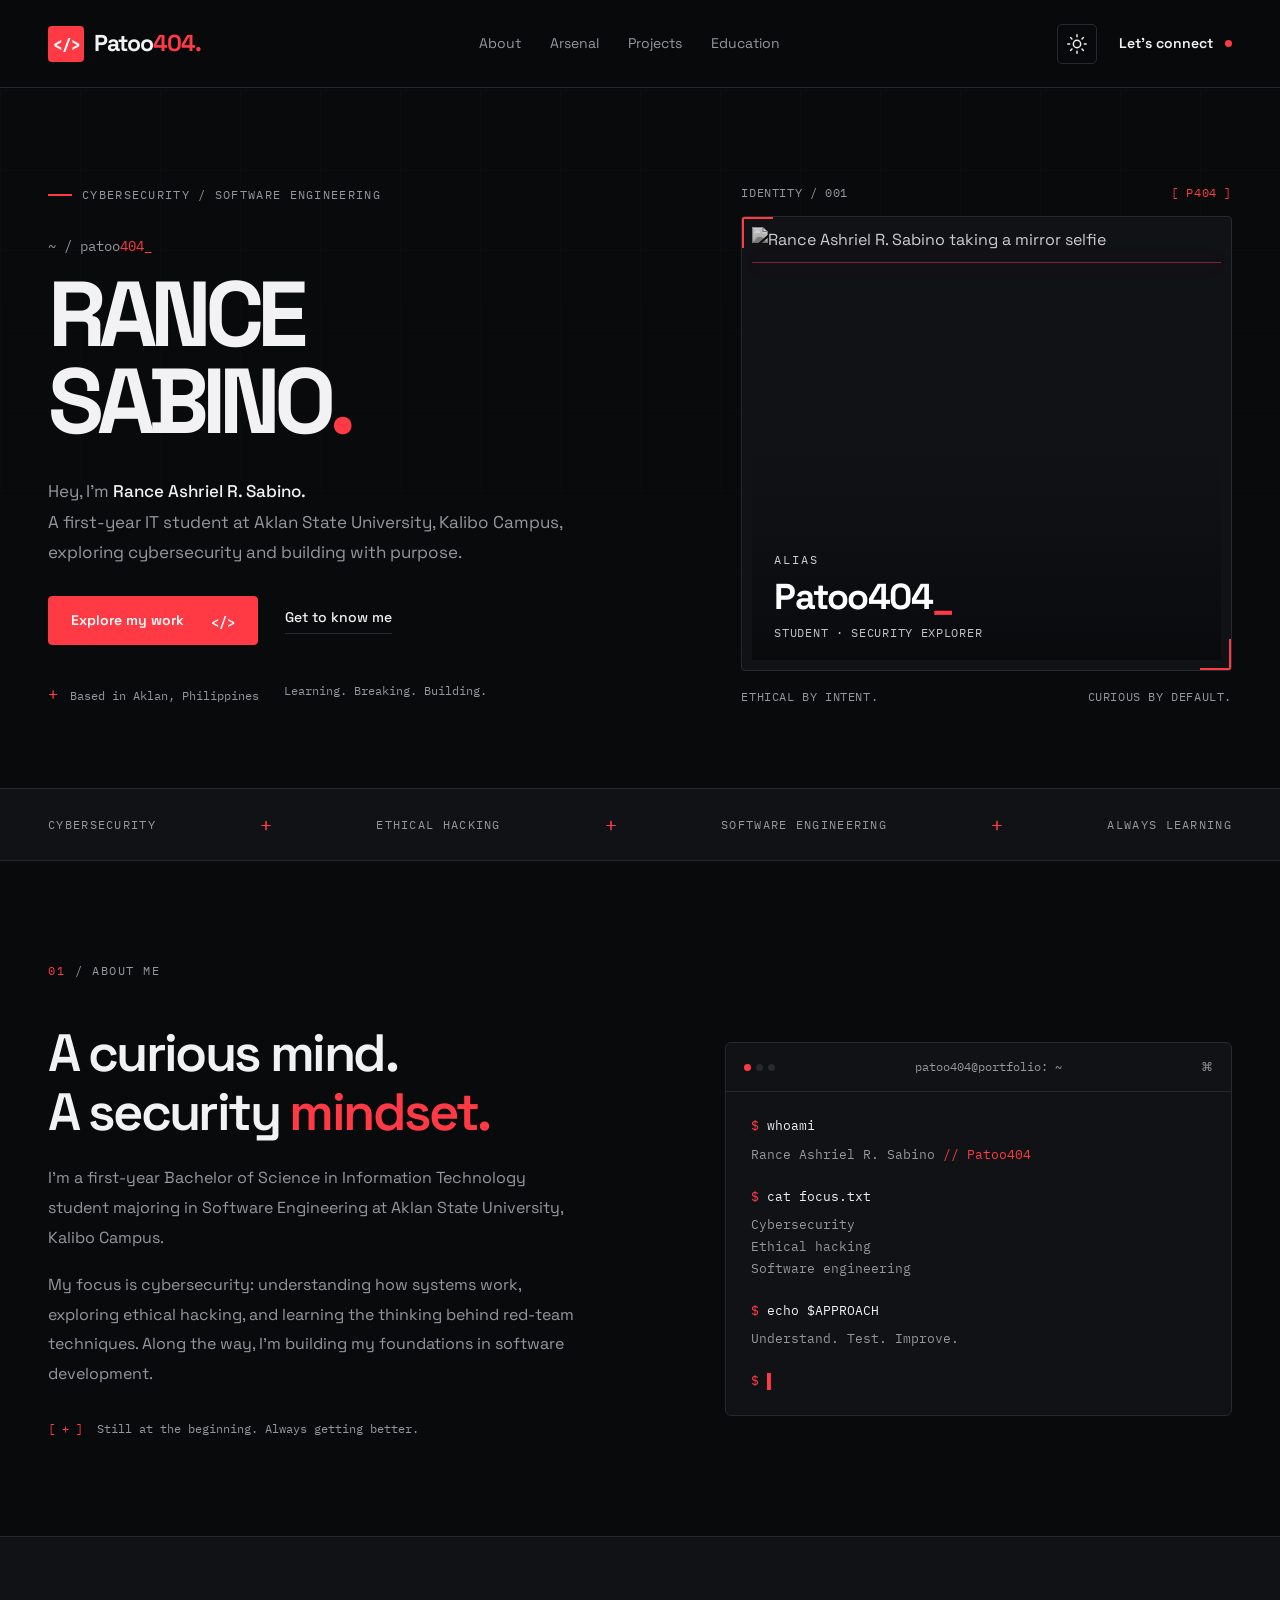
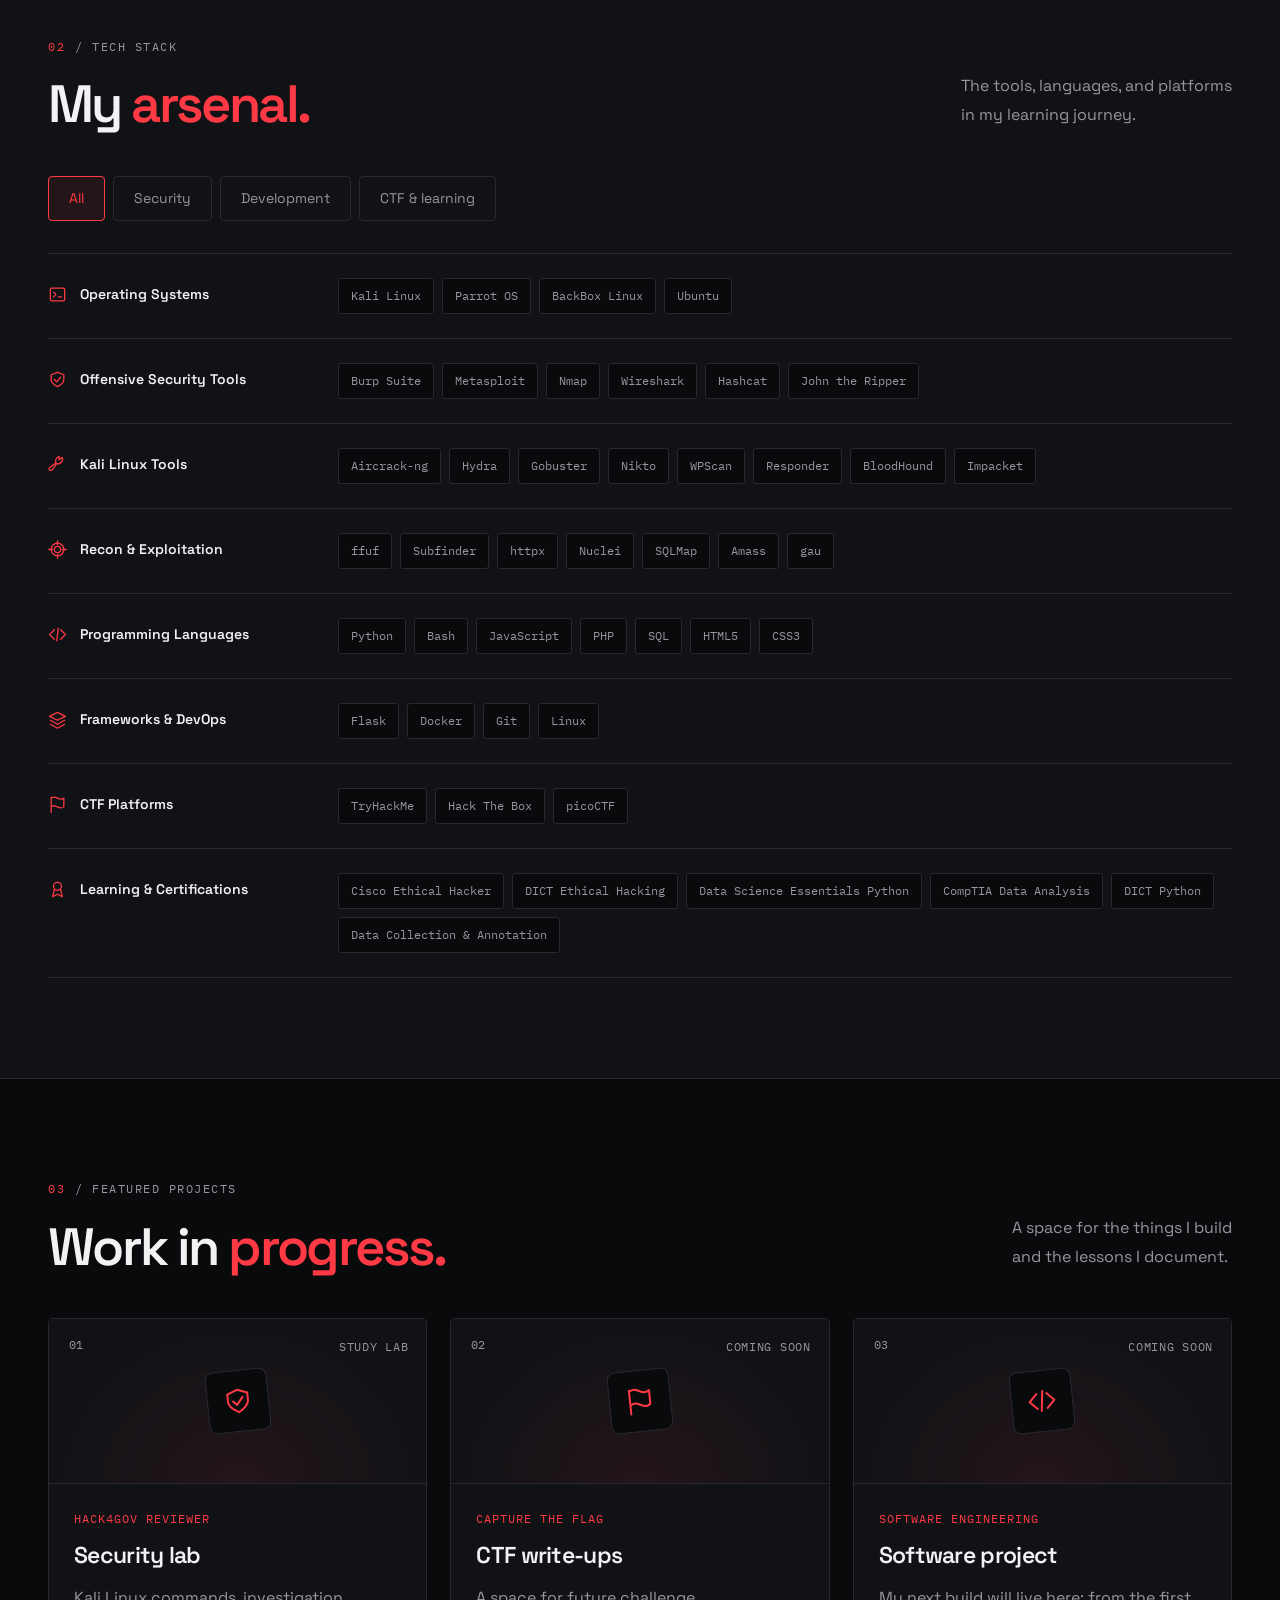
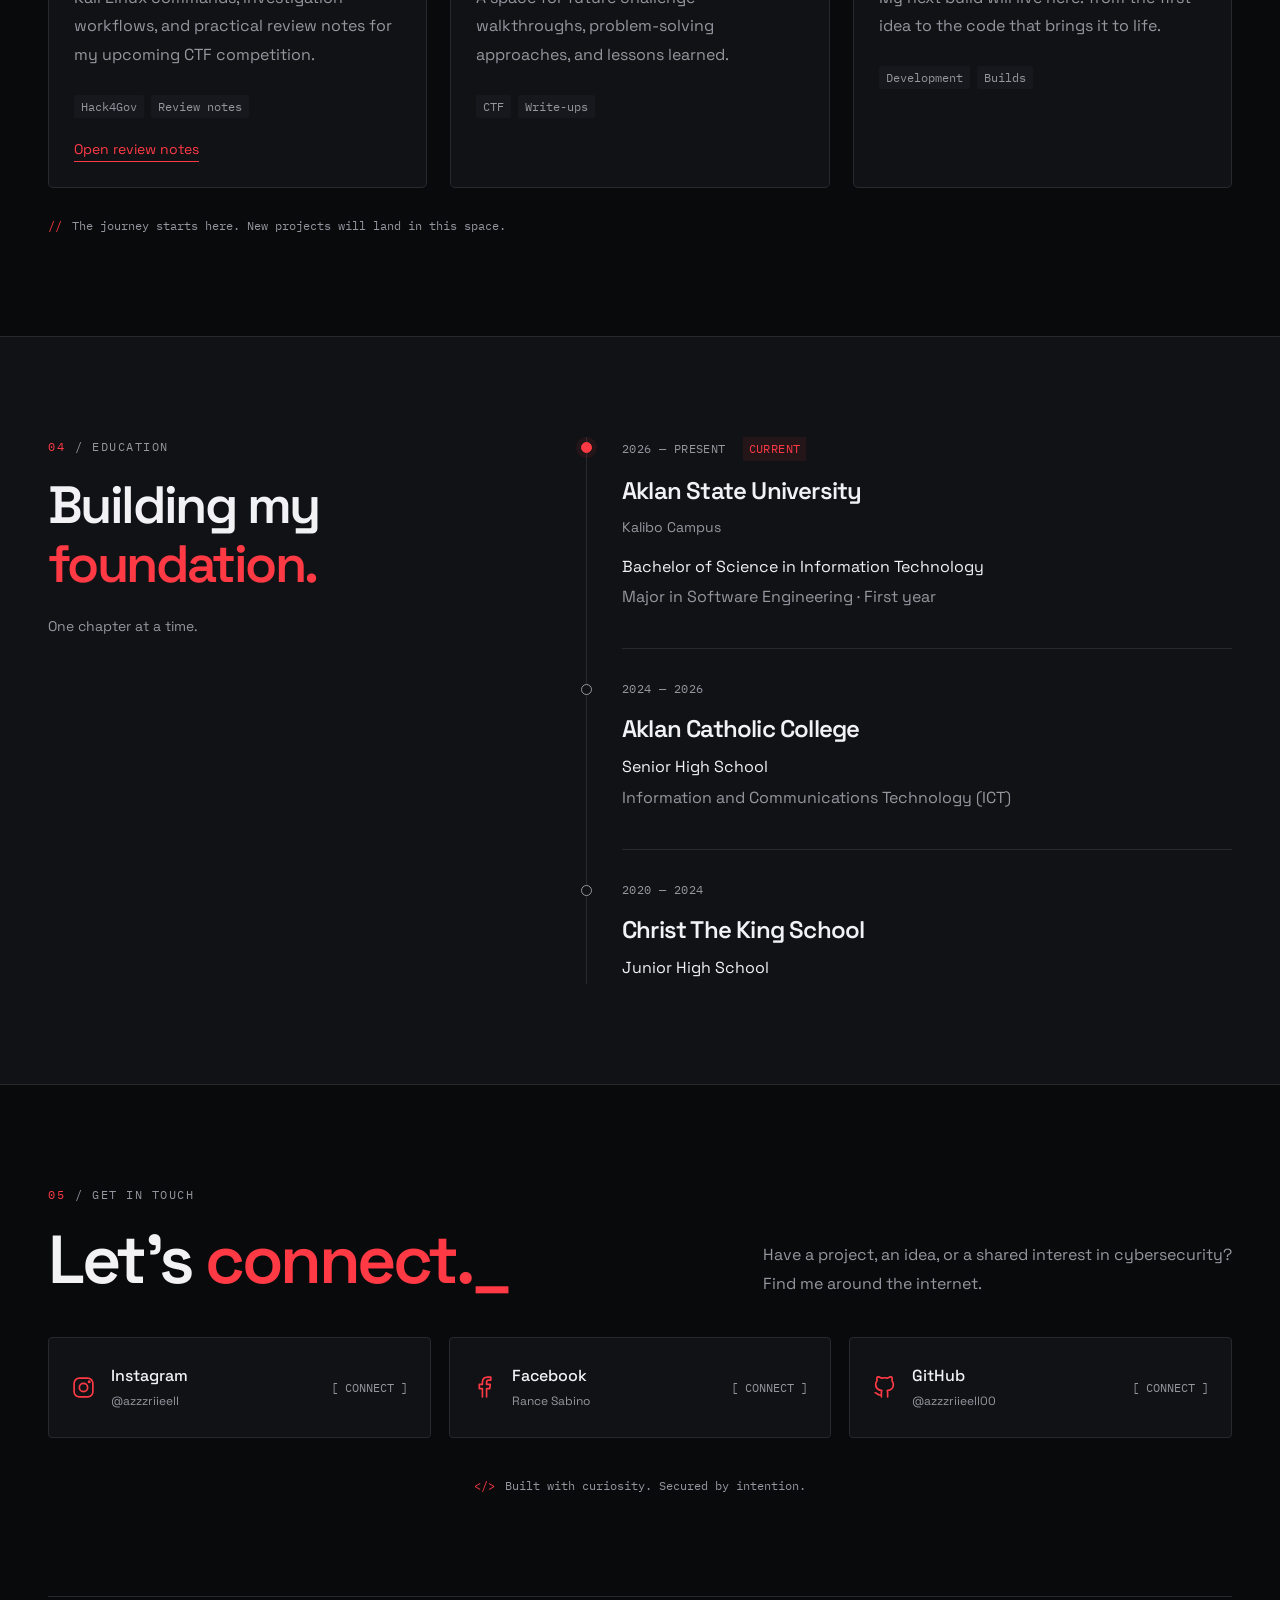
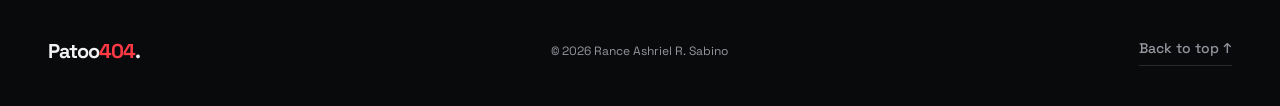
==== index.html @ 70336913 "Add portfolio and Hack4Gov review notes" ====
<!doctype html>
<html lang="en" data-theme="dark">
<head>
  <meta charset="UTF-8">
  <meta name="viewport" content="width=device-width, initial-scale=1">
  <meta name="theme-color" content="#090a0c">
  <meta name="description" content="Meet Rance Ashriel R. Sabino, aka Patoo404: a first-year IT student at Aklan State University, Kalibo Campus, exploring cybersecurity and software engineering.">
  <title>Patoo404 — Rance Sabino | Cybersecurity Portfolio</title>
  <link rel="icon" type="image/svg+xml" href="data:image/svg+xml,%3Csvg xmlns='http://www.w3.org/2000/svg' viewBox='0 0 32 32'%3E%3Crect width='32' height='32' rx='6' fill='%23090a0c'/%3E%3Cpath d='M12 9 5 16l7 7M20 9l7 7-7 7' fill='none' stroke='%23ff3a45' stroke-width='3'/%3E%3C/svg%3E">
  <link rel="stylesheet" href="styles.css">
  <script>try{document.documentElement.dataset.theme=localStorage.getItem('patoo-theme')==='light'?'light':'dark'}catch{}</script>
  <script src="portfolio-data.js" defer></script>
  <script src="app.js" defer></script>
</head>
<body>
  <a class="skip-link" href="#main">Skip to content</a>
  <header class="site-header">
    <a href="#home" class="brand" aria-label="Patoo404 home"><span class="brand-mark" aria-hidden="true">&lt;/&gt;</span> Patoo<span class="red">404</span><span class="brand-dot">.</span></a>
    <nav class="desktop-nav" aria-label="Main navigation">
      <a href="#about">About</a><a href="#arsenal">Arsenal</a><a href="#projects">Projects</a><a href="#education">Education</a>
    </nav>
    <div class="header-actions"><button id="theme-toggle" class="icon-button" aria-label="Switch to light mode" title="Switch to light mode"><svg class="sun-icon" viewBox="0 0 24 24" aria-hidden="true"><circle cx="12" cy="12" r="4"/><path d="M12 2v2m0 16v2M2 12h2m16 0h2M5 5l1.5 1.5M17.5 17.5 19 19M5 19l1.5-1.5M17.5 6.5 19 5"/></svg><svg class="moon-icon" viewBox="0 0 24 24" aria-hidden="true"><path d="M20 14.5A8.5 8.5 0 0 1 9.5 4 8.5 8.5 0 1 0 20 14.5Z"/></svg></button><a class="nav-contact" href="#contact">Let's connect<span class="contact-dot" aria-hidden="true"></span></a><button id="menu-toggle" class="icon-button menu-toggle" aria-label="Open navigation" aria-expanded="false" aria-controls="mobile-nav"><span></span><span></span></button></div>
    <nav id="mobile-nav" class="mobile-nav" aria-label="Mobile navigation" hidden><a href="#about">About</a><a href="#arsenal">Arsenal</a><a href="#projects">Projects</a><a href="#education">Education</a><a href="#contact">Contact</a></nav>
  </header>
  <main id="main">
    <section id="home" class="hero wrap">
      <div class="hero-copy"><p class="eyebrow"><span class="tiny-line"></span> CYBERSECURITY / SOFTWARE ENGINEERING</p><p class="terminal-path">~ / patoo<span class="red">404</span><span class="blink" aria-hidden="true">_</span></p><h1>RANCE<br>SABINO<span class="red title-period">.</span></h1><p class="hero-intro">Hey, I'm <strong>Rance Ashriel R. Sabino.</strong><br>A first-year IT student at Aklan State University, Kalibo Campus, exploring cybersecurity and building with purpose.</p><div class="hero-buttons"><a class="button primary" href="#projects">Explore my work <span aria-hidden="true">&lt;/&gt;</span></a><a class="text-link" href="#about">Get to know me</a></div><div class="hero-meta"><span><span class="meta-cross" aria-hidden="true">+</span> Based in Aklan, Philippines</span><span>Learning. Breaking. Building.</span></div></div>
      <div class="portrait-column"><div class="portrait-top mono"><span>IDENTITY / 001</span><span class="red">[ P404 ]</span></div><div class="portrait-frame"><img src="assets/rance-sabino.jpg" alt="Rance Ashriel R. Sabino taking a mirror selfie" width="1536" height="1317" fetchpriority="high"><div class="portrait-scan" aria-hidden="true"></div><span class="corner top-left" aria-hidden="true"></span><span class="corner bottom-right" aria-hidden="true"></span><div class="portrait-label"><span class="mono">ALIAS</span><strong>Patoo404<span class="red">_</span></strong><span>STUDENT · SECURITY EXPLORER</span></div></div><div class="portrait-bottom mono"><span>ETHICAL BY INTENT.</span><span>CURIOUS BY DEFAULT.</span></div></div>
    </section>
    <div class="principles-strip" aria-label="Focus areas"><div class="wrap"><span>CYBERSECURITY</span><b aria-hidden="true">+</b><span>ETHICAL HACKING</span><b aria-hidden="true">+</b><span>SOFTWARE ENGINEERING</span><b aria-hidden="true">+</b><span>ALWAYS LEARNING</span></div></div>
    <section id="about" class="section wrap reveal">
      <div class="section-heading"><p class="eyebrow"><span class="section-number">01</span> / ABOUT ME</p></div>
      <div class="about-grid"><div><h2>A curious mind.<br>A security <span class="red">mindset.</span></h2><p>I'm a first-year Bachelor of Science in Information Technology student majoring in Software Engineering at Aklan State University, Kalibo Campus.</p><p>My focus is cybersecurity: understanding how systems work, exploring ethical hacking, and learning the thinking behind red-team techniques. Along the way, I'm building my foundations in software development.</p><div class="about-note"><span class="red" aria-hidden="true">[ + ]</span><span>Still at the beginning. Always getting better.</span></div></div><div class="terminal-card"><div class="terminal-bar"><div class="terminal-dots" aria-hidden="true"><i></i><i></i><i></i></div><span>patoo404@portfolio: ~</span><span aria-hidden="true">⌘</span></div><div class="terminal-body"><p><span class="red">$</span> whoami</p><div>Rance Ashriel R. Sabino <span class="terminal-comment">// Patoo404</span></div><p><span class="red">$</span> cat focus.txt</p><div>Cybersecurity<br>Ethical hacking<br>Software engineering</div><p><span class="red">$</span> echo $APPROACH</p><div>Understand. Test. Improve.</div><p class="terminal-last"><span class="red">$</span> <span class="blink" aria-hidden="true">▌</span></p></div></div></div>
    </section>
    <section id="arsenal" class="section arsenal-section reveal"><div class="wrap"><div class="section-heading heading-split"><div><p class="eyebrow"><span class="section-number">02</span> / TECH STACK</p><h2>My <span class="red">arsenal.</span></h2></div><p>The tools, languages, and platforms<br> in my learning journey.</p></div><div class="stack-filters" role="group" aria-label="Filter tech stack"><button class="filter-button selected" data-filter="all" aria-pressed="true">All</button><button class="filter-button" data-filter="security" aria-pressed="false">Security</button><button class="filter-button" data-filter="development" aria-pressed="false">Development</button><button class="filter-button" data-filter="practice" aria-pressed="false">CTF & learning</button></div><div id="stack-list" class="stack-list" aria-live="polite"></div></div></section>
    <section id="projects" class="section wrap reveal"><div class="section-heading heading-split"><div><p class="eyebrow"><span class="section-number">03</span> / FEATURED PROJECTS</p><h2>Work in <span class="red">progress.</span></h2></div><p>A space for the things I build<br> and the lessons I document.</p></div><div id="project-grid" class="project-grid"></div><div class="project-footnote mono"><span class="red" aria-hidden="true">//</span> The journey starts here. New projects will land in this space.</div></section>
    <section id="education" class="section education-section reveal"><div class="wrap education-grid"><div><p class="eyebrow"><span class="section-number">04</span> / EDUCATION</p><h2>Building my<br> <span class="red">foundation.</span></h2><p>One chapter at a time.</p></div><div class="timeline"><article class="timeline-entry current"><div class="timeline-date mono">2026 — PRESENT <span class="current-tag">CURRENT</span></div><h3>Aklan State University</h3><p class="school-detail">Kalibo Campus</p><p>Bachelor of Science in Information Technology<br><span class="muted">Major in Software Engineering · First year</span></p></article><article class="timeline-entry"><div class="timeline-date mono">2024 — 2026</div><h3>Aklan Catholic College</h3><p>Senior High School<br><span class="muted">Information and Communications Technology (ICT)</span></p></article><article class="timeline-entry"><div class="timeline-date mono">2020 — 2024</div><h3>Christ The King School</h3><p>Junior High School</p></article></div></div></section>
    <section id="contact" class="section wrap contact-section reveal"><p class="eyebrow"><span class="section-number">05</span> / GET IN TOUCH</p><div class="contact-heading"><h2>Let's <span class="red">connect.</span><span class="blink red" aria-hidden="true">_</span></h2><p>Have a project, an idea, or a shared interest in cybersecurity?<br> Find me around the internet.</p></div><div id="social-links" class="social-links"></div><div class="contact-signoff mono"><span class="red">&lt;/&gt;</span> Built with curiosity. Secured by intention.</div></section>
  </main>
  <footer class="wrap footer"><a href="#home" class="brand">Patoo<span class="red">404</span>.</a><span>© <span id="year">2026</span> Rance Ashriel R. Sabino</span><a class="text-link" href="#home">Back to top <span aria-hidden="true">↑</span></a></footer>
  <div id="toast" class="toast" role="status" aria-live="polite" hidden></div>
</body>
</html>
---- styles.css ----
@import url('https://fonts.googleapis.com/css2?family=IBM+Plex+Mono:wght@400;500;600&family=Space+Grotesk:wght@400;500;600;700&display=swap');
:root{color-scheme:dark;--bg:#090a0c;--surface:#111216;--raised:#17181d;--text:#f2f2f4;--muted:#96969f;--line:#28292e;--accent:#ff3a45;--accent-soft:rgba(255,58,69,.08);--header:rgba(9,10,12,.92);--mono:'IBM Plex Mono',Consolas,monospace;--sans:'Space Grotesk',Arial,sans-serif}
[data-theme="light"]{color-scheme:light;--bg:#f7f7f9;--surface:#fff;--raised:#eeeef2;--text:#17171c;--muted:#62626c;--line:#d9d9df;--accent:#cb1c30;--accent-soft:rgba(203,28,48,.06);--header:rgba(247,247,249,.94)}
*{box-sizing:border-box}html{scroll-behavior:smooth;scroll-padding-top:100px}body{margin:0;background:var(--bg);color:var(--text);font:16px/1.65 var(--sans);transition:background-color .25s,color .25s}body::before{content:'';position:absolute;inset:90px 0 auto;height:770px;background-image:linear-gradient(var(--line) 1px,transparent 1px),linear-gradient(90deg,var(--line) 1px,transparent 1px);background-size:80px 80px;opacity:.13;mask-image:linear-gradient(#000,transparent);pointer-events:none}a{color:inherit;text-decoration:none}button,input{font:inherit}button{cursor:pointer}button,a{ -webkit-tap-highlight-color:transparent}button:focus-visible,a:focus-visible{outline:2px solid var(--accent);outline-offset:6px}button:disabled{cursor:default}::selection{background:var(--accent);color:#fff}svg{width:22px;height:22px;fill:none;stroke:currentColor;stroke-width:1.6;stroke-linecap:round;stroke-linejoin:round}.wrap{width:min(1240px,calc(100% - 96px));margin-inline:auto}.red{color:var(--accent)}.mono,.eyebrow{font-family:var(--mono)}.site-header{height:88px;padding-inline:48px;display:flex;align-items:center;justify-content:space-between;border-bottom:1px solid var(--line);position:sticky;top:0;z-index:30;background:var(--header);backdrop-filter:blur(18px)}.brand{font-size:23px;font-weight:700;letter-spacing:-1px;display:inline-flex;align-items:center;white-space:nowrap}.brand-mark{display:inline-grid;place-items:center;background:var(--accent);color:#fff;font:700 16px var(--mono);width:36px;height:36px;margin-right:10px;border-radius:4px}.brand-dot{color:var(--accent)}.desktop-nav{display:flex;gap:29px;font-size:14px}.desktop-nav a{color:var(--muted);transition:color .2s}.desktop-nav a:hover,.desktop-nav a.active{color:var(--text)}.header-actions{display:flex;gap:22px;align-items:center}.icon-button{background:transparent;border:1px solid var(--line);width:40px;height:40px;display:grid;place-items:center;border-radius:5px;color:var(--text);transition:border-color .2s}.icon-button:hover{border-color:var(--accent)}.moon-icon{display:none}[data-theme=light] .moon-icon{display:block}[data-theme=light] .sun-icon{display:none}.nav-contact{font-size:14px;font-weight:600;display:flex;align-items:center;gap:12px}.contact-dot{width:7px;height:7px;background:var(--accent);border-radius:50%}.menu-toggle{display:none}.mobile-nav{position:absolute;top:87px;left:0;right:0;padding:20px 28px;background:var(--surface);border-bottom:1px solid var(--line)}.mobile-nav a{display:block;padding:10px;font-size:16px}.skip-link{position:fixed;left:20px;top:-80px;background:var(--accent);padding:10px 18px;z-index:100;color:#fff}.skip-link:focus{top:12px}.hero{min-height:700px;padding-block:72px 58px;display:grid;grid-template-columns:1.24fr 1fr;gap:85px;align-items:center;position:relative}.eyebrow{font-size:12px;letter-spacing:1.3px;color:var(--muted);display:flex;align-items:center;gap:10px;margin:0 0 32px}.tiny-line{width:24px;height:2px;background:var(--accent)}.terminal-path{font:14px var(--mono);color:var(--muted);margin:0 0 16px}.terminal-path{word-spacing:0}h1{font-size:clamp(72px,7.2vw,104px);line-height:.95;letter-spacing:-7px;margin:0 0 30px;font-weight:700}.title-period{letter-spacing:-4px}.hero-intro{font-size:17px;line-height:1.8;color:var(--muted);max-width:515px;margin:0 0 28px}.hero-intro strong{color:var(--text);font-weight:500}.hero-buttons{display:flex;gap:27px;align-items:center}.button{min-height:49px;padding:12px 22px;display:inline-flex;gap:27px;align-items:center;justify-content:center;font-size:14px;font-weight:600;border:1px solid var(--accent);border-radius:4px;transition:transform .2s,box-shadow .2s,background .2s}.primary{background:var(--accent);color:#fff}.primary:hover{transform:translateY(-3px);box-shadow:0 8px 30px rgba(255,58,69,.2)}.button span{font-family:var(--mono)}.text-link{font-size:14px;font-weight:500;border-bottom:1px solid var(--line);padding-bottom:4px;transition:color .2s,border-color .2s}.text-link:hover{color:var(--accent);border-color:var(--accent)}.hero-meta{margin-top:38px;display:flex;gap:25px;color:var(--muted);font:12px var(--mono)}.meta-cross{color:var(--accent);font-size:17px;margin-right:5px}.portrait-column{position:relative}.portrait-top,.portrait-bottom{display:flex;justify-content:space-between;font-size:12px;color:var(--muted);letter-spacing:.6px}.portrait-top{margin-bottom:13px}.portrait-bottom{margin-top:16px;font-size:10px}.portrait-frame{height:455px;position:relative;background:var(--surface);border:1px solid var(--line);padding:10px;overflow:hidden;border-radius:4px}.portrait-frame img{height:100%;width:100%;object-fit:cover;object-position:47% 47%;filter:grayscale(100%) contrast(1.08);opacity:.8;transition:filter .6s,opacity .6s,transform .6s}.portrait-frame:hover img{filter:grayscale(0);opacity:1;transform:scale(1.025)}.portrait-frame:after{content:'';position:absolute;inset:10px;background:linear-gradient(transparent 42%,rgba(9,10,12,.12) 60%,rgba(9,10,12,.95));pointer-events:none}.portrait-label{position:absolute;z-index:2;bottom:30px;left:32px;color:#fff;display:flex;flex-direction:column;gap:4px}.portrait-label>.mono{color:#ccc;font-size:11px;letter-spacing:2px}.portrait-label strong{font-size:36px;letter-spacing:-1.5px;line-height:1.3}.portrait-label>span:last-child{font:10px var(--mono);color:#c3c3cb;letter-spacing:1.2px}.corner{position:absolute;width:31px;height:31px;z-index:3;border-color:var(--accent);border-style:solid}.top-left{left:0;top:0;border-width:2px 0 0 2px}.bottom-right{right:0;bottom:0;border-width:0 2px 2px 0}.portrait-scan{height:1px;background:rgba(255,58,69,.45);box-shadow:0 0 20px rgba(255,58,69,.25);position:absolute;top:10%;left:10px;right:10px;z-index:2;animation:scan 8s ease-in-out infinite;pointer-events:none}.blink{animation:blink 1.2s step-end infinite;color:var(--accent)}.principles-strip{border-block:1px solid var(--line);background:var(--surface);padding:22px 0}.principles-strip .wrap{display:flex;align-items:center;justify-content:space-between;gap:25px}.principles-strip span{font:12px var(--mono);letter-spacing:1.3px;color:var(--muted)}.principles-strip b{font:20px var(--mono);color:var(--accent);font-weight:400}.footer{border-top:1px solid var(--line);min-height:110px;display:flex;justify-content:space-between;align-items:center;gap:20px;color:var(--muted);font-size:12px}.footer .brand{color:var(--text);font-size:20px}.toast{position:fixed;bottom:24px;left:50%;transform:translateX(-50%);border:1px solid var(--line);background:var(--surface);color:var(--text);padding:14px 22px;max-width:calc(100% - 32px);box-shadow:0 10px 40px #0003;border-radius:6px;z-index:60;font-size:14px}.toast[hidden]{display:none}@keyframes blink{50%{opacity:0}}@keyframes scan{0%,100%{top:12%;opacity:.2}50%{top:80%;opacity:.6}}
@media(min-width:1600px){.hero{min-height:760px}}@media(max-width:1100px){.wrap{width:calc(100% - 64px)}.site-header{padding-inline:32px}.desktop-nav{gap:20px}.hero{gap:44px}h1{font-size:88px;letter-spacing:-5px}.hero-meta{gap:15px;flex-wrap:wrap}.portrait-frame{height:425px}.eyebrow{font-size:11px;letter-spacing:.6px}.principles-strip span{font-size:11px;letter-spacing:.5px}}@media(max-width:800px){.desktop-nav{display:none}.menu-toggle{display:flex;flex-direction:column;justify-content:center;gap:5px}.menu-toggle span{height:1.5px;background:currentColor;width:17px}.nav-contact{display:none}.header-actions{gap:10px}.site-header{height:74px;padding-inline:24px}.mobile-nav{top:73px}.wrap{width:calc(100% - 48px)}.hero{grid-template-columns:1fr;gap:48px;padding-block:55px 40px}.hero-copy{max-width:650px}h1{font-size:clamp(66px,14vw,96px);letter-spacing:-5px}.hero-intro{max-width:590px}.portrait-column{width:100%;max-width:520px}.portrait-frame{height:430px}.portrait-frame img{object-position:center 46%}.hero-meta{margin-top:28px}.principles-strip .wrap{flex-wrap:wrap;justify-content:center;gap:15px 20px}.principles-strip b:last-of-type{display:none}.footer{flex-wrap:wrap;justify-content:center;padding-block:25px;text-align:center}.footer>span{order:3;width:100%}}@media(max-width:430px){.hero{padding-top:40px}.eyebrow{font-size:10px;letter-spacing:.2px;margin-bottom:25px}.hero-buttons{gap:19px}.button{padding-inline:17px;gap:18px}.hero-intro{font-size:16px}.portrait-frame{height:375px}.brand{font-size:21px}.portrait-bottom{font-size:9px}.hero-meta{font-size:11px}.principles-strip b{display:none}.principles-strip span{width:calc(50% - 15px);text-align:center;font-size:10px}}
.section{padding-block:100px;scroll-margin-top:30px}.section-heading{margin-bottom:42px}.section .eyebrow{margin-bottom:18px;font-size:12px;letter-spacing:1.5px}.section-number{color:var(--accent)}h2{font-size:clamp(36px,4.1vw,55px);font-weight:600;letter-spacing:-2.6px;line-height:1.13;margin:0 0 22px}h3{font-weight:600}.section p{color:var(--muted)}.section .eyebrow{color:var(--muted)}.about-grid{display:grid;grid-template-columns:1.14fr 1fr;gap:100px;align-items:center}.about-grid>div>p{max-width:540px;margin:0 0 18px;font-size:16px;line-height:1.85}.about-note{display:flex;gap:14px;padding-top:14px;font:12px var(--mono);color:var(--muted)}.terminal-card{background:var(--surface);border:1px solid var(--line);border-radius:6px;overflow:hidden;font:13px/1.7 var(--mono)}.terminal-bar{display:flex;justify-content:space-between;align-items:center;padding:14px 18px;border-bottom:1px solid var(--line);color:var(--muted);font-size:11px}.terminal-dots{display:flex;gap:5px}.terminal-dots i{width:7px;height:7px;background:var(--line);border-radius:50%}.terminal-dots i:first-child{background:var(--accent)}.terminal-body{padding:23px 25px;overflow-wrap:anywhere}.terminal-body p{color:var(--text);margin:20px 0 6px}.terminal-body p:first-child{margin-top:0}.terminal-body div{color:var(--muted)}.terminal-comment{color:var(--accent)}.terminal-body .terminal-last{margin-bottom:0}.heading-split{display:flex;align-items:flex-end;justify-content:space-between;gap:30px}.heading-split h2{margin-bottom:0}.heading-split>p{font-size:14px;line-height:1.8;margin:0 0 4px}.arsenal-section,.education-section{background:var(--surface);border-block:1px solid var(--line)}.stack-filters{display:flex;gap:8px;flex-wrap:wrap;margin-bottom:32px}.filter-button{color:var(--muted);border:1px solid var(--line);background:transparent;padding:10px 20px;font-size:14px;border-radius:4px;transition:color .2s,background .2s,border-color .2s}.filter-button:hover{color:var(--text);border-color:var(--muted)}.filter-button.selected{color:var(--accent);border-color:var(--accent);background:var(--accent-soft)}.stack-row{display:grid;grid-template-columns:260px 1fr;gap:30px;padding:24px 0;border-top:1px solid var(--line);align-items:start}.stack-row:last-child{border-bottom:1px solid var(--line)}.stack-category{font-size:14px;display:flex;align-items:center;gap:13px;margin:6px 0;line-height:1.5}.stack-icon{color:var(--accent);display:flex;flex-shrink:0}.stack-icon svg{width:19px;height:19px}.stack-chips{display:flex;flex-wrap:wrap;gap:8px}.tech-chip{font:12px/1.5 var(--mono);padding:8px 12px;border:1px solid var(--line);border-radius:3px;background:var(--bg);color:var(--muted);transition:color .2s,border-color .2s,transform .2s}.tech-chip:hover{color:var(--text);border-color:var(--accent);transform:translateY(-2px)}.project-grid{display:grid;grid-template-columns:repeat(3,1fr);gap:23px}.project-card{background:var(--surface);border:1px solid var(--line);border-radius:5px;overflow:hidden;transition:transform .25s,border-color .25s}.project-card:hover{transform:translateY(-6px);border-color:var(--accent)}.project-preview{position:relative;height:165px;border-bottom:1px solid var(--line);background:radial-gradient(ellipse at 50% 100%,var(--accent-soft),transparent 70%),var(--surface);display:grid;place-items:center}.project-index{position:absolute;top:18px;left:20px;font:12px var(--mono);color:var(--muted)}.project-symbol{display:grid;place-items:center;width:62px;height:62px;border:1px solid var(--line);background:var(--bg);border-radius:8px;color:var(--accent);transform:rotate(-6deg);transition:transform .25s}.project-symbol svg{width:30px;height:30px}.project-card:hover .project-symbol{transform:rotate(0)}.project-status{position:absolute;top:18px;right:18px;font-size:10px;color:var(--muted);letter-spacing:.7px}.project-body{padding:25px}.project-body .project-category{color:var(--accent);font-size:10px;letter-spacing:1px;margin:0 0 12px}.project-body h3{font-size:23px;letter-spacing:-.7px;line-height:1.3;margin:0 0 13px}.project-description{font-size:14px;line-height:1.8;margin:0 0 25px}.project-tags{display:flex;gap:7px;flex-wrap:wrap}.project-tags span{font:10px var(--mono);padding:4px 7px;background:var(--raised);color:var(--muted);border-radius:2px}.project-link{font-size:14px;color:var(--accent);display:inline-block;margin-top:20px;border-bottom:1px solid var(--accent)}.project-footnote{margin-top:28px;font-size:12px;color:var(--muted);display:flex;gap:10px}.education-grid{display:grid;grid-template-columns:1fr 1.38fr;gap:70px}.education-grid>div>p:not(.eyebrow){font-size:14px}.timeline{border-left:1px solid var(--line);padding-left:35px}.timeline-entry{position:relative;padding-bottom:36px;margin-bottom:30px;border-bottom:1px solid var(--line)}.timeline-entry:before{content:'';position:absolute;left:-41px;top:5px;width:9px;height:9px;border:1px solid var(--muted);border-radius:50%;background:var(--surface)}.timeline-entry.current:before{border-color:var(--accent);background:var(--accent);box-shadow:0 0 0 5px var(--accent-soft)}.timeline-entry:last-child{margin-bottom:0;padding-bottom:0;border-bottom:0}.timeline-date{font-size:12px;color:var(--muted);letter-spacing:.4px;display:flex;gap:17px;align-items:center;flex-wrap:wrap}.current-tag{color:var(--accent);background:var(--accent-soft);padding:2px 6px;font-size:10px;letter-spacing:.4px}.timeline h3{font-size:24px;line-height:1.3;letter-spacing:-.8px;margin:14px 0 8px}.timeline p{margin:0;font-size:14px;line-height:1.9;color:var(--text)}.timeline .school-detail{color:var(--muted);margin-bottom:11px;font-size:13px}.muted{color:var(--muted)}.contact-heading{display:flex;justify-content:space-between;align-items:flex-end;gap:30px;margin-bottom:38px}.contact-heading h2{font-size:clamp(44px,5.3vw,72px);margin:0;letter-spacing:-3.5px}.contact-heading p{font-size:14px;line-height:1.8;margin:0}.social-links{display:grid;grid-template-columns:repeat(3,1fr);gap:18px}.social-card{display:flex;gap:15px;align-items:center;padding:25px 22px;background:var(--surface);border:1px solid var(--line);border-radius:4px;transition:border-color .2s,transform .2s}.social-card:hover{border-color:var(--accent);transform:translateY(-3px)}.social-icon{color:var(--accent);display:flex}.social-icon svg{width:25px;height:25px}.social-content{display:flex;flex-direction:column;gap:3px}.social-content strong{font-size:16px;font-weight:500}.social-content span{font-size:12px;color:var(--muted)}.social-marker{margin-left:auto;font-size:10px;color:var(--muted);white-space:nowrap}.contact-signoff{display:flex;gap:10px;justify-content:center;margin-top:38px;font-size:11px;color:var(--muted)}.reveal-ready{opacity:0;transform:translateY(22px);transition:opacity .7s,transform .7s}.reveal-ready.visible{opacity:1;transform:none}
@media(max-width:1100px){.about-grid{gap:50px}.stack-row{grid-template-columns:220px 1fr;gap:20px}.social-marker{display:none}.social-card{padding:22px}.education-grid{gap:50px}.terminal-card{font-size:12px}}
@media(max-width:800px){.section{padding-block:68px}.about-grid{grid-template-columns:1fr;gap:35px}.terminal-card{max-width:600px;font-size:13px}.heading-split{align-items:flex-start;flex-direction:column;gap:16px}.heading-split>p br{display:none}.section-heading{margin-bottom:30px}.stack-row{grid-template-columns:1fr;gap:12px;padding:22px 0}.stack-category{margin:0 0 3px}.project-grid{grid-template-columns:1fr}.project-card{display:grid;grid-template-columns:180px 1fr}.project-preview{height:100%;min-height:230px;border-bottom:0;border-right:1px solid var(--line)}.project-status{top:auto;bottom:20px;left:20px;right:auto}.project-body{padding:26px}.project-description{margin-bottom:19px}.education-grid{grid-template-columns:1fr;gap:32px}.education-grid h2 br{display:none}.timeline{margin-left:5px}.contact-heading{flex-direction:column;align-items:flex-start;gap:22px}.contact-heading p br{display:none}.social-links{grid-template-columns:1fr}.social-marker{display:block}.contact-signoff{font-size:10px}.section{scroll-margin-top:0}.tech-chip{font-size:12px}.section .eyebrow{font-size:11px}}
@media(max-width:480px){h2{font-size:35px;letter-spacing:-1.8px}.terminal-body{padding:20px;font-size:12px}.terminal-bar{font-size:10px;padding-inline:13px}.filter-button{padding:9px 12px;font-size:12px}.stack-filters{gap:6px}.project-card{display:block}.project-preview{height:150px;min-height:0;border-right:0;border-bottom:1px solid var(--line)}.project-status{top:18px;bottom:auto;left:auto;right:18px}.project-body{padding:24px}.timeline{padding-left:25px}.timeline-entry:before{left:-31px}.timeline h3{font-size:22px}.contact-heading h2{font-size:44px;letter-spacing:-2.5px}.contact-signoff{font-size:9px}.project-footnote{font-size:11px;line-height:1.8}.about-note{font-size:11px;line-height:1.8}.tech-chip{padding:7px 10px}}
.linked-project{position:relative;cursor:pointer}.linked-project .project-link::after{content:'';position:absolute;inset:0}.linked-project:focus-within{border-color:var(--accent);outline:2px solid var(--accent);outline-offset:4px}
/* Keep interface text readable on small screens. */
.eyebrow,.section .eyebrow{font-size:12px}.portrait-bottom,.portrait-label>.mono,.portrait-label>span:last-child,.terminal-bar,.project-status,.project-body .project-category,.project-tags span,.current-tag,.social-marker,.contact-signoff,.about-note,.hero-meta,.project-footnote,.principles-strip span{font-size:12px}.filter-button{font-size:14px}.project-description,.heading-split>p,.contact-heading p,.timeline p{font-size:16px}.timeline .school-detail{font-size:14px}.contact-signoff{flex-wrap:wrap}.portrait-bottom{gap:12px;flex-wrap:wrap}.portrait-label>span:last-child{letter-spacing:.7px}.terminal-bar{gap:10px}.terminal-bar>span:last-child{flex-shrink:0}
@media(prefers-reduced-motion:reduce){html{scroll-behavior:auto}*,*::before,*::after{animation:none!important;transition:none!important}.reveal-ready{opacity:1;transform:none}}
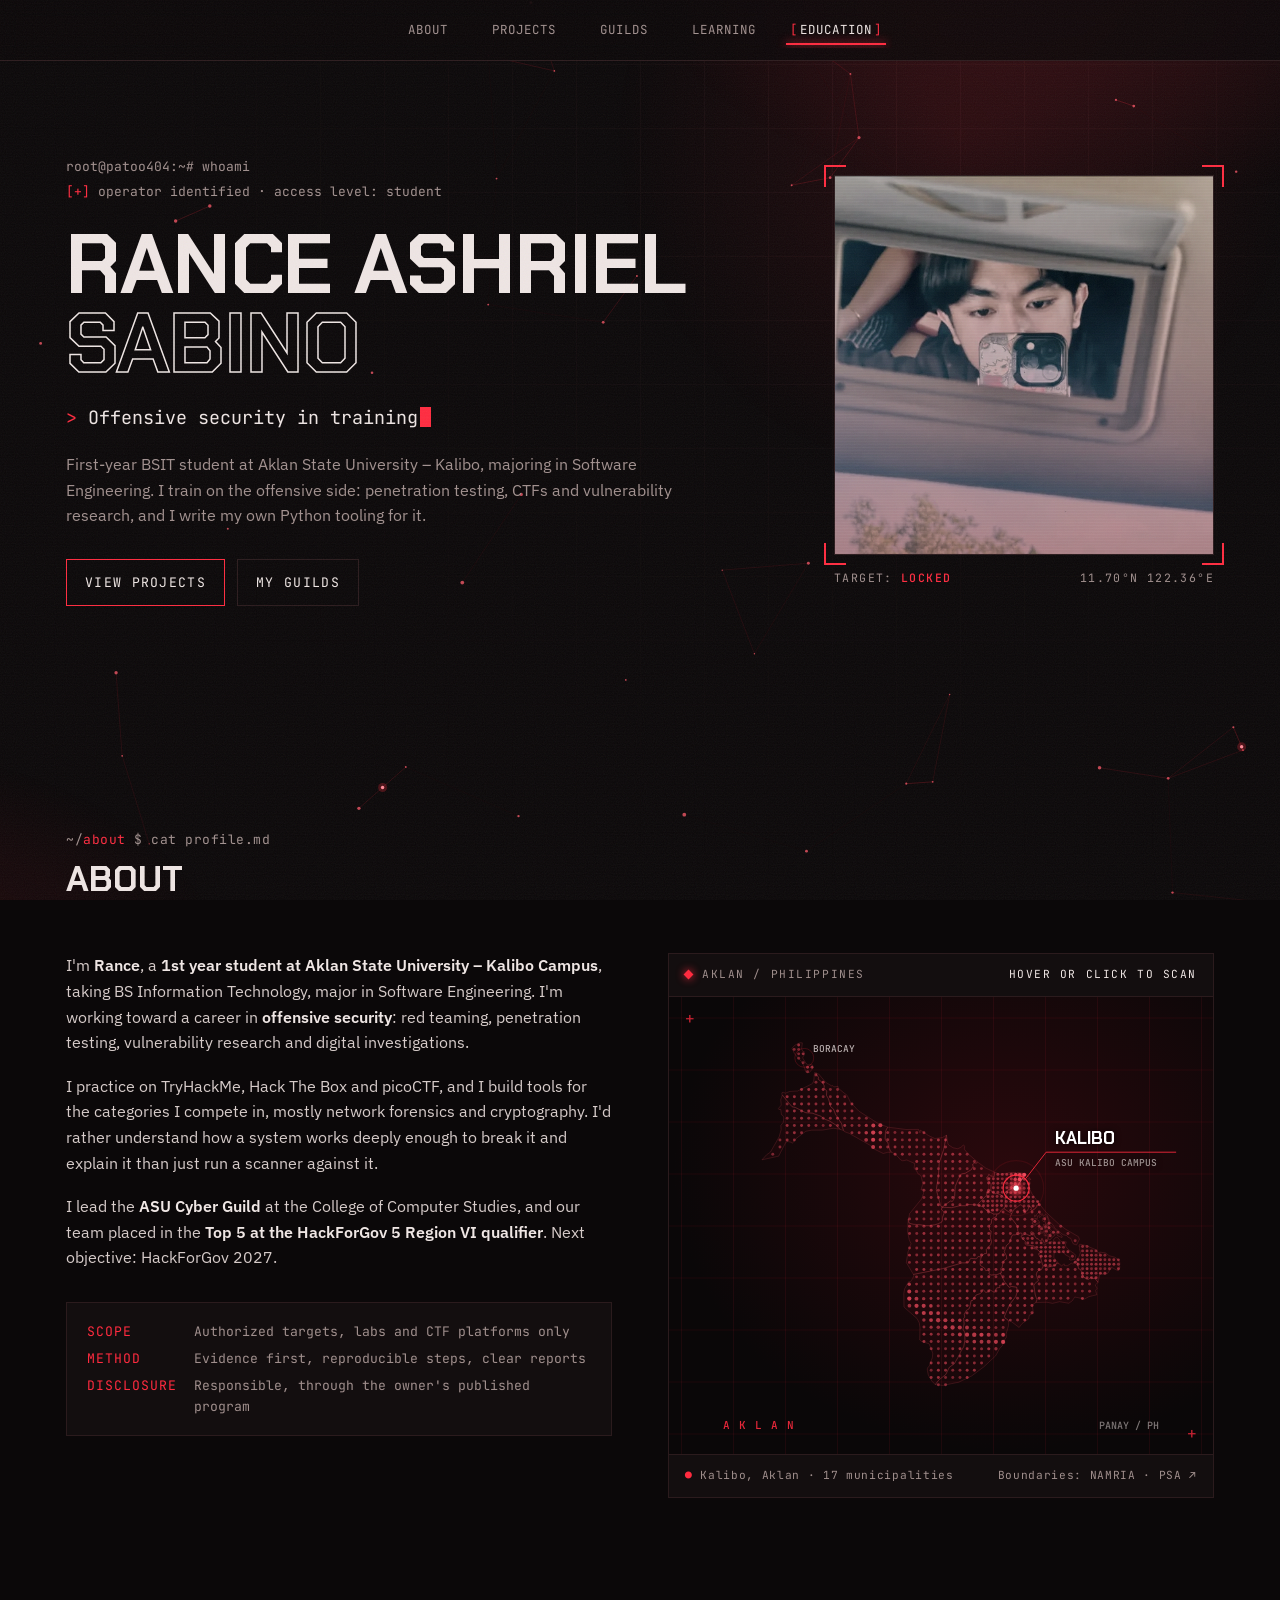
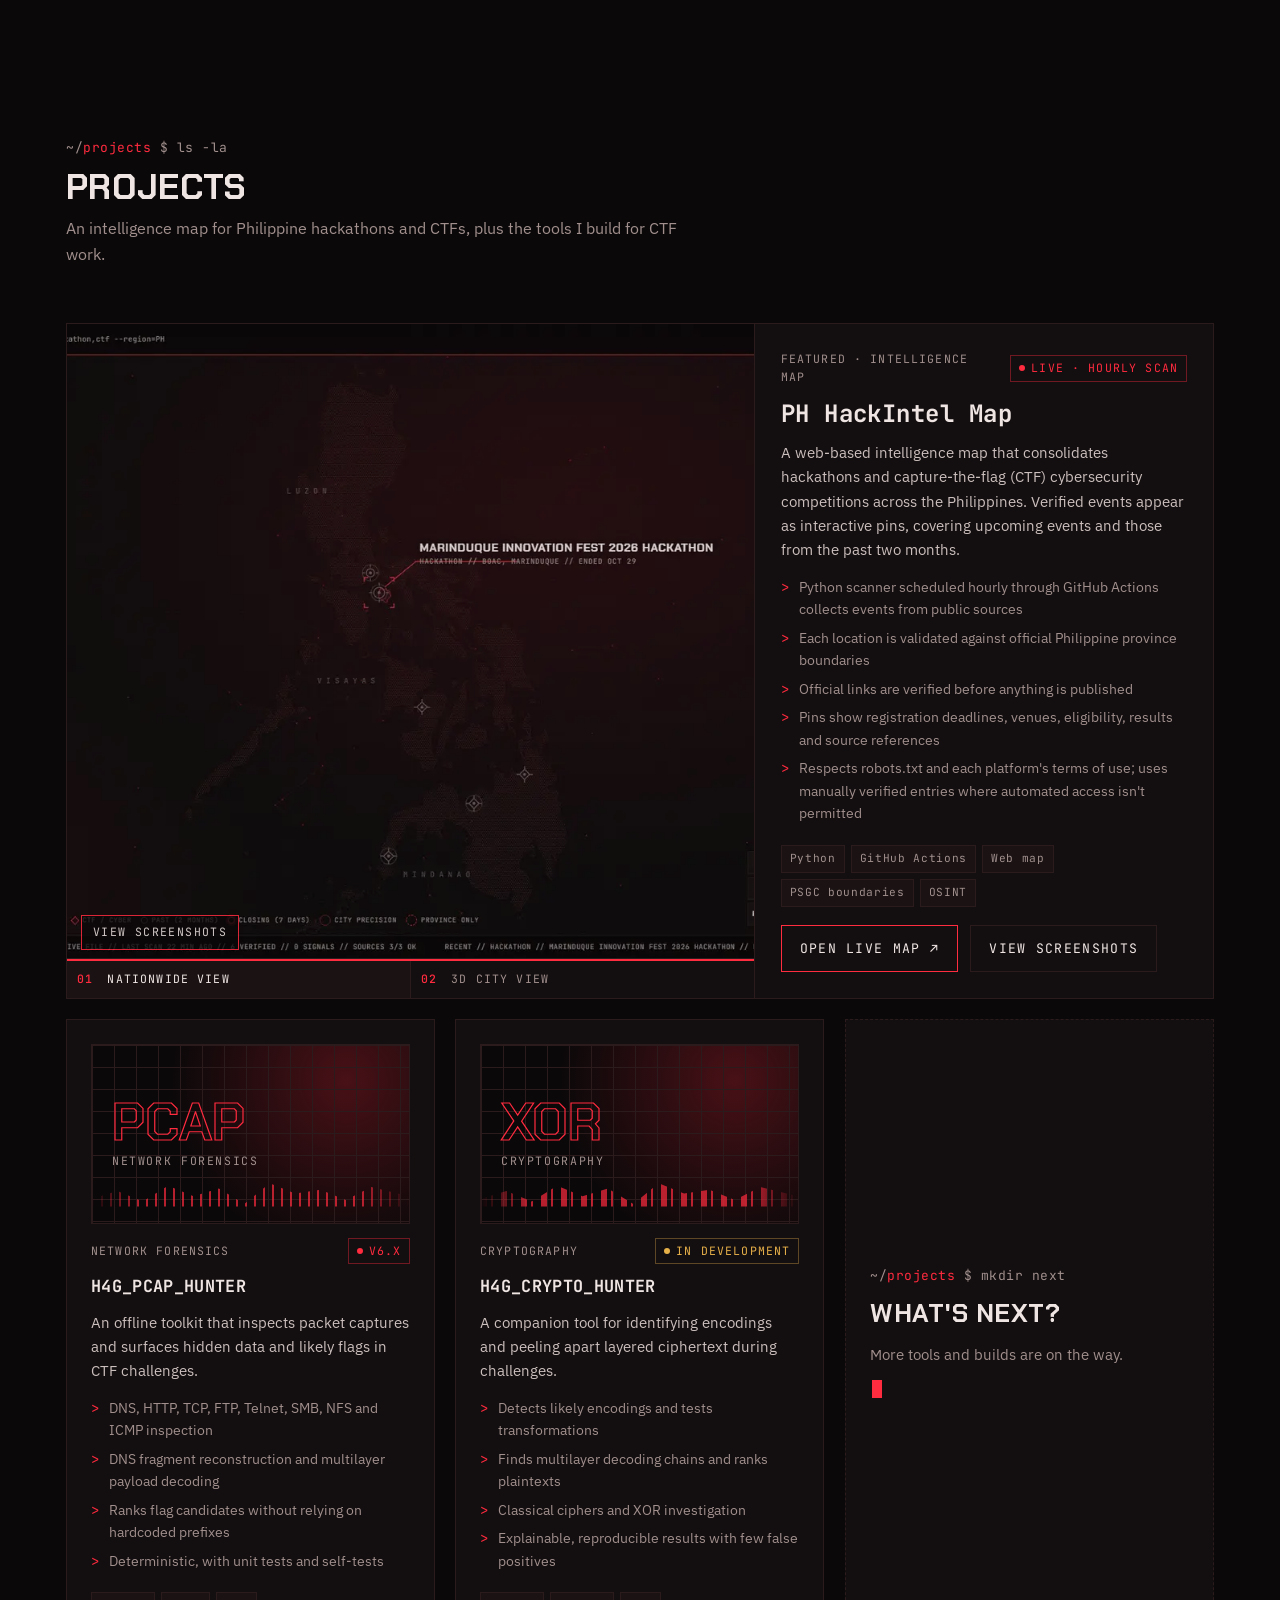
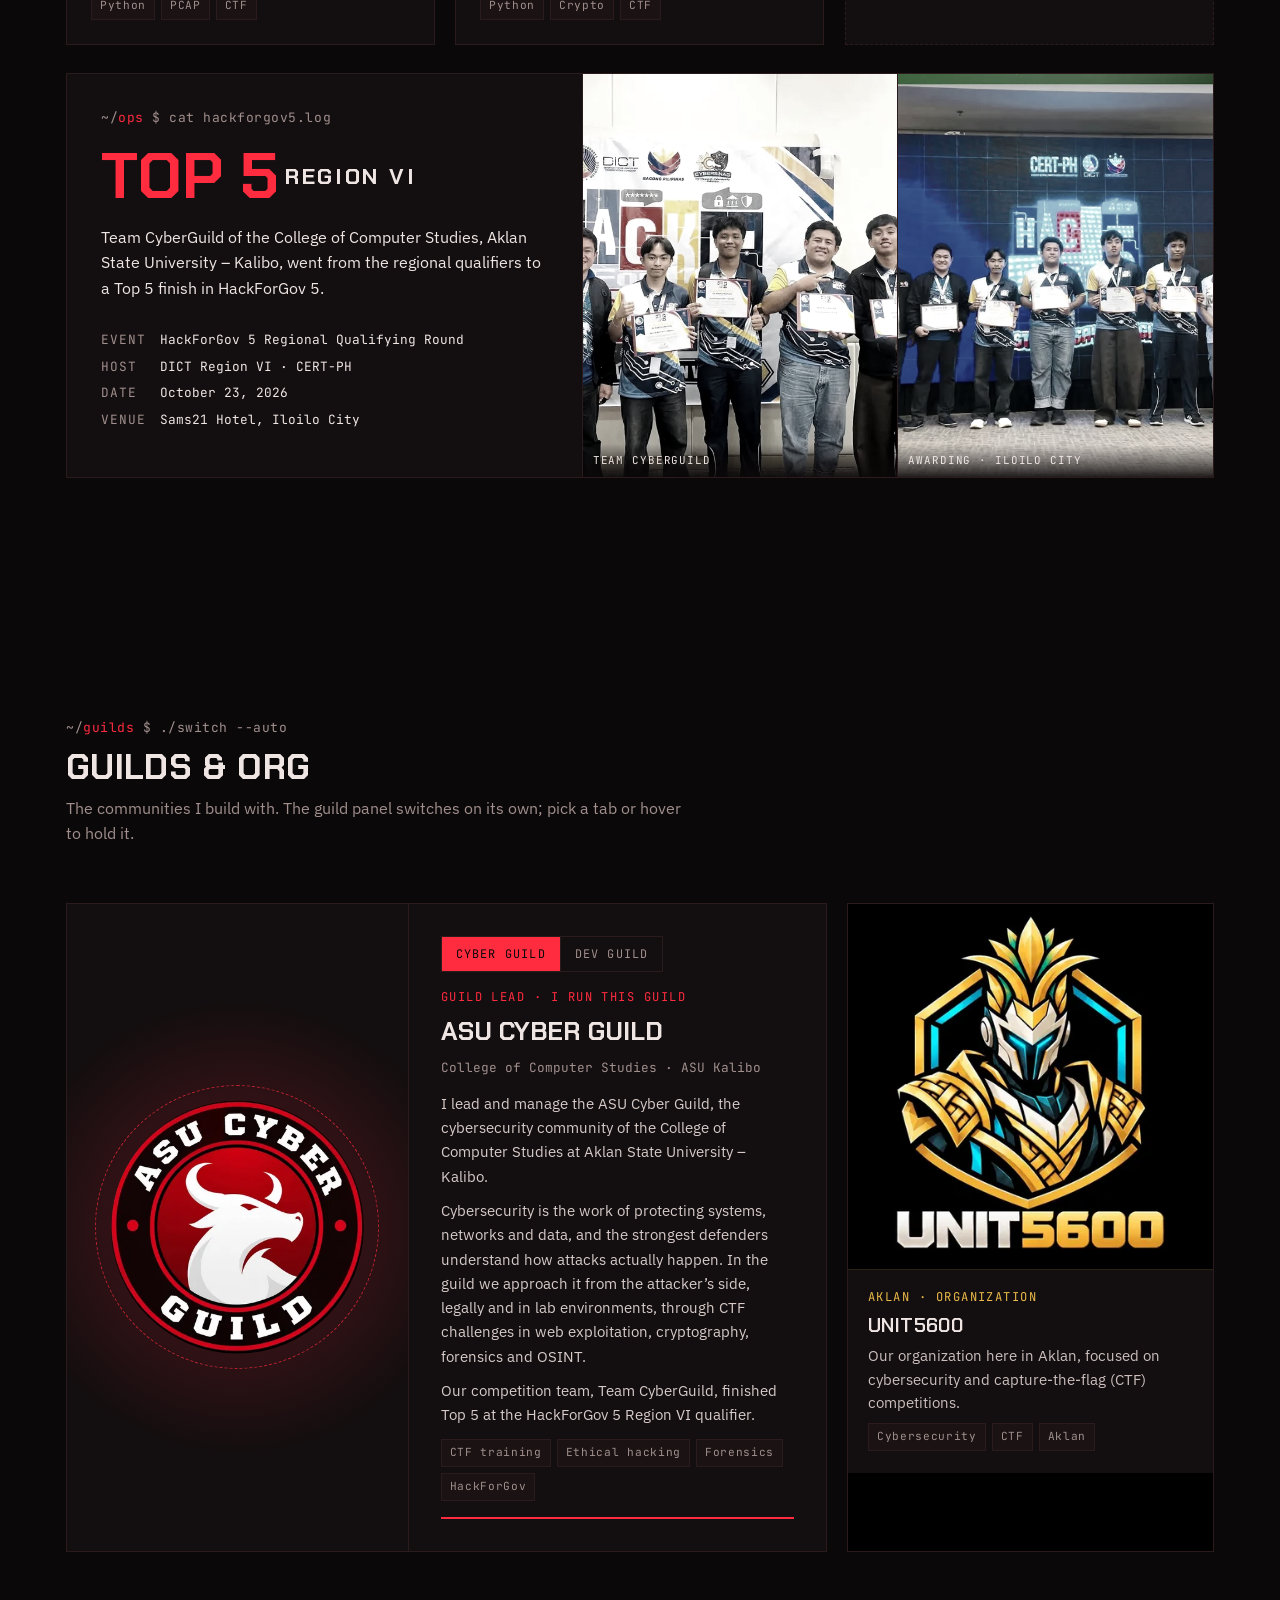
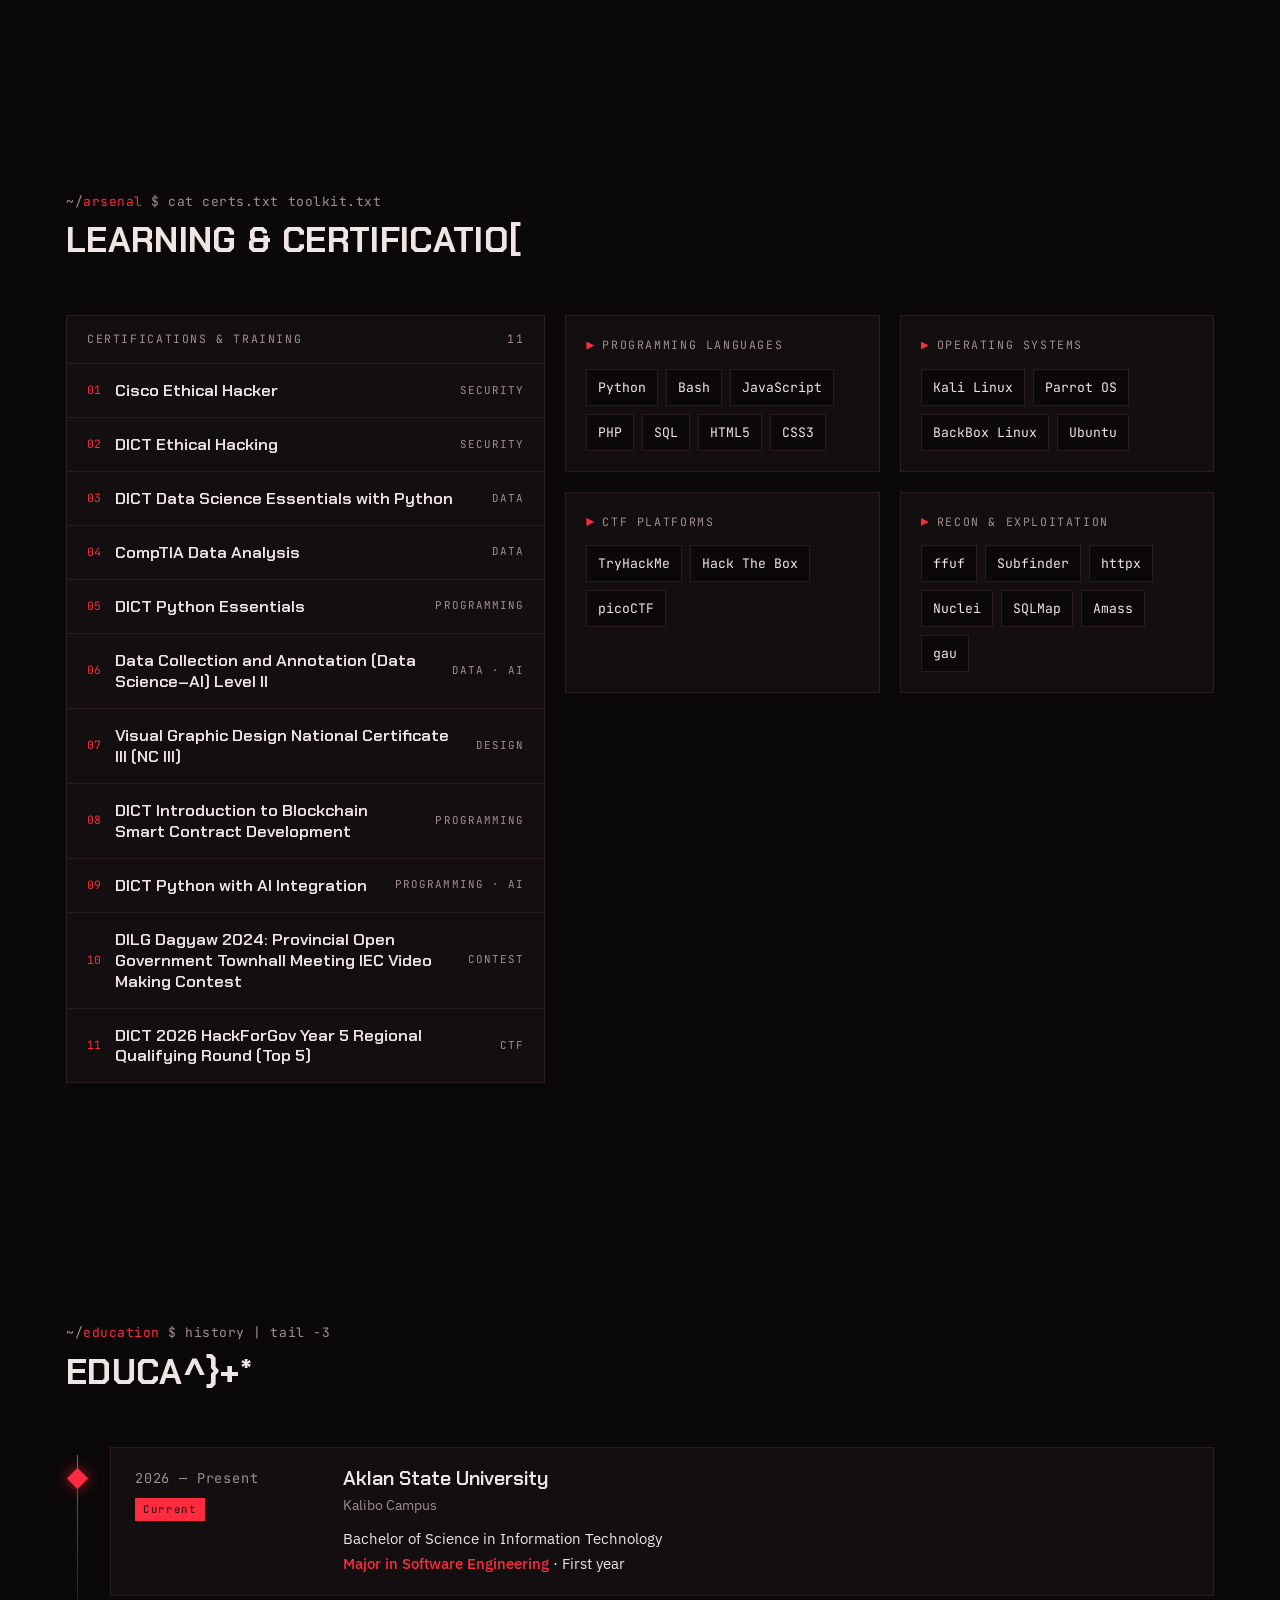
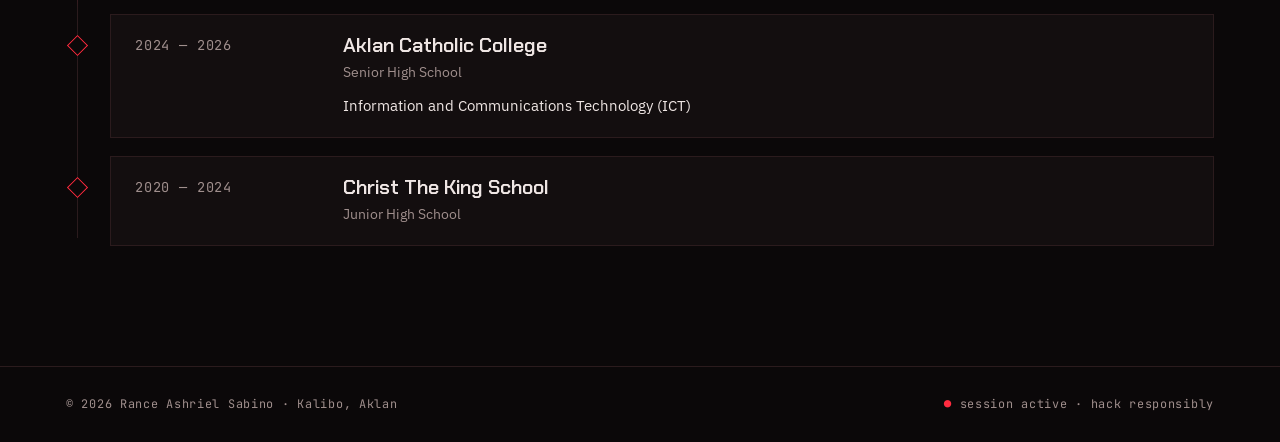
==== commit b9459234: "Add files via upload" ====
--- a/index.html
+++ b/index.html
@@ -1,44 +1,1565 @@
 <!doctype html>
-<html lang="en" data-theme="dark">
+<html lang="en">
 <head>
-  <meta charset="UTF-8">
-  <meta name="viewport" content="width=device-width, initial-scale=1">
-  <meta name="theme-color" content="#090a0c">
-  <meta name="description" content="Meet Rance Ashriel R. Sabino, aka Patoo404: a first-year IT student at Aklan State University, Kalibo Campus, exploring cybersecurity and software engineering.">
-  <title>Patoo404 — Rance Sabino | Cybersecurity Portfolio</title>
-  <link rel="icon" type="image/svg+xml" href="data:image/svg+xml,%3Csvg xmlns='http://www.w3.org/2000/svg' viewBox='0 0 32 32'%3E%3Crect width='32' height='32' rx='6' fill='%23090a0c'/%3E%3Cpath d='M12 9 5 16l7 7M20 9l7 7-7 7' fill='none' stroke='%23ff3a45' stroke-width='3'/%3E%3C/svg%3E">
-  <link rel="stylesheet" href="styles.css">
-  <script>try{document.documentElement.dataset.theme=localStorage.getItem('patoo-theme')==='light'?'light':'dark'}catch{}</script>
-  <script src="portfolio-data.js" defer></script>
-  <script src="app.js" defer></script>
+<meta charset="utf-8">
+<meta name="viewport" content="width=device-width, initial-scale=1, viewport-fit=cover">
+<title>Rance Sabino Portfolio</title>
+<meta name="description" content="Portfolio of Rance Ashriel Sabino, 1st year BSIT student at Aklan State University – Kalibo Campus focused on offensive security, CTFs and building security tools.">
+<meta name="theme-color" content="#0b0809">
+<meta property="og:title" content="Rance Ashriel Sabino · Red Team Portfolio">
+<meta property="og:description" content="Offensive security in training. Projects, guilds, certifications and education.">
+<meta property="og:image" content="assets/profile.webp">
+<link rel="icon" href="data:image/svg+xml,%3Csvg xmlns='http://www.w3.org/2000/svg' viewBox='0 0 32 32'%3E%3Crect width='32' height='32' fill='%230b0809'/%3E%3Cpath d='M6 9l8 7-8 7' fill='none' stroke='%23ff2b3f' stroke-width='3'/%3E%3Crect x='16' y='21' width='10' height='3' fill='%23ff2b3f'/%3E%3C/svg%3E">
+<link rel="preconnect" href="https://fonts.googleapis.com">
+<link rel="preconnect" href="https://fonts.gstatic.com" crossorigin>
+<link rel="stylesheet" href="https://fonts.googleapis.com/css2?family=Chakra+Petch:wght@500;600;700&family=IBM+Plex+Sans:wght@400;500;600&family=JetBrains+Mono:wght@400;500;700&display=swap">
+<style>
+/* Layout: operator console. Sticky command bar, two-column hero with a targeted
+   operator photo, then stacked sections addressed like files on a box. Single dark theme by choice. */
+:root{
+  --bg:#0b0809;          /* near-black, red-biased */
+  --surface:#130e0f;
+  --surface-2:#1a1213;
+  --line:#2b1b1d;
+  --fg:#efe6e4;
+  --muted:#a08f8d;
+  --red:#ff2b3f;         /* engagement red */
+  --red-deep:#7d0d18;
+  --ice:#8ff6ff;         /* only used for chromatic split */
+  --guild:var(--red);
+  --f-display:"Chakra Petch","Rajdhani","Arial Narrow",system-ui,sans-serif;
+  --f-body:"IBM Plex Sans",system-ui,-apple-system,"Segoe UI",sans-serif;
+  --f-mono:"JetBrains Mono",ui-monospace,"SFMono-Regular",Consolas,monospace;
+  --step--1:.8125rem; --step-0:1rem; --step-1:1.25rem; --step-2:1.6rem; --step-3:2.2rem; --step-4:clamp(2.5rem,7vw,5.2rem);
+  color-scheme:dark;
+}
+*{box-sizing:border-box}
+html{scroll-behavior:smooth;background:var(--bg)}
+body{margin:0;background:var(--bg);color:var(--fg);font-family:var(--f-body);font-size:var(--step-0);line-height:1.6;overflow-x:hidden}
+body::before{content:"";position:fixed;inset:0 0 auto;height:env(safe-area-inset-top,0px);z-index:60;background:var(--bg)}
+a{color:inherit}
+::selection{background:var(--red);color:#0b0809}
+:focus-visible{outline:2px solid var(--red);outline-offset:3px}
+img{max-width:100%;display:block}
+
+/* ---------- atmosphere ---------- */
+.fx{position:fixed;inset:0;pointer-events:none;z-index:0}
+.fx-grid{background:
+  linear-gradient(var(--line) 1px,transparent 1px) 0 0/64px 64px,
+  linear-gradient(90deg,var(--line) 1px,transparent 1px) 0 0/64px 64px;
+  opacity:.35;mask-image:radial-gradient(ellipse at 70% 10%,#000 0%,transparent 70%);-webkit-mask-image:radial-gradient(ellipse at 70% 10%,#000 0%,transparent 70%)}
+.fx-glow{background:radial-gradient(800px 500px at 85% -10%,rgba(255,43,63,.16),transparent 60%),radial-gradient(600px 400px at -10% 110%,rgba(125,13,24,.25),transparent 60%)}
+.fx-scan{z-index:70;background:repeating-linear-gradient(to bottom,rgba(255,255,255,.035) 0 1px,transparent 1px 3px);mix-blend-mode:overlay}
+.fx-noise{z-index:71;opacity:.06;background-image:url("data:image/svg+xml;utf8,<svg xmlns='http://www.w3.org/2000/svg' width='160' height='160'><filter id='n'><feTurbulence type='fractalNoise' baseFrequency='.9' numOctaves='2' stitchTiles='stitch'/></filter><rect width='100%' height='100%' filter='url(%23n)'/></svg>");animation:grain .6s steps(4) infinite}
+@keyframes grain{0%{transform:translate(0,0)}25%{transform:translate(-3%,2%)}50%{transform:translate(2%,-3%)}75%{transform:translate(-2%,-1%)}100%{transform:translate(0,0)}}
+.fx-sweep{z-index:72;height:120px;inset:auto 0 auto 0;top:-120px;background:linear-gradient(to bottom,transparent,rgba(255,43,63,.05),transparent);animation:sweep 7s linear infinite}
+@keyframes sweep{to{transform:translateY(calc(100vh + 240px))}}
+
+/* page-wide tear, fired by JS */
+.tear{position:fixed;inset:0;pointer-events:none;z-index:80;display:none}
+.tear i{position:absolute;left:0;right:0;background:var(--red);mix-blend-mode:screen;opacity:.0}
+body.tearing .tear{display:block}
+body.tearing .tear i{animation:tearbar .22s steps(3) both}
+body.tearing main,body.tearing .bar{animation:jolt .22s steps(3) both}
+@keyframes tearbar{0%{opacity:.55;transform:translateX(-8%)}50%{opacity:.25;transform:translateX(6%)}100%{opacity:0;transform:none}}
+@keyframes jolt{0%{transform:translate(3px,0) skewX(-1deg);filter:drop-shadow(-3px 0 rgba(255,43,63,.8)) drop-shadow(3px 0 rgba(143,246,255,.5))}
+  50%{transform:translate(-4px,1px);filter:hue-rotate(-12deg)}100%{transform:none;filter:none}}
+
+/* ---------- command bar ---------- */
+.bar{position:sticky;top:env(safe-area-inset-top,0px);z-index:50;background:rgba(11,8,9,.82);backdrop-filter:blur(10px);-webkit-backdrop-filter:blur(10px);border-bottom:1px solid var(--line)}
+.bar-in{max-width:1180px;margin:0 auto;display:flex;align-items:center;gap:20px;min-height:60px;
+  padding-left:max(16px,env(safe-area-inset-left,0px));padding-right:max(16px,env(safe-area-inset-right,0px))}
+.mark{font-family:var(--f-mono);font-weight:700;font-size:.9rem;letter-spacing:.06em;text-decoration:none;display:flex;align-items:center;gap:10px;white-space:nowrap}
+.mark b{color:var(--red)}
+.dot{width:8px;height:8px;border-radius:50%;background:var(--red);box-shadow:0 0 0 0 rgba(255,43,63,.6);animation:ping 1.8s infinite}
+@keyframes ping{70%{box-shadow:0 0 0 8px rgba(255,43,63,0)}100%{box-shadow:0 0 0 0 rgba(255,43,63,0)}}
+.nav{display:flex;gap:4px;overflow-x:auto;scrollbar-width:none;min-width:0}
+.nav::-webkit-scrollbar{display:none}
+.nav a{font-family:var(--f-mono);font-size:.78rem;letter-spacing:.08em;text-transform:uppercase;text-decoration:none;color:var(--muted);padding:8px 10px;white-space:nowrap;position:relative;transition:color .2s}
+.nav a::before{content:"[";opacity:0;color:var(--red);margin-right:2px;transition:opacity .2s}
+.nav a::after{content:"]";opacity:0;color:var(--red);margin-left:2px;transition:opacity .2s}
+.nav a:hover,.nav a.on{color:var(--fg)}
+.nav a:hover::before,.nav a:hover::after,.nav a.on::before,.nav a.on::after{opacity:1}
+
+/* ---------- layout ---------- */
+main{position:relative;z-index:1}
+.wrap{max-width:1180px;margin:0 auto;padding-left:max(16px,env(safe-area-inset-left,0px));padding-right:max(16px,env(safe-area-inset-right,0px))}
+section{padding-block:clamp(64px,10vw,120px)}
+.sec-head{display:flex;flex-direction:column;gap:10px;margin-bottom:clamp(32px,5vw,56px)}
+.path{font-family:var(--f-mono);font-size:var(--step--1);color:var(--muted);letter-spacing:.04em}
+.path em{font-style:normal;color:var(--red)}
+h1,h2,h3{font-family:var(--f-display);margin:0;text-wrap:balance;line-height:1.05}
+h2{font-size:var(--step-3);font-weight:700;letter-spacing:.01em;text-transform:uppercase}
+h3{font-size:var(--step-1);font-weight:600}
+p{margin:0}
+.lede{color:var(--muted);max-width:62ch}
+
+/* ---------- glitch text ---------- */
+.glitch{position:relative;display:inline-block}
+.glitch::before,.glitch::after{content:attr(data-text);position:absolute;inset:0;pointer-events:none;opacity:0}
+.glitch::before{color:var(--red);transform:translate(-3px,0);clip-path:inset(0 0 60% 0)}
+.glitch::after{color:var(--ice);transform:translate(3px,0);clip-path:inset(55% 0 0 0);mix-blend-mode:screen}
+.glitch.idle::before{animation:gA 4.2s infinite steps(1)}
+.glitch.idle::after{animation:gB 4.2s infinite steps(1)}
+.glitch.burst::before{animation:gBurstA .42s steps(1) both}
+.glitch.burst::after{animation:gBurstB .42s steps(1) both}
+.glitch.burst{animation:gShift .42s steps(1) both}
+@keyframes gA{0%,88%,100%{opacity:0}89%{opacity:1;clip-path:inset(10% 0 70% 0);transform:translate(-4px,0)}91%{opacity:1;clip-path:inset(62% 0 8% 0);transform:translate(5px,0)}93%{opacity:1;clip-path:inset(35% 0 40% 0);transform:translate(-2px,0)}95%{opacity:0}}
+@keyframes gB{0%,88%,100%{opacity:0}90%{opacity:.9;clip-path:inset(70% 0 5% 0);transform:translate(4px,0)}92%{opacity:.9;clip-path:inset(5% 0 75% 0);transform:translate(-5px,0)}94%{opacity:.9;clip-path:inset(45% 0 30% 0);transform:translate(3px,0)}96%{opacity:0}}
+@keyframes gBurstA{0%{opacity:1;clip-path:inset(0 0 80% 0);transform:translate(-6px,0)}20%{clip-path:inset(40% 0 35% 0);transform:translate(7px,0)}40%{clip-path:inset(75% 0 2% 0);transform:translate(-3px,0)}60%{clip-path:inset(15% 0 55% 0);transform:translate(5px,0)}80%{clip-path:inset(55% 0 25% 0);transform:translate(-8px,0)}100%{opacity:0}}
+@keyframes gBurstB{0%{opacity:.9;clip-path:inset(70% 0 0 0);transform:translate(6px,0)}25%{clip-path:inset(10% 0 70% 0);transform:translate(-7px,0)}50%{clip-path:inset(48% 0 30% 0);transform:translate(4px,0)}75%{clip-path:inset(25% 0 50% 0);transform:translate(-4px,0)}100%{opacity:0}}
+@keyframes gShift{0%{transform:skewX(0)}20%{transform:skewX(-6deg) translateX(2px)}40%{transform:skewX(4deg)}60%{transform:translateX(-3px)}100%{transform:none}}
+
+/* ---------- hero ---------- */
+.hero{padding-block:clamp(48px,8vw,96px) clamp(56px,9vw,104px)}
+.hero-grid{display:grid;grid-template-columns:minmax(0,1.25fr) minmax(0,.75fr);gap:clamp(32px,6vw,72px);align-items:center}
+.term{font-family:var(--f-mono);font-size:var(--step--1);color:var(--muted);display:flex;flex-direction:column;gap:4px;margin-bottom:22px}
+.term .ok{color:var(--red)}
+.name{font-size:var(--step-4);font-weight:700;letter-spacing:-.01em;text-transform:uppercase;line-height:.95}
+.name .glitch{display:block}
+.name .thin{color:transparent;-webkit-text-stroke:1.5px var(--fg)}
+.role{margin-top:20px;font-family:var(--f-mono);font-size:clamp(.95rem,2.2vw,1.15rem);color:var(--fg);min-height:1.7em}
+.role .pfx{color:var(--red)}
+.caret{display:inline-block;width:.6em;height:1.1em;vertical-align:-.18em;background:var(--red);margin-left:2px;animation:blink 1s steps(1) infinite}
+@keyframes blink{50%{opacity:0}}
+.hero p.lede{margin-top:18px}
+.cta{display:flex;flex-wrap:wrap;gap:12px;margin-top:30px}
+.btn{font-family:var(--f-mono);font-size:.82rem;letter-spacing:.1em;text-transform:uppercase;text-decoration:none;padding:12px 18px;border:1px solid var(--red);color:var(--fg);position:relative;overflow:hidden;transition:color .25s,box-shadow .25s,translate .25s cubic-bezier(.2,.8,.2,1);isolation:isolate}
+.btn::before{content:"";position:absolute;inset:0;background:var(--red);transform:translateX(-101%);transition:transform .3s cubic-bezier(.7,0,.2,1);z-index:-1}
+.btn:hover{color:#0b0809;box-shadow:-3px 0 0 rgba(143,246,255,.6),3px 0 0 rgba(255,43,63,.6)}
+.btn:hover::before{transform:none}
+.btn.ghost{border-color:var(--line)}
+.btn.ghost:hover{border-color:var(--red)}
+
+/* operator photo */
+.op{position:relative;justify-self:end;width:min(380px,100%)}
+.frame{position:relative;aspect-ratio:1;max-width:100%;overflow:hidden;background:var(--surface);border:1px solid var(--line)}
+.frame .layer{position:absolute;inset:0;background:var(--src) center/cover no-repeat}
+.frame .base{filter:grayscale(.55) contrast(1.1) brightness(.9);transition:filter .35s}
+.frame .tint{background:linear-gradient(180deg,rgba(255,43,63,.05),rgba(125,13,24,.45));mix-blend-mode:multiply}
+.frame .r,.frame .c{opacity:0;mix-blend-mode:screen}
+.frame .r{filter:sepia(1) saturate(8) hue-rotate(-40deg) brightness(.9)}
+.frame .c{filter:sepia(1) saturate(5) hue-rotate(140deg) brightness(.9)}
+.op:hover .base,.op.burst .base{filter:grayscale(0) contrast(1.15)}
+.op:hover .r,.op.burst .r{animation:sliceR .9s steps(1) infinite}
+.op:hover .c,.op.burst .c{animation:sliceC .9s steps(1) infinite}
+@keyframes sliceR{0%{opacity:.8;clip-path:inset(8% 0 78% 0);transform:translate(-10px,0)}20%{clip-path:inset(40% 0 44% 0);transform:translate(12px,0)}40%{clip-path:inset(66% 0 20% 0);transform:translate(-6px,0)}60%{clip-path:inset(22% 0 62% 0);transform:translate(8px,0)}80%{clip-path:inset(84% 0 4% 0);transform:translate(-12px,0)}100%{opacity:0}}
+@keyframes sliceC{0%{opacity:.6;clip-path:inset(52% 0 34% 0);transform:translate(9px,0)}25%{clip-path:inset(12% 0 74% 0);transform:translate(-11px,0)}50%{clip-path:inset(74% 0 12% 0);transform:translate(6px,0)}75%{clip-path:inset(30% 0 56% 0);transform:translate(-7px,0)}100%{opacity:0}}
+.frame-wrap{position:relative}
+.reticle{position:absolute;inset:-10px;pointer-events:none}
+.reticle i{position:absolute;width:22px;height:22px;border-color:var(--red);border-style:solid;transition:transform .35s cubic-bezier(.7,0,.2,1)}
+.reticle i:nth-child(1){top:0;left:0;border-width:2px 0 0 2px}
+.reticle i:nth-child(2){top:0;right:0;border-width:2px 2px 0 0}
+.reticle i:nth-child(3){bottom:0;left:0;border-width:0 0 2px 2px}
+.reticle i:nth-child(4){bottom:0;right:0;border-width:0 2px 2px 0}
+.op:hover .reticle i:nth-child(1){transform:translate(12px,12px)}
+.op:hover .reticle i:nth-child(2){transform:translate(-12px,12px)}
+.op:hover .reticle i:nth-child(3){transform:translate(12px,-12px)}
+.op:hover .reticle i:nth-child(4){transform:translate(-12px,-12px)}
+.cross{position:absolute;left:50%;top:50%;width:46px;height:46px;transform:translate(-50%,-50%) scale(.6);border:1px solid var(--red);border-radius:50%;opacity:0;transition:.35s}
+.cross::before,.cross::after{content:"";position:absolute;background:var(--red)}
+.cross::before{left:50%;top:-10px;bottom:-10px;width:1px}
+.cross::after{top:50%;left:-10px;right:-10px;height:1px}
+.op:hover .cross{opacity:.85;transform:translate(-50%,-50%) scale(1)}
+.op-tag{display:flex;justify-content:space-between;gap:12px;margin-top:14px;font-family:var(--f-mono);font-size:.72rem;letter-spacing:.12em;text-transform:uppercase;color:var(--muted)}
+.op-tag b{color:var(--red);font-weight:500}
+
+/* ---------- about ---------- */
+.about-grid{display:grid;grid-template-columns:minmax(0,1fr) minmax(0,1fr);gap:clamp(28px,5vw,56px);align-items:start}
+.about-copy{display:flex;flex-direction:column;gap:18px;max-width:62ch}
+.about-copy p{color:#d6cbc9}
+.about-copy strong{color:var(--fg);font-weight:600}
+.roe{border:1px solid var(--line);background:var(--surface);padding:18px 20px;font-family:var(--f-mono);font-size:.82rem;display:grid;grid-template-columns:auto 1fr;gap:6px 16px}
+.roe dt{color:var(--red);letter-spacing:.08em;text-transform:uppercase}
+.roe dd{margin:0;color:var(--muted)}
+.base-card{border:1px solid var(--line);background:var(--surface)}
+.base-card .hd,.base-card .ft{display:flex;justify-content:space-between;gap:12px;padding:12px 16px;font-family:var(--f-mono);font-size:.7rem;letter-spacing:.14em;text-transform:uppercase;color:var(--muted)}
+.base-card .hd{border-bottom:1px solid var(--line)}
+.base-card .ft{border-top:1px solid var(--line);letter-spacing:.06em;text-transform:none}
+.base-card .ft b{color:var(--red);font-weight:500}
+.base-card img{width:100%;height:auto;transition:filter .4s}
+.base-card:hover img{filter:saturate(1.4) brightness(1.1)}
+
+/* ---------- cards (projects) ---------- */
+.cards{display:grid;grid-template-columns:repeat(3,minmax(0,1fr));gap:20px}
+.card{position:relative;border:1px solid var(--line);background:var(--surface);padding:24px;display:flex;flex-direction:column;gap:14px;overflow:hidden;transition:transform .3s cubic-bezier(.2,.8,.2,1),border-color .3s,box-shadow .3s}
+.card::after{content:"";position:absolute;left:0;right:0;top:-40%;height:40%;background:linear-gradient(to bottom,transparent,rgba(255,43,63,.12),transparent);transform:translateY(0);opacity:0;pointer-events:none}
+.card:hover{border-color:var(--red);box-shadow:-4px 4px 0 rgba(143,246,255,.12),4px -4px 0 rgba(255,43,63,.18),0 24px 40px -20px rgba(255,43,63,.35)}
+.card:hover::after{opacity:1;animation:cardscan 1.1s linear infinite}
+@keyframes cardscan{to{transform:translateY(350%)}}
+.card .corner{position:absolute;width:14px;height:14px;border-color:var(--red);border-style:solid;opacity:0;transition:.3s}
+.card .corner.tl{top:8px;left:8px;border-width:1px 0 0 1px}
+.card .corner.br{bottom:8px;right:8px;border-width:0 1px 1px 0}
+.card:hover .corner{opacity:1}
+.card:hover .corner.tl{top:5px;left:5px}
+.card:hover .corner.br{bottom:5px;right:5px}
+.card-top{display:flex;justify-content:space-between;align-items:center;gap:10px;font-family:var(--f-mono);font-size:.72rem;letter-spacing:.1em;text-transform:uppercase;color:var(--muted)}
+.status{display:inline-flex;align-items:center;gap:6px;padding:3px 8px;border:1px solid var(--line);white-space:nowrap}
+.status::before{content:"";width:6px;height:6px;border-radius:50%;background:currentColor}
+.status.live{color:var(--red);border-color:rgba(255,43,63,.4)}
+.status.dev{color:#e7b14a;border-color:rgba(231,177,74,.35)}
+.card h3{font-family:var(--f-mono);font-size:1.05rem;font-weight:700;letter-spacing:.02em;word-break:break-word}
+.card:hover h3{text-shadow:-2px 0 rgba(255,43,63,.8),2px 0 rgba(143,246,255,.5)}
+.card p{color:#cbbfbd;font-size:.95rem}
+.card ul{margin:0;padding:0;list-style:none;display:flex;flex-direction:column;gap:6px;font-size:.88rem;color:var(--muted)}
+.card li{padding-left:18px;position:relative}
+.card li::before{content:">";position:absolute;left:0;color:var(--red);font-family:var(--f-mono)}
+.tags{display:flex;flex-wrap:wrap;gap:6px;margin-top:auto;padding-top:6px}
+.tag{font-family:var(--f-mono);font-size:.7rem;letter-spacing:.06em;padding:4px 8px;background:var(--surface-2);color:var(--muted);border:1px solid var(--line)}
+
+/* ---------- field record ---------- */
+.record{margin-top:28px;display:grid;grid-template-columns:minmax(0,.9fr) minmax(0,1.1fr);border:1px solid var(--line);background:var(--surface)}
+.record-copy{padding:clamp(22px,3vw,34px);display:flex;flex-direction:column;gap:16px;border-right:1px solid var(--line)}
+.rank{font-family:var(--f-display);font-size:clamp(2.6rem,6vw,4rem);font-weight:700;line-height:1;color:var(--red)}
+.rank small{font-size:.35em;color:var(--fg);letter-spacing:.12em;margin-left:6px;vertical-align:.6em}
+.meta{display:grid;grid-template-columns:auto 1fr;gap:6px 14px;font-family:var(--f-mono);font-size:.8rem}
+.meta dt{color:var(--muted);text-transform:uppercase;letter-spacing:.08em}
+.meta dd{margin:0}
+.shots{display:grid;grid-template-columns:1fr 1fr;gap:1px;background:var(--line)}
+.shot{position:relative;overflow:hidden;background:var(--bg);margin:0}
+.shot img{width:100%;height:100%;object-fit:cover;aspect-ratio:4/3;filter:grayscale(.7) contrast(1.05);transition:filter .4s,transform .6s}
+.shot:hover img{filter:none;transform:scale(1.04)}
+.shot figcaption{position:absolute;left:0;bottom:0;right:0;padding:8px 10px;font-family:var(--f-mono);font-size:.68rem;letter-spacing:.08em;text-transform:uppercase;background:linear-gradient(transparent,rgba(11,8,9,.9))}
+
+/* ---------- guild switcher ---------- */
+.guilds{display:grid;grid-template-columns:minmax(0,1.35fr) minmax(0,.65fr);gap:20px}
+.switcher{border:1px solid var(--line);background:var(--surface);display:grid;grid-template-columns:minmax(0,.9fr) minmax(0,1.1fr);transition:border-color .5s;position:relative}
+.switcher:hover{border-color:color-mix(in srgb,var(--guild) 60%,var(--line))}
+.stage{position:relative;display:grid;place-items:center;padding:clamp(24px,4vw,40px);border-right:1px solid var(--line);overflow:hidden}
+.stage::before{content:"";position:absolute;inset:0;background:radial-gradient(circle at 50% 50%,color-mix(in srgb,var(--guild) 28%,transparent),transparent 62%);transition:background .6s}
+.logo{position:relative;width:min(260px,100%);aspect-ratio:1;max-width:100%}
+.logo .ring{position:absolute;inset:-12px;border-radius:50%;border:1px dashed color-mix(in srgb,var(--guild) 70%,transparent);animation:spin 18s linear infinite;transition:border-color .6s}
+@keyframes spin{to{transform:rotate(360deg)}}
+.logo .lyr{position:absolute;inset:0;border-radius:50%;background:var(--src) center/var(--zoom,104%) no-repeat;clip-path:circle(48.6% at 50% 50%)}
+.logo .lr,.logo .lc{opacity:0;mix-blend-mode:screen}
+.logo .lr{filter:sepia(1) saturate(9) hue-rotate(-40deg)}
+.logo .lc{filter:sepia(1) saturate(6) hue-rotate(140deg)}
+.logo:hover .lmain{transform:scale(1.04) rotate(-2deg)}
+.logo .lmain{transition:transform .5s cubic-bezier(.2,.8,.2,1)}
+.switcher.switching .lmain{animation:logoTear .5s steps(1) both}
+.switcher.switching .lr{animation:sliceR .5s steps(1) both}
+.switcher.switching .lc{animation:sliceC .5s steps(1) both}
+@keyframes logoTear{0%{clip-path:polygon(0 0,100% 0,100% 30%,0 30%,0 34%,100% 34%,100% 100%,0 100%);transform:translateX(-8px) skewX(8deg)}
+  20%{transform:translateX(10px) scale(1.06);filter:brightness(1.6) contrast(1.4)}
+  40%{clip-path:inset(20% 0 0 0);transform:translateX(-4px)}
+  60%{clip-path:circle(48.6% at 50% 50%);transform:translateX(6px) skewX(-6deg);filter:invert(1) hue-rotate(180deg)}
+  80%{transform:translateX(-2px);filter:none}100%{transform:none;clip-path:circle(48.6% at 50% 50%)}}
+.panel{padding:clamp(22px,3vw,32px);display:flex;flex-direction:column;gap:16px;min-width:0}
+.tabs{display:flex;gap:0;border:1px solid var(--line);align-self:flex-start;flex-wrap:wrap}
+.tab{font-family:var(--f-mono);font-size:.74rem;letter-spacing:.1em;text-transform:uppercase;background:none;border:0;color:var(--muted);padding:9px 14px;cursor:pointer;position:relative}
+.tab+.tab{border-left:1px solid var(--line)}
+.tab[aria-selected="true"]{color:#0b0809;background:var(--guild)}
+.tab:hover:not([aria-selected="true"]){color:var(--fg)}
+.g-role{font-family:var(--f-mono);font-size:.76rem;letter-spacing:.12em;text-transform:uppercase;color:var(--guild);transition:color .5s}
+.g-name{font-size:var(--step-2);font-weight:700;text-transform:uppercase}
+.g-motto{font-family:var(--f-mono);font-size:.8rem;color:var(--muted)}
+.g-desc{color:#d6cbc9;display:flex;flex-direction:column;gap:10px;font-size:.95rem}
+.g-points{display:flex;flex-wrap:wrap;gap:6px}
+.progress{height:2px;background:var(--line);margin-top:auto;position:relative;overflow:hidden}
+.progress span{position:absolute;inset:0;background:var(--guild);transform-origin:left;transform:scaleX(0)}
+.progress.run span{animation:prog 7s linear forwards}
+@media (hover:hover){.switcher:hover .progress span{animation-play-state:paused}}
+@keyframes prog{to{transform:scaleX(1)}}
+
+.unit{position:relative;border:1px solid var(--line);background:#000;display:flex;flex-direction:column;overflow:hidden;transition:border-color .3s,transform .3s}
+.unit:hover{border-color:#e9b949}
+.unit-img{position:relative;aspect-ratio:1;max-width:100%}
+.unit-img .lyr{position:absolute;inset:0;background:var(--src) center/cover no-repeat}
+.unit-img .lr,.unit-img .lc{opacity:0;mix-blend-mode:screen}
+.unit-img .lr{filter:sepia(1) saturate(9) hue-rotate(-40deg)}
+.unit-img .lc{filter:sepia(1) saturate(6) hue-rotate(140deg)}
+.unit:hover .lr{animation:sliceR 1.1s steps(1) infinite}
+.unit:hover .lc{animation:sliceC 1.1s steps(1) infinite}
+.unit-copy{padding:18px 20px 22px;display:flex;flex-direction:column;gap:8px;border-top:1px solid #2a2310;background:var(--surface)}
+.unit-copy .g-role{color:#e9b949}
+.unit-copy h3{text-transform:uppercase;letter-spacing:.02em}
+.unit-copy p{color:#cbbfbd;font-size:.92rem}
+
+/* ---------- arsenal ---------- */
+.ars{display:grid;grid-template-columns:minmax(0,.85fr) minmax(0,1.15fr);gap:20px;align-items:start}
+.certs{border:1px solid var(--line);background:var(--surface)}
+.certs-hd{padding:14px 20px;border-bottom:1px solid var(--line);font-family:var(--f-mono);font-size:.72rem;letter-spacing:.14em;text-transform:uppercase;color:var(--muted);display:flex;justify-content:space-between}
+.cert{display:grid;grid-template-columns:auto 1fr auto;gap:14px;align-items:center;padding:16px 20px;border-bottom:1px solid var(--line);position:relative;transition:background .25s,padding .25s}
+.cert:last-child{border-bottom:0}
+.cert::before{content:"";position:absolute;left:0;top:0;bottom:0;width:2px;background:var(--red);transform:scaleY(0);transition:transform .25s}
+.cert:hover{background:var(--surface-2);padding-left:26px}
+.cert:hover::before{transform:scaleY(1)}
+.cert .ix{font-family:var(--f-mono);font-size:.72rem;color:var(--red)}
+.cert .nm{font-family:var(--f-display);font-weight:600;font-size:1.05rem;line-height:1.25}
+.cert .is{font-family:var(--f-mono);font-size:.68rem;letter-spacing:.1em;text-transform:uppercase;color:var(--muted);white-space:nowrap}
+.kits{display:grid;grid-template-columns:repeat(2,minmax(0,1fr));gap:20px}
+.kit{border:1px solid var(--line);background:var(--surface);padding:20px;display:flex;flex-direction:column;gap:14px;transition:border-color .3s}
+.kit:hover{border-color:rgba(255,43,63,.5)}
+.kit-hd{font-family:var(--f-mono);font-size:.72rem;letter-spacing:.14em;text-transform:uppercase;color:var(--muted);display:flex;align-items:center;gap:8px}
+.kit-hd::before{content:"";width:8px;height:8px;background:var(--red);clip-path:polygon(0 0,100% 50%,0 100%)}
+.chips{display:flex;flex-wrap:wrap;gap:8px}
+.chip{font-family:var(--f-mono);font-size:.82rem;padding:7px 11px;border:1px solid var(--line);background:var(--bg);cursor:default;position:relative;transition:color .2s,border-color .2s,transform .2s,box-shadow .2s}
+.chip:hover{color:var(--red);border-color:var(--red);transform:translateY(-2px);box-shadow:-2px 0 0 rgba(143,246,255,.5),2px 0 0 rgba(255,43,63,.6)}
+
+/* ---------- education ---------- */
+.timeline{list-style:none;margin:0;padding:0;position:relative;display:flex;flex-direction:column;gap:18px}
+.timeline::before{content:"";position:absolute;left:11px;top:8px;bottom:8px;width:1px;background:linear-gradient(var(--red),var(--line) 40%,var(--line))}
+.ed{position:relative;padding-left:44px}
+.ed .node{position:absolute;left:4px;top:24px;width:15px;height:15px;border:1px solid var(--red);background:var(--bg);transform:rotate(45deg);transition:background .3s}
+.ed.now .node{background:var(--red);box-shadow:0 0 14px rgba(255,43,63,.7)}
+.ed:hover .node{background:var(--red)}
+.ed-card{border:1px solid var(--line);background:var(--surface);padding:20px 24px;display:grid;grid-template-columns:minmax(0,180px) minmax(0,1fr);gap:8px 28px;transition:border-color .3s,transform .3s}
+.ed:hover .ed-card{border-color:rgba(255,43,63,.55);transform:translateX(6px)}
+.yr{font-family:var(--f-mono);font-size:.85rem;letter-spacing:.06em;font-variant-numeric:tabular-nums;color:var(--muted);display:flex;flex-direction:column;gap:8px;align-items:flex-start}
+.now-pill{font-size:.66rem;letter-spacing:.16em;color:#0b0809;background:var(--red);padding:3px 8px}
+.ed-body{display:flex;flex-direction:column;gap:4px}
+.ed-body h3{font-size:var(--step-1)}
+.ed-body .at{color:var(--muted);font-size:.9rem}
+.ed-body .pg{margin-top:6px;font-size:.95rem}
+.ed-body .pg b{color:var(--red);font-weight:500}
+
+footer{border-top:1px solid var(--line);position:relative;z-index:1}
+footer .wrap{padding-block:28px;display:flex;flex-wrap:wrap;justify-content:space-between;gap:12px;font-family:var(--f-mono);font-size:.74rem;color:var(--muted);letter-spacing:.06em}
+footer b{color:var(--red);font-weight:500}
+
+/* ---------- responsive ---------- */
+@media (max-width:960px){
+  .cards{grid-template-columns:repeat(2,minmax(0,1fr))}
+  .cards .card:last-child{grid-column:1/-1}
+  .guilds,.ars{grid-template-columns:minmax(0,1fr)}
+  .unit{flex-direction:row}
+  .unit-img{width:42%;flex:none}
+  .unit-copy{border-top:0;border-left:1px solid #2a2310;justify-content:center}
+}
+@media (max-width:820px){
+  .hero-grid,.about-grid,.record{grid-template-columns:minmax(0,1fr)}
+  .op{justify-self:start;width:min(320px,100%)}
+  .record-copy{border-right:0;border-bottom:1px solid var(--line)}
+  .switcher{grid-template-columns:minmax(0,1fr)}
+  .stage{border-right:0;border-bottom:1px solid var(--line)}
+  .logo{width:min(220px,80%)}
+}
+@media (max-width:640px){
+  .cards,.kits{grid-template-columns:minmax(0,1fr)}
+  .cards .card:last-child{grid-column:auto}
+  .unit{flex-direction:column}
+  .unit-img{width:100%}
+  .unit-copy{border-left:0;border-top:1px solid #2a2310}
+  .ed-card{grid-template-columns:minmax(0,1fr)}
+  .yr{flex-direction:row;align-items:center;flex-wrap:wrap}
+  .shots{grid-template-columns:minmax(0,1fr)}
+  .mark span.full{display:none}
+  .cert{grid-template-columns:auto 1fr}
+  .cert .is{grid-column:2}
+}
+@media (prefers-reduced-motion:reduce){
+  *,*::before,*::after{animation:none!important;transition:none!important;scroll-behavior:auto!important}
+  .caret{opacity:1}
+}
+
+/* ================= v2 · interaction layer ================= */
+.fx-net,.fx-top{width:100%;height:100%;display:block}
+.fx-net{z-index:0}
+.fx-top{z-index:90}
+.fx-spot{z-index:0;background:radial-gradient(560px circle at var(--mx,75%) var(--my,15%),rgba(255,43,63,.10),transparent 62%)}
+
+/* command bar without mark */
+.bar-in{justify-content:center}
+.nav{margin:0 auto;position:relative}
+.nav-ind{position:absolute;left:0;bottom:3px;height:2px;width:0;background:var(--red);box-shadow:0 0 10px var(--red);pointer-events:none;
+  transition:transform .45s cubic-bezier(.7,0,.2,1),width .45s cubic-bezier(.7,0,.2,1)}
+.scrollbar{position:absolute;left:0;right:0;bottom:-1px;height:1px;pointer-events:none}
+.scrollbar span{display:block;height:100%;background:linear-gradient(90deg,var(--red-deep),var(--red));transform-origin:left;transform:scaleX(var(--p,0))}
+
+/* cursor */
+.cur{position:fixed;left:0;top:0;pointer-events:none;z-index:95;opacity:0;transition:opacity .3s}
+body.has-cur .cur{opacity:1}
+.cur-dot{width:6px;height:6px;margin:-3px 0 0 -3px;background:var(--red);border-radius:50%;box-shadow:0 0 10px var(--red)}
+.cur-ring{width:34px;height:34px;margin:-17px 0 0 -17px;border:1px solid rgba(255,43,63,.65);border-radius:50%;
+  transition:opacity .3s,width .25s,height .25s,margin .25s,border-radius .25s,border-color .25s,background-color .25s}
+.cur-ring::before,.cur-ring::after{content:"";position:absolute;inset:-5px;border:1px solid transparent;transition:border-color .25s,inset .25s}
+.cur-ring.hot{width:52px;height:52px;margin:-26px 0 0 -26px;border-radius:3px;border-color:rgba(255,43,63,.35);background-color:rgba(255,43,63,.06)}
+.cur-ring.hot::before{border-top-color:var(--red);border-left-color:var(--red);inset:-4px 60% 60% -4px}
+.cur-ring.hot::after{border-bottom-color:var(--red);border-right-color:var(--red);inset:60% -4px -4px 60%}
+.cur-ring.press{width:22px;height:22px;margin:-11px 0 0 -11px;border-color:var(--ice)}
+
+/* pointer spotlight on surfaces */
+[data-spot]{background-image:radial-gradient(360px circle at var(--x,-600px) var(--y,-600px),rgba(255,43,63,.12),transparent 45%)}
+
+/* 3D tilt */
+.card,.unit,.frame-wrap{--rx:0deg;--ry:0deg;--lift:0px;transform:perspective(900px) rotateX(var(--rx)) rotateY(var(--ry)) translateY(var(--lift))}
+.frame-wrap{transition:transform .3s cubic-bezier(.2,.8,.2,1)}
+.card:hover{--lift:-6px}
+.unit:hover{--lift:-4px}
+
+/* click glitch */
+.zap{animation:zap .36s steps(2) both}
+@keyframes zap{0%{filter:drop-shadow(-4px 0 rgba(143,246,255,.85)) drop-shadow(4px 0 rgba(255,43,63,.95));clip-path:inset(0 0 45% 0);translate:4px 0}
+  33%{clip-path:inset(40% 0 0 0);translate:-4px 0}66%{clip-path:inset(0);translate:2px 0}100%{filter:none;clip-path:none;translate:0 0}}
+
+/* scroll reveal */
+.rv{transition:opacity .8s cubic-bezier(.2,.8,.2,1),transform .8s cubic-bezier(.2,.8,.2,1),filter .8s;transition-delay:var(--d,0ms)}
+.rv.pre{opacity:0;transform:translateY(30px);filter:blur(6px)}
+
+/* hero boot */
+.term>span{display:block;overflow:hidden;white-space:nowrap;max-width:0;animation:type 1s steps(30,end) forwards}
+.term>span+span{animation-delay:.75s}
+@keyframes type{to{max-width:60ch}}
+.name>.glitch:first-child{animation:nameIn .9s cubic-bezier(.2,.8,.2,1) .15s both}
+.name>.glitch+.glitch{animation:nameIn .9s cubic-bezier(.2,.8,.2,1) .35s both}
+@keyframes nameIn{0%{clip-path:inset(0 100% 0 0);transform:translateX(-14px);filter:drop-shadow(-6px 0 rgba(143,246,255,.8))}
+  60%{clip-path:inset(0 0 0 0);filter:drop-shadow(4px 0 rgba(255,43,63,.9))}100%{clip-path:inset(0 0 0 0);transform:none;filter:none}}
+
+/* live map */
+.map-card{margin:0;position:relative;overflow:hidden;transition:border-color .3s}
+.map-card:hover{border-color:rgba(255,43,63,.45)}
+.map-card .hd{align-items:center}
+.pin{display:inline-block;width:7px;height:7px;background:var(--red);transform:rotate(45deg);margin-right:10px;box-shadow:0 0 8px var(--red)}
+#mapReadout{color:var(--fg);text-align:right;min-width:0;overflow:hidden;text-overflow:ellipsis;white-space:nowrap}
+#mapReadout.live{color:var(--red)}
+.map-wrap{position:relative;aspect-ratio:1/.84;max-width:100%;background:radial-gradient(ellipse at 62% 38%,rgba(125,13,24,.28),transparent 70%),#0a0708}
+.map-wrap canvas{position:absolute;inset:0;width:100%;height:100%;display:block;touch-action:pan-y;cursor:crosshair}
+.map-wrap canvas:focus-visible{outline:2px solid var(--red);outline-offset:-2px}
+.mk-plus{position:absolute;color:var(--red);font-family:var(--f-mono);font-size:16px;line-height:1;pointer-events:none;opacity:.75}
+.mk-plus.tl{top:14px;left:16px}.mk-plus.br{bottom:12px;right:16px}
+.map-card .ft a{color:var(--muted);text-decoration:none;white-space:nowrap;transition:color .2s}
+.map-card .ft a:hover{color:var(--red)}
+.map-hint{font-family:var(--f-mono);font-size:.7rem;color:var(--muted);letter-spacing:.06em;padding:10px 16px 0}
+
+@media (max-width:640px){
+  .nav{width:100%;justify-content:space-between;margin:0}
+  .nav a{font-size:.66rem;letter-spacing:.04em;padding:12px 4px}
+  .nav a::before,.nav a::after{display:none}
+  .term{font-size:.72rem}
+  .map-wrap{aspect-ratio:1/1}
+  .map-card .ft{flex-direction:column;gap:4px}
+  .map-card .hd{flex-wrap:wrap;row-gap:6px}
+  #mapReadout{flex-basis:100%;text-align:left}
+}
+@media (prefers-reduced-motion:reduce){
+  .term>span{max-width:none}
+  .rv.pre{opacity:1;transform:none;filter:none}
+}
+
+/* ---------- project thumbnails ---------- */
+.feature{display:grid;grid-template-columns:minmax(0,1.3fr) minmax(0,1fr);gap:0;padding:0;margin-bottom:20px}
+.feature .feature-copy{padding:26px;display:flex;flex-direction:column;gap:14px;min-width:0}
+.feature .thumb{aspect-ratio:auto;height:100%;min-height:260px;border:0;border-right:1px solid var(--line)}
+.feature .thumb img{object-position:center}
+.thumb{position:relative;display:block;width:100%;aspect-ratio:16/9;max-width:100%;overflow:hidden;background:var(--bg);border:1px solid var(--line);padding:0;cursor:zoom-in;font:inherit;color:inherit}
+.thumb img{width:100%;height:100%;object-fit:cover;filter:saturate(.85) brightness(.9);transition:transform .6s cubic-bezier(.2,.8,.2,1),filter .4s}
+.thumb::after{content:"";position:absolute;inset:0;background:repeating-linear-gradient(to bottom,rgba(255,43,63,.06) 0 1px,transparent 1px 3px);opacity:0;transition:opacity .3s;pointer-events:none}
+.card:hover .thumb img,.thumb:focus-visible img{transform:scale(1.05);filter:none}
+.card:hover .thumb::after{opacity:1}
+.thumb-cta{position:absolute;left:14px;bottom:14px;font-family:var(--f-mono);font-size:.72rem;letter-spacing:.12em;text-transform:uppercase;padding:7px 11px;background:rgba(11,8,9,.85);border:1px solid var(--red);color:var(--fg);transform:translateY(6px);opacity:.85;transition:transform .3s,opacity .3s,background .3s}
+.card:hover .thumb-cta{transform:none;opacity:1;background:var(--red);color:#0b0809}
+.thumb.gen{cursor:default;display:flex;flex-direction:column;justify-content:center;align-items:flex-start;padding:18px 20px;gap:4px;
+  background:linear-gradient(var(--line) 1px,transparent 1px) 0 0/22px 22px,linear-gradient(90deg,var(--line) 1px,transparent 1px) 0 0/22px 22px,radial-gradient(circle at 80% 20%,rgba(255,43,63,.25),transparent 60%),var(--bg)}
+.g-big{font-family:var(--f-display);font-weight:700;font-size:clamp(2.4rem,5vw,3.2rem);line-height:1;color:transparent;-webkit-text-stroke:1.2px var(--red);transition:color .3s,text-shadow .3s}
+.card:hover .g-big{color:var(--red);text-shadow:-3px 0 rgba(143,246,255,.55),3px 0 rgba(255,43,63,.5)}
+.g-sub{font-family:var(--f-mono);font-size:.72rem;letter-spacing:.14em;text-transform:uppercase;color:var(--muted)}
+.g-wave{position:absolute;left:0;right:0;bottom:16px;height:26px;opacity:.7;
+  background:repeating-linear-gradient(90deg,var(--red) 0 2px,transparent 2px 9px);
+  -webkit-mask:linear-gradient(90deg,transparent,#000 15%,#000 85%,transparent);mask:linear-gradient(90deg,transparent,#000 15%,#000 85%,transparent);
+  clip-path:polygon(0 70%,8% 40%,16% 80%,24% 20%,32% 60%,40% 30%,48% 90%,56% 10%,64% 50%,72% 35%,80% 75%,88% 25%,100% 60%,100% 100%,0 100%)}
+.card:hover .g-wave{animation:wave 1.2s steps(6) infinite}
+@keyframes wave{50%{clip-path:polygon(0 40%,8% 80%,16% 20%,24% 70%,32% 30%,40% 85%,48% 15%,56% 60%,64% 25%,72% 80%,80% 30%,88% 65%,100% 20%,100% 100%,0 100%)}}
+.thumb.gen.xor .g-wave{background:repeating-linear-gradient(90deg,var(--red) 0 6px,transparent 6px 10px,var(--red) 10px 12px,transparent 12px 20px)}
+.card.next{justify-content:center;align-items:flex-start;min-height:260px;border-style:dashed}
+.card.next h3{font-family:var(--f-display);font-size:var(--step-2);text-transform:uppercase}
+.card.next p{color:var(--muted)}
+.card.next:hover h3{text-shadow:none}
+
+.shotbox{border:1px solid var(--red);background:var(--bg);padding:0;max-width:min(1280px,calc(100vw - 32px));max-height:calc(100vh - 32px);color:var(--fg)}
+.shotbox::backdrop{background:rgba(5,3,4,.86);backdrop-filter:blur(4px)}
+.shotbox[open]{animation:boxIn .35s cubic-bezier(.2,.8,.2,1)}
+@keyframes boxIn{0%{opacity:0;transform:scale(.96);clip-path:inset(48% 0 48% 0)}60%{clip-path:inset(0)}100%{opacity:1;transform:none}}
+.shotbox img{display:block;width:100%;height:auto;max-height:calc(100vh - 34px);object-fit:contain}
+.shot-close{position:absolute;top:10px;right:10px;font-family:var(--f-mono);font-size:.72rem;letter-spacing:.12em;text-transform:uppercase;background:rgba(11,8,9,.9);color:var(--fg);border:1px solid var(--red);padding:7px 11px;cursor:pointer}
+.shot-close:hover{background:var(--red);color:#0b0809}
+
+@media (max-width:820px){
+  .feature{grid-template-columns:minmax(0,1fr)}
+  .feature .thumb{height:auto;aspect-ratio:1600/788;min-height:0;border-right:0;border-bottom:1px solid var(--line)}
+  .feature .feature-copy{padding:20px}
+}
+.feature h3{font-size:clamp(1.2rem,2.4vw,1.5rem)}
+@media (min-width:821px){.feature{grid-template-columns:minmax(0,1.5fr) minmax(0,1fr)}}
+.proj-cta{margin-top:4px}
+button.btn{background:none;cursor:pointer;font-family:var(--f-mono)}
+
+/* gallery */
+.gallery{display:flex;flex-direction:column;min-width:0;border-right:1px solid var(--line)}
+.feature .gallery .thumb{border:0;border-bottom:1px solid var(--line);flex:1;min-height:260px}
+.gallery .thumb{display:grid}
+.gallery .gimg{grid-area:1/1;opacity:0;transition:opacity .45s,transform .6s cubic-bezier(.2,.8,.2,1),filter .4s}
+.gallery .gimg.on{opacity:1}
+.gswap{animation:gswap .42s steps(1) both}
+@keyframes gswap{0%{filter:drop-shadow(-6px 0 rgba(143,246,255,.7)) drop-shadow(6px 0 rgba(255,43,63,.8));clip-path:polygon(0 0,100% 0,100% 30%,0 30%,0 36%,100% 36%,100% 100%,0 100%);translate:-6px 0}
+  30%{clip-path:inset(18% 0 0 0);translate:8px 0}60%{clip-path:inset(0 0 22% 0);translate:-3px 0;filter:brightness(1.4)}100%{clip-path:none;translate:0 0;filter:none}}
+.gtabs{display:flex;position:relative;background:var(--surface)}
+.gtab{flex:1;font-family:var(--f-mono);font-size:.72rem;letter-spacing:.1em;text-transform:uppercase;background:none;border:0;color:var(--muted);padding:12px 10px;cursor:pointer;text-align:left;transition:color .2s,background .2s}
+.gtab+.gtab{border-left:1px solid var(--line)}
+.gtab b{color:var(--red);font-weight:500;margin-right:6px}
+.gtab[aria-selected="true"]{color:var(--fg);background:var(--surface-2)}
+.gtab:hover{color:var(--fg)}
+.gbar{position:absolute;left:0;right:0;top:0;height:2px;background:transparent;pointer-events:none}
+.gbar i{display:block;height:100%;background:var(--red);transform-origin:left;transform:scaleX(0);animation:prog 5s linear forwards}
+.box-nav{display:flex;align-items:center;justify-content:space-between;gap:12px;padding:10px 12px;border-top:1px solid var(--line);font-family:var(--f-mono);font-size:.74rem;letter-spacing:.08em;text-transform:uppercase;color:var(--muted)}
+.box-nav button{font-family:var(--f-mono);font-size:.72rem;letter-spacing:.1em;text-transform:uppercase;background:none;color:var(--fg);border:1px solid var(--line);padding:7px 12px;cursor:pointer}
+.box-nav button:hover{border-color:var(--red);color:var(--red)}
+.shotbox img{max-height:calc(100vh - 90px)}
+@media (max-width:820px){
+  .gallery{border-right:0;border-bottom:1px solid var(--line)}
+  .feature .gallery .thumb{min-height:0;aspect-ratio:1600/788}
+}
+@media (prefers-reduced-motion:reduce){.gbar{display:none}}
+
+</style>
+<style>[hidden]{display:none!important}:root{padding-top:env(safe-area-inset-top,0px);padding-bottom:env(safe-area-inset-bottom,0px)}</style>
 </head>
 <body>
-  <a class="skip-link" href="#main">Skip to content</a>
-  <header class="site-header">
-    <a href="#home" class="brand" aria-label="Patoo404 home"><span class="brand-mark" aria-hidden="true">&lt;/&gt;</span> Patoo<span class="red">404</span><span class="brand-dot">.</span></a>
-    <nav class="desktop-nav" aria-label="Main navigation">
-      <a href="#about">About</a><a href="#arsenal">Arsenal</a><a href="#projects">Projects</a><a href="#education">Education</a>
+<div class="fx fx-grid" aria-hidden="true"></div>
+<div class="fx fx-glow" aria-hidden="true"></div>
+<div class="fx fx-spot" aria-hidden="true"></div>
+<canvas class="fx fx-net" aria-hidden="true"></canvas>
+<div class="fx fx-scan" aria-hidden="true"></div>
+<div class="fx fx-noise" aria-hidden="true"></div>
+<div class="fx fx-sweep" aria-hidden="true"></div>
+<div class="tear" aria-hidden="true"></div>
+<canvas class="fx fx-top" aria-hidden="true"></canvas>
+<div class="cur cur-ring" aria-hidden="true"></div>
+<div class="cur cur-dot" aria-hidden="true"></div>
+
+<header class="bar">
+  <div class="bar-in">
+    <nav class="nav" aria-label="Sections">
+      <a href="#about" data-scramble>About</a>
+      <a href="#projects" data-scramble>Projects</a>
+      <a href="#guilds" data-scramble>Guilds</a>
+      <a href="#learning" data-scramble>Learning</a>
+      <a href="#education" data-scramble>Education</a>
+      <span class="nav-ind" aria-hidden="true"></span>
     </nav>
-    <div class="header-actions"><button id="theme-toggle" class="icon-button" aria-label="Switch to light mode" title="Switch to light mode"><svg class="sun-icon" viewBox="0 0 24 24" aria-hidden="true"><circle cx="12" cy="12" r="4"/><path d="M12 2v2m0 16v2M2 12h2m16 0h2M5 5l1.5 1.5M17.5 17.5 19 19M5 19l1.5-1.5M17.5 6.5 19 5"/></svg><svg class="moon-icon" viewBox="0 0 24 24" aria-hidden="true"><path d="M20 14.5A8.5 8.5 0 0 1 9.5 4 8.5 8.5 0 1 0 20 14.5Z"/></svg></button><a class="nav-contact" href="#contact">Let's connect<span class="contact-dot" aria-hidden="true"></span></a><button id="menu-toggle" class="icon-button menu-toggle" aria-label="Open navigation" aria-expanded="false" aria-controls="mobile-nav"><span></span><span></span></button></div>
-    <nav id="mobile-nav" class="mobile-nav" aria-label="Mobile navigation" hidden><a href="#about">About</a><a href="#arsenal">Arsenal</a><a href="#projects">Projects</a><a href="#education">Education</a><a href="#contact">Contact</a></nav>
-  </header>
-  <main id="main">
-    <section id="home" class="hero wrap">
-      <div class="hero-copy"><p class="eyebrow"><span class="tiny-line"></span> CYBERSECURITY / SOFTWARE ENGINEERING</p><p class="terminal-path">~ / patoo<span class="red">404</span><span class="blink" aria-hidden="true">_</span></p><h1>RANCE<br>SABINO<span class="red title-period">.</span></h1><p class="hero-intro">Hey, I'm <strong>Rance Ashriel R. Sabino.</strong><br>A first-year IT student at Aklan State University, Kalibo Campus, exploring cybersecurity and building with purpose.</p><div class="hero-buttons"><a class="button primary" href="#projects">Explore my work <span aria-hidden="true">&lt;/&gt;</span></a><a class="text-link" href="#about">Get to know me</a></div><div class="hero-meta"><span><span class="meta-cross" aria-hidden="true">+</span> Based in Aklan, Philippines</span><span>Learning. Breaking. Building.</span></div></div>
-      <div class="portrait-column"><div class="portrait-top mono"><span>IDENTITY / 001</span><span class="red">[ P404 ]</span></div><div class="portrait-frame"><img src="assets/rance-sabino.jpg" alt="Rance Ashriel R. Sabino taking a mirror selfie" width="1536" height="1317" fetchpriority="high"><div class="portrait-scan" aria-hidden="true"></div><span class="corner top-left" aria-hidden="true"></span><span class="corner bottom-right" aria-hidden="true"></span><div class="portrait-label"><span class="mono">ALIAS</span><strong>Patoo404<span class="red">_</span></strong><span>STUDENT · SECURITY EXPLORER</span></div></div><div class="portrait-bottom mono"><span>ETHICAL BY INTENT.</span><span>CURIOUS BY DEFAULT.</span></div></div>
-    </section>
-    <div class="principles-strip" aria-label="Focus areas"><div class="wrap"><span>CYBERSECURITY</span><b aria-hidden="true">+</b><span>ETHICAL HACKING</span><b aria-hidden="true">+</b><span>SOFTWARE ENGINEERING</span><b aria-hidden="true">+</b><span>ALWAYS LEARNING</span></div></div>
-    <section id="about" class="section wrap reveal">
-      <div class="section-heading"><p class="eyebrow"><span class="section-number">01</span> / ABOUT ME</p></div>
-      <div class="about-grid"><div><h2>A curious mind.<br>A security <span class="red">mindset.</span></h2><p>I'm a first-year Bachelor of Science in Information Technology student majoring in Software Engineering at Aklan State University, Kalibo Campus.</p><p>My focus is cybersecurity: understanding how systems work, exploring ethical hacking, and learning the thinking behind red-team techniques. Along the way, I'm building my foundations in software development.</p><div class="about-note"><span class="red" aria-hidden="true">[ + ]</span><span>Still at the beginning. Always getting better.</span></div></div><div class="terminal-card"><div class="terminal-bar"><div class="terminal-dots" aria-hidden="true"><i></i><i></i><i></i></div><span>patoo404@portfolio: ~</span><span aria-hidden="true">⌘</span></div><div class="terminal-body"><p><span class="red">$</span> whoami</p><div>Rance Ashriel R. Sabino <span class="terminal-comment">// Patoo404</span></div><p><span class="red">$</span> cat focus.txt</p><div>Cybersecurity<br>Ethical hacking<br>Software engineering</div><p><span class="red">$</span> echo $APPROACH</p><div>Understand. Test. Improve.</div><p class="terminal-last"><span class="red">$</span> <span class="blink" aria-hidden="true">▌</span></p></div></div></div>
-    </section>
-    <section id="arsenal" class="section arsenal-section reveal"><div class="wrap"><div class="section-heading heading-split"><div><p class="eyebrow"><span class="section-number">02</span> / TECH STACK</p><h2>My <span class="red">arsenal.</span></h2></div><p>The tools, languages, and platforms<br> in my learning journey.</p></div><div class="stack-filters" role="group" aria-label="Filter tech stack"><button class="filter-button selected" data-filter="all" aria-pressed="true">All</button><button class="filter-button" data-filter="security" aria-pressed="false">Security</button><button class="filter-button" data-filter="development" aria-pressed="false">Development</button><button class="filter-button" data-filter="practice" aria-pressed="false">CTF & learning</button></div><div id="stack-list" class="stack-list" aria-live="polite"></div></div></section>
-    <section id="projects" class="section wrap reveal"><div class="section-heading heading-split"><div><p class="eyebrow"><span class="section-number">03</span> / FEATURED PROJECTS</p><h2>Work in <span class="red">progress.</span></h2></div><p>A space for the things I build<br> and the lessons I document.</p></div><div id="project-grid" class="project-grid"></div><div class="project-footnote mono"><span class="red" aria-hidden="true">//</span> The journey starts here. New projects will land in this space.</div></section>
-    <section id="education" class="section education-section reveal"><div class="wrap education-grid"><div><p class="eyebrow"><span class="section-number">04</span> / EDUCATION</p><h2>Building my<br> <span class="red">foundation.</span></h2><p>One chapter at a time.</p></div><div class="timeline"><article class="timeline-entry current"><div class="timeline-date mono">2026 — PRESENT <span class="current-tag">CURRENT</span></div><h3>Aklan State University</h3><p class="school-detail">Kalibo Campus</p><p>Bachelor of Science in Information Technology<br><span class="muted">Major in Software Engineering · First year</span></p></article><article class="timeline-entry"><div class="timeline-date mono">2024 — 2026</div><h3>Aklan Catholic College</h3><p>Senior High School<br><span class="muted">Information and Communications Technology (ICT)</span></p></article><article class="timeline-entry"><div class="timeline-date mono">2020 — 2024</div><h3>Christ The King School</h3><p>Junior High School</p></article></div></div></section>
-    <section id="contact" class="section wrap contact-section reveal"><p class="eyebrow"><span class="section-number">05</span> / GET IN TOUCH</p><div class="contact-heading"><h2>Let's <span class="red">connect.</span><span class="blink red" aria-hidden="true">_</span></h2><p>Have a project, an idea, or a shared interest in cybersecurity?<br> Find me around the internet.</p></div><div id="social-links" class="social-links"></div><div class="contact-signoff mono"><span class="red">&lt;/&gt;</span> Built with curiosity. Secured by intention.</div></section>
-  </main>
-  <footer class="wrap footer"><a href="#home" class="brand">Patoo<span class="red">404</span>.</a><span>© <span id="year">2026</span> Rance Ashriel R. Sabino</span><a class="text-link" href="#home">Back to top <span aria-hidden="true">↑</span></a></footer>
-  <div id="toast" class="toast" role="status" aria-live="polite" hidden></div>
+  </div>
+  <div class="scrollbar" aria-hidden="true"><span></span></div>
+</header>
+
+<main id="top">
+  <!-- HERO -->
+  <section class="hero">
+    <div class="wrap hero-grid">
+      <div>
+        <div class="term" aria-hidden="true">
+          <span>root@patoo404:~# whoami</span>
+          <span><span class="ok">[+]</span> operator identified · access level: student</span>
+        </div>
+        <h1 class="name">
+          <span class="glitch idle" data-text="Rance Ashriel">Rance Ashriel</span>
+          <span class="glitch idle thin" data-text="Sabino">Sabino</span>
+        </h1>
+        <div class="role" aria-live="polite"><span class="pfx">&gt; </span><span id="role">Offensive security in training</span><span class="caret" aria-hidden="true"></span></div>
+        <p class="lede">First-year BSIT student at Aklan State University – Kalibo, majoring in Software Engineering. I train on the offensive side: penetration testing, CTFs and vulnerability research, and I write my own Python tooling for it.</p>
+        <div class="cta">
+          <a class="btn" href="#projects" data-scramble>View projects</a>
+          <a class="btn ghost" href="#guilds" data-scramble>My guilds</a>
+        </div>
+      </div>
+      <div class="op" id="op">
+        <div class="frame-wrap" data-tilt="10">
+        <div class="frame" style="--src:url(assets/profile.webp)">
+          <div class="layer base" role="img" aria-label="Portrait of Rance Ashriel Sabino"></div>
+          <div class="layer tint"></div>
+          <div class="layer r"></div>
+          <div class="layer c"></div>
+          <div class="cross"></div>
+        </div>
+        <div class="reticle" aria-hidden="true"><i></i><i></i><i></i><i></i></div>
+        </div>
+        <div class="op-tag"><span>Target: <b>Locked</b></span><span>11.70°N 122.36°E</span></div>
+      </div>
+    </div>
+  </section>
+
+  <!-- ABOUT -->
+  <section id="about">
+    <div class="wrap">
+      <div class="sec-head">
+        <span class="path">~/<em>about</em> $ cat profile.md</span>
+        <h2 class="glitch" data-text="About">About</h2>
+      </div>
+      <div class="about-grid">
+        <div class="about-copy">
+          <p>I'm <strong>Rance</strong>, a <strong>1st year student at Aklan State University – Kalibo Campus</strong>, taking BS Information Technology, major in Software Engineering. I'm working toward a career in <strong>offensive security</strong>: red teaming, penetration testing, vulnerability research and digital investigations.</p>
+          <p>I practice on TryHackMe, Hack The Box and picoCTF, and I build tools for the categories I compete in, mostly network forensics and cryptography. I'd rather understand how a system works deeply enough to break it and explain it than just run a scanner against it.</p>
+          <p>I lead the <strong>ASU Cyber Guild</strong> at the College of Computer Studies, and our team placed in the <strong>Top 5 at the HackForGov 5 Region VI qualifier</strong>. Next objective: HackForGov 2027.</p>
+          <dl class="roe">
+            <dt>Scope</dt><dd>Authorized targets, labs and CTF platforms only</dd>
+            <dt>Method</dt><dd>Evidence first, reproducible steps, clear reports</dd>
+            <dt>Disclosure</dt><dd>Responsible, through the owner's published program</dd>
+          </dl>
+        </div>
+        <figure class="base-card map-card" data-spot>
+          <div class="hd"><span><i class="pin"></i>Aklan / Philippines</span><span id="mapReadout" aria-live="polite">Hover to scan</span></div>
+          <div class="map-wrap">
+            <canvas id="aklanMap" tabindex="0" role="img" aria-label="Animated dot map of Aklan's 17 municipalities with Kalibo marked as home base. Use the left and right arrow keys to scan each town." aria-describedby="mapReadout"></canvas>
+            <span class="mk-plus tl" aria-hidden="true">+</span><span class="mk-plus br" aria-hidden="true">+</span>
+          </div>
+          <figcaption class="ft"><span><b>●</b> Kalibo, Aklan · 17 municipalities</span><a href="https://data.humdata.org/dataset/cod-ab-phl" target="_blank" rel="noopener">Boundaries: NAMRIA · PSA ↗</a></figcaption>
+        </figure>
+      </div>
+    </div>
+  </section>
+
+  <!-- PROJECTS -->
+  <section id="projects">
+    <div class="wrap">
+      <div class="sec-head">
+        <span class="path">~/<em>projects</em> $ ls -la</span>
+        <h2 class="glitch" data-text="Projects">Projects</h2>
+        <p class="lede">An intelligence map for Philippine hackathons and CTFs, plus the tools I build for CTF work.</p>
+      </div>
+      <article class="card feature" data-tilt="2.5" data-spot>
+        <span class="corner tl"></span><span class="corner br"></span>
+        <div class="gallery" id="hiGallery">
+          <button class="thumb shot-open" type="button" aria-label="View PH HackIntel Map screenshots full size">
+            <img class="gimg on" data-cap="Nationwide view" src="assets/hackintel.webp" alt="PH HackIntel Map nationwide view: a dark red map of the Philippines with event pins, a targets list on the left and an event intel panel on the right" width="1600" height="788">
+            <img class="gimg" data-cap="3D city view" src="assets/hackintel_city.webp" alt="PH HackIntel Map 3D city view: extruded buildings and roads around Boac, Marinduque with the event pin and intel panel" width="1600" height="784">
+            <span class="thumb-cta">View screenshots</span>
+          </button>
+          <div class="gtabs" role="tablist" aria-label="Screenshots">
+            <button class="gtab" role="tab" aria-selected="true" data-i="0"><b>01</b> Nationwide view</button>
+            <button class="gtab" role="tab" aria-selected="false" data-i="1"><b>02</b> 3D city view</button>
+            <span class="gbar"><i></i></span>
+          </div>
+        </div>
+        <div class="feature-copy">
+          <div class="card-top"><span>Featured · Intelligence map</span><span class="status live">Live · hourly scan</span></div>
+          <h3>PH HackIntel Map</h3>
+          <p>A web-based intelligence map that consolidates hackathons and capture-the-flag (CTF) cybersecurity competitions across the Philippines. Verified events appear as interactive pins, covering upcoming events and those from the past two months.</p>
+          <ul>
+            <li>Python scanner scheduled hourly through GitHub Actions collects events from public sources</li>
+            <li>Each location is validated against official Philippine province boundaries</li>
+            <li>Official links are verified before anything is published</li>
+            <li>Pins show registration deadlines, venues, eligibility, results and source references</li>
+            <li>Respects robots.txt and each platform's terms of use; uses manually verified entries where automated access isn't permitted</li>
+          </ul>
+          <div class="tags"><span class="tag">Python</span><span class="tag">GitHub Actions</span><span class="tag">Web map</span><span class="tag">PSGC boundaries</span><span class="tag">OSINT</span></div>
+          <div class="cta proj-cta">
+            <a class="btn" href="https://azzzriieell00.github.io/ph-hackintel/" target="_blank" rel="noopener" data-scramble>Open live map ↗</a>
+            <button class="btn ghost shot-open" type="button">View screenshots</button>
+          </div>
+        </div>
+      </article>
+
+      <div class="cards">
+        <article class="card" data-tilt="7" data-spot>
+          <span class="corner tl"></span><span class="corner br"></span>
+          <div class="thumb gen" aria-hidden="true"><span class="g-big">PCAP</span><span class="g-sub">network forensics</span><span class="g-wave"></span></div>
+          <div class="card-top"><span>Network forensics</span><span class="status live">v6.x</span></div>
+          <h3>H4G_PCAP_HUNTER</h3>
+          <p>An offline toolkit that inspects packet captures and surfaces hidden data and likely flags in CTF challenges.</p>
+          <ul>
+            <li>DNS, HTTP, TCP, FTP, Telnet, SMB, NFS and ICMP inspection</li>
+            <li>DNS fragment reconstruction and multilayer payload decoding</li>
+            <li>Ranks flag candidates without relying on hardcoded prefixes</li>
+            <li>Deterministic, with unit tests and self-tests</li>
+          </ul>
+          <div class="tags"><span class="tag">Python</span><span class="tag">PCAP</span><span class="tag">CTF</span></div>
+        </article>
+        <article class="card" data-tilt="7" data-spot>
+          <span class="corner tl"></span><span class="corner br"></span>
+          <div class="thumb gen xor" aria-hidden="true"><span class="g-big">XOR</span><span class="g-sub">cryptography</span><span class="g-wave"></span></div>
+          <div class="card-top"><span>Cryptography</span><span class="status dev">In development</span></div>
+          <h3>H4G_CRYPTO_HUNTER</h3>
+          <p>A companion tool for identifying encodings and peeling apart layered ciphertext during challenges.</p>
+          <ul>
+            <li>Detects likely encodings and tests transformations</li>
+            <li>Finds multilayer decoding chains and ranks plaintexts</li>
+            <li>Classical ciphers and XOR investigation</li>
+            <li>Explainable, reproducible results with few false positives</li>
+          </ul>
+          <div class="tags"><span class="tag">Python</span><span class="tag">Crypto</span><span class="tag">CTF</span></div>
+        </article>
+        <article class="card next" data-spot>
+          <span class="corner tl"></span><span class="corner br"></span>
+          <span class="path">~/<em>projects</em> $ mkdir next</span>
+          <h3 class="glitch" data-text="What's next?">What's next?</h3>
+          <p>More tools and builds are on the way.</p>
+          <span class="caret" aria-hidden="true"></span>
+        </article>
+      </div>
+
+      <div class="record" data-spot>
+        <div class="record-copy">
+          <span class="path">~/<em>ops</em> $ cat hackforgov5.log</span>
+          <div class="rank glitch" data-text="TOP 5">TOP 5<small>REGION VI</small></div>
+          <p>Team CyberGuild of the College of Computer Studies, Aklan State University – Kalibo, went from the regional qualifiers to a Top 5 finish in HackForGov 5.</p>
+          <dl class="meta">
+            <dt>Event</dt><dd>HackForGov 5 Regional Qualifying Round</dd>
+            <dt>Host</dt><dd>DICT Region VI · CERT-PH</dd>
+            <dt>Date</dt><dd>October 23, 2026</dd>
+            <dt>Venue</dt><dd>Sams21 Hotel, Iloilo City</dd>
+          </dl>
+        </div>
+        <div class="shots">
+          <figure class="shot"><img src="assets/h4g_team.webp" alt="Team CyberGuild holding certificates in front of the HackForGov 5 banner" width="1000" height="690"><figcaption>Team CyberGuild</figcaption></figure>
+          <figure class="shot"><img src="assets/h4g_stage.webp" alt="Team CyberGuild on stage with DICT and CERT-PH officials" width="1000" height="658"><figcaption>Awarding · Iloilo City</figcaption></figure>
+        </div>
+      </div>
+    </div>
+  </section>
+
+  <!-- GUILDS -->
+  <section id="guilds">
+    <div class="wrap">
+      <div class="sec-head">
+        <span class="path">~/<em>guilds</em> $ ./switch --auto</span>
+        <h2 class="glitch" data-text="Guilds &amp; Org">Guilds &amp; Org</h2>
+        <p class="lede">The communities I build with. The guild panel switches on its own; pick a tab or hover to hold it.</p>
+      </div>
+      <div class="guilds">
+        <div class="switcher" id="switcher" data-spot>
+          <div class="stage">
+            <div class="logo" id="logo" style="--src:url(assets/cyber.webp)">
+              <div class="ring"></div>
+              <div class="lyr lmain" role="img" id="logoImg" aria-label="ASU Cyber Guild logo"></div>
+              <div class="lyr lr"></div>
+              <div class="lyr lc"></div>
+            </div>
+          </div>
+          <div class="panel">
+            <div class="tabs" role="tablist" aria-label="Choose a guild">
+              <button class="tab" role="tab" id="tab-cyber" aria-selected="true" aria-controls="gpanel" data-g="cyber">Cyber Guild</button>
+              <button class="tab" role="tab" id="tab-dev" aria-selected="false" aria-controls="gpanel" data-g="dev">Dev Guild</button>
+            </div>
+            <div id="gpanel" role="tabpanel" aria-labelledby="tab-cyber" style="display:flex;flex-direction:column;gap:12px">
+              <span class="g-role" id="gRole">Guild lead · I run this guild</span>
+              <h3 class="g-name" id="gName">ASU Cyber Guild</h3>
+              <span class="g-motto" id="gMotto">College of Computer Studies · ASU Kalibo</span>
+              <div class="g-desc" id="gDesc"></div>
+              <div class="g-points" id="gPoints"></div>
+            </div>
+            <div class="progress" id="prog"><span></span></div>
+          </div>
+        </div>
+
+        <article class="unit" data-tilt="6">
+          <div class="unit-img" style="--src:url(assets/unit.webp)">
+            <div class="lyr" role="img" aria-label="UNIT5600 logo"></div>
+            <div class="lyr lr"></div>
+            <div class="lyr lc"></div>
+          </div>
+          <div class="unit-copy">
+            <span class="g-role">Aklan · Organization</span>
+            <h3>UNIT5600</h3>
+            <p>Our organization here in Aklan, focused on cybersecurity and capture-the-flag (CTF) competitions.</p>
+            <div class="g-points"><span class="tag">Cybersecurity</span><span class="tag">CTF</span><span class="tag">Aklan</span></div>
+          </div>
+        </article>
+      </div>
+    </div>
+  </section>
+
+  <!-- LEARNING -->
+  <section id="learning">
+    <div class="wrap">
+      <div class="sec-head">
+        <span class="path">~/<em>arsenal</em> $ cat certs.txt toolkit.txt</span>
+        <h2 class="glitch" data-text="Learning &amp; Certification">Learning &amp; Certification</h2>
+      </div>
+      <div class="ars">
+        <div class="certs" data-spot>
+          <div class="certs-hd"><span>Certifications &amp; training</span><span>11</span></div>
+          <div class="cert"><span class="ix">01</span><span class="nm">Cisco Ethical Hacker</span><span class="is">Security</span></div>
+          <div class="cert"><span class="ix">02</span><span class="nm">DICT Ethical Hacking</span><span class="is">Security</span></div>
+          <div class="cert"><span class="ix">03</span><span class="nm">DICT Data Science Essentials with Python</span><span class="is">Data</span></div>
+          <div class="cert"><span class="ix">04</span><span class="nm">CompTIA Data Analysis</span><span class="is">Data</span></div>
+          <div class="cert"><span class="ix">05</span><span class="nm">DICT Python Essentials</span><span class="is">Programming</span></div>
+          <div class="cert"><span class="ix">06</span><span class="nm">Data Collection and Annotation (Data Science–AI) Level II</span><span class="is">Data · AI</span></div>
+          <div class="cert"><span class="ix">07</span><span class="nm">Visual Graphic Design National Certificate III (NC III)</span><span class="is">Design</span></div>
+          <div class="cert"><span class="ix">08</span><span class="nm">DICT Introduction to Blockchain Smart Contract Development</span><span class="is">Programming</span></div>
+          <div class="cert"><span class="ix">09</span><span class="nm">DICT Python with AI Integration</span><span class="is">Programming · AI</span></div>
+          <div class="cert"><span class="ix">10</span><span class="nm">DILG Dagyaw 2024: Provincial Open Government Townhall Meeting IEC Video Making Contest</span><span class="is">Contest</span></div>
+          <div class="cert"><span class="ix">11</span><span class="nm">DICT 2026 HackForGov Year 5 Regional Qualifying Round (Top 5)</span><span class="is">CTF</span></div>
+        </div>
+        <div class="kits">
+          <div class="kit" data-spot>
+            <div class="kit-hd">Programming languages</div>
+            <div class="chips"><span class="chip">Python</span><span class="chip">Bash</span><span class="chip">JavaScript</span><span class="chip">PHP</span><span class="chip">SQL</span><span class="chip">HTML5</span><span class="chip">CSS3</span></div>
+          </div>
+          <div class="kit" data-spot>
+            <div class="kit-hd">Operating systems</div>
+            <div class="chips"><span class="chip">Kali Linux</span><span class="chip">Parrot OS</span><span class="chip">BackBox Linux</span><span class="chip">Ubuntu</span></div>
+          </div>
+          <div class="kit" data-spot>
+            <div class="kit-hd">CTF platforms</div>
+            <div class="chips"><span class="chip">TryHackMe</span><span class="chip">Hack The Box</span><span class="chip">picoCTF</span></div>
+          </div>
+          <div class="kit" data-spot>
+            <div class="kit-hd">Recon &amp; exploitation</div>
+            <div class="chips"><span class="chip">ffuf</span><span class="chip">Subfinder</span><span class="chip">httpx</span><span class="chip">Nuclei</span><span class="chip">SQLMap</span><span class="chip">Amass</span><span class="chip">gau</span></div>
+          </div>
+        </div>
+      </div>
+    </div>
+  </section>
+
+  <!-- EDUCATION -->
+  <section id="education">
+    <div class="wrap">
+      <div class="sec-head">
+        <span class="path">~/<em>education</em> $ history | tail -3</span>
+        <h2 class="glitch" data-text="Education">Education</h2>
+      </div>
+      <ol class="timeline">
+        <li class="ed now">
+          <span class="node"></span>
+          <div class="ed-card" data-spot>
+            <div class="yr"><span>2026 — Present</span><span class="now-pill">Current</span></div>
+            <div class="ed-body">
+              <h3>Aklan State University</h3>
+              <span class="at">Kalibo Campus</span>
+              <span class="pg">Bachelor of Science in Information Technology<br><b>Major in Software Engineering</b> · First year</span>
+            </div>
+          </div>
+        </li>
+        <li class="ed">
+          <span class="node"></span>
+          <div class="ed-card" data-spot>
+            <div class="yr"><span>2024 — 2026</span></div>
+            <div class="ed-body">
+              <h3>Aklan Catholic College</h3>
+              <span class="at">Senior High School</span>
+              <span class="pg">Information and Communications Technology (ICT)</span>
+            </div>
+          </div>
+        </li>
+        <li class="ed">
+          <span class="node"></span>
+          <div class="ed-card" data-spot>
+            <div class="yr"><span>2020 — 2024</span></div>
+            <div class="ed-body">
+              <h3>Christ The King School</h3>
+              <span class="at">Junior High School</span>
+            </div>
+          </div>
+        </li>
+      </ol>
+    </div>
+  </section>
+</main>
+<dialog id="shotBox" class="shotbox" aria-label="PH HackIntel Map screenshot">
+  <button class="shot-close" type="button" aria-label="Close screenshot">Close [x]</button>
+  <img id="boxImg" src="assets/hackintel.webp" alt="PH HackIntel Map full screenshot" width="1600" height="788">
+  <div class="box-nav"><button class="box-prev" type="button" aria-label="Previous screenshot">&lt; Prev</button><span id="boxCap">01 / 02 · Nationwide view</span><button class="box-next" type="button" aria-label="Next screenshot">Next &gt;</button></div>
+</dialog>
+
+<footer>
+  <div class="wrap"><span>© 2026 Rance Ashriel Sabino · Kalibo, Aklan</span><span><b>●</b> session active · hack responsibly</span></div>
+</footer>
+
+<script>
+(function(){
+  const reduce = window.matchMedia('(prefers-reduced-motion: reduce)').matches;
+  const IMG = {cyber:"assets/cyber.webp", dev:"assets/dev.webp"};
+
+  /* --- text scramble --- */
+  const GLYPHS = '!<>-_\\/[]{}=+*^?#%$01';
+  function scramble(el, finalText, dur){
+    if(reduce){ el.textContent = finalText; return; }
+    dur = dur || 420;
+    const start = performance.now();
+    const len = finalText.length;
+    if(el._raf) cancelAnimationFrame(el._raf);
+    const step = now => {
+      const t = Math.min(1,(now-start)/dur);
+      const fixed = Math.floor(t*len);
+      let out = '';
+      for(let i=0;i<len;i++){
+        const ch = finalText[i];
+        out += (i<fixed || ch===' ') ? ch : GLYPHS[(Math.random()*GLYPHS.length)|0];
+      }
+      el.textContent = out;
+      if(t<1) el._raf = requestAnimationFrame(step); else el.textContent = finalText;
+    };
+    el._raf = requestAnimationFrame(step);
+  }
+  document.querySelectorAll('[data-scramble]').forEach(el=>{
+    const txt = el.textContent;
+    el.addEventListener('mouseenter',()=>scramble(el,txt,360));
+    el.addEventListener('focus',()=>scramble(el,txt,360));
+  });
+
+  /* --- rotating role line --- */
+  const roles = ['Offensive security in training','CTF player · HackForGov 5 Top 5','Python tool builder','Lead, ASU Cyber Guild','BSIT · Software Engineering'];
+  const roleEl = document.getElementById('role');
+  let ri = 0;
+  if(!reduce){
+    setInterval(()=>{ ri=(ri+1)%roles.length; scramble(roleEl, roles[ri], 700); }, 3200);
+  }
+
+  /* --- random glitch bursts on headings + page tears --- */
+  const glitchEls = [...document.querySelectorAll('.glitch')];
+  function burst(el){
+    el.classList.remove('burst'); void el.offsetWidth; el.classList.add('burst');
+    setTimeout(()=>el.classList.remove('burst'),450);
+  }
+  glitchEls.forEach(el=>{ if(!el.classList.contains('idle')) el.addEventListener('mouseenter',()=>burst(el)); });
+  const tear = document.querySelector('.tear');
+  function pageTear(){
+    tear.innerHTML='';
+    const n = 3 + (Math.random()*4|0);
+    for(let i=0;i<n;i++){
+      const b=document.createElement('i');
+      b.style.top=(Math.random()*100)+'%';
+      b.style.height=(2+Math.random()*14)+'px';
+      b.style.animationDelay=(Math.random()*60)+'ms';
+      tear.appendChild(b);
+    }
+    document.body.classList.add('tearing');
+    setTimeout(()=>document.body.classList.remove('tearing'),260);
+  }
+  const op = document.getElementById('op');
+  function loop(){
+    const delay = 3500 + Math.random()*5000;
+    setTimeout(()=>{
+      if(!document.hidden){
+        const visible = glitchEls.filter(e=>{const r=e.getBoundingClientRect();return r.bottom>0&&r.top<innerHeight;});
+        if(visible.length) burst(visible[(Math.random()*visible.length)|0]);
+        const roll = Math.random();
+        if(roll<.35) pageTear();
+        else if(roll<.55 && op){ op.classList.add('burst'); setTimeout(()=>op.classList.remove('burst'),420); }
+      }
+      loop();
+    }, delay);
+  }
+  if(!reduce){ setTimeout(pageTear, 500); loop(); }
+
+  /* --- guild switcher --- */
+  const G = {
+    cyber:{
+      color:'#ff2b3f', zoom:'104%', label:'ASU Cyber Guild logo',
+      role:'Guild lead · I run this guild',
+      name:'ASU Cyber Guild',
+      motto:'College of Computer Studies · ASU Kalibo',
+      desc:[
+        'I lead and manage the ASU Cyber Guild, the cybersecurity community of the College of Computer Studies at Aklan State University – Kalibo.',
+        'Cybersecurity is the work of protecting systems, networks and data, and the strongest defenders understand how attacks actually happen. In the guild we approach it from the attacker’s side, legally and in lab environments, through CTF challenges in web exploitation, cryptography, forensics and OSINT.',
+        'Our competition team, Team CyberGuild, finished Top 5 at the HackForGov 5 Region VI qualifier.'
+      ],
+      points:['CTF training','Ethical hacking','Forensics','HackForGov']
+    },
+    dev:{
+      color:'#2fa84f', zoom:'108%', label:'ASU Dev Guild logo',
+      role:'Developer community · ASU',
+      name:'ASU Dev Guild',
+      motto:'Learn · Build · Serve',
+      desc:[
+        'ASU Dev Guild is the developer community at Aklan State University. Members learn modern software development together, build real projects as a team and use those skills to serve the campus and the province.',
+        'It’s the build side of what I do: the web apps, automation and tools that pair with the security work in the Cyber Guild.'
+      ],
+      points:['Web development','Software projects','Peer learning','Community']
+    }
+  };
+  const sw = document.getElementById('switcher');
+  const logo = document.getElementById('logo');
+  const logoImg = document.getElementById('logoImg');
+  const tabs = [...sw.querySelectorAll('.tab')];
+  const prog = document.getElementById('prog');
+  const gpanel = document.getElementById('gpanel');
+  const el = id => document.getElementById(id);
+  let cur = 'cyber', timer = null, paused = false;
+
+  function fill(key, animate){
+    const g = G[key];
+    el('gDesc').innerHTML = g.desc.map(p=>'<p>'+p+'</p>').join('');
+    el('gPoints').innerHTML = g.points.map(p=>'<span class="tag">'+p+'</span>').join('');
+    el('gMotto').textContent = g.motto;
+    if(animate){ scramble(el('gName'), g.name, 480); scramble(el('gRole'), g.role, 480); }
+    else { el('gName').textContent = g.name; el('gRole').textContent = g.role; }
+  }
+  function setGuild(key, manual){
+    if(key===cur && !manual) return;
+    cur = key;
+    tabs.forEach(t=>t.setAttribute('aria-selected', String(t.dataset.g===key)));
+    gpanel.setAttribute('aria-labelledby','tab-'+key);
+    sw.style.setProperty('--guild', G[key].color);
+    if(!reduce){
+      sw.classList.remove('switching'); void sw.offsetWidth; sw.classList.add('switching');
+      setTimeout(()=>{ logo.style.setProperty('--src','url('+IMG[key]+')'); logo.style.setProperty('--zoom',G[key].zoom); logoImg.setAttribute('aria-label',G[key].label); }, 200);
+      setTimeout(()=>sw.classList.remove('switching'), 520);
+    } else {
+      logo.style.setProperty('--src','url('+IMG[key]+')'); logo.style.setProperty('--zoom',G[key].zoom); logoImg.setAttribute('aria-label',G[key].label);
+    }
+    fill(key, true);
+    restart();
+  }
+  function restart(){
+    if(reduce) return;
+    clearTimeout(timer);
+    prog.classList.remove('run'); void prog.offsetWidth; prog.classList.add('run');
+    schedule(7000);
+  }
+  let remaining = 7000, startedAt = 0;
+  function schedule(ms){
+    remaining = ms; startedAt = performance.now();
+    clearTimeout(timer);
+    if(!paused) timer = setTimeout(()=>setGuild(cur==='cyber'?'dev':'cyber'), ms);
+  }
+  sw.addEventListener('pointerenter',e=>{ if(e.pointerType!=='mouse') return; paused=true; clearTimeout(timer); remaining -= performance.now()-startedAt; });
+  sw.addEventListener('pointerleave',e=>{ if(e.pointerType!=='mouse') return; paused=false; schedule(Math.max(600,remaining)); });
+  tabs.forEach(t=>{
+    t.addEventListener('click',()=>setGuild(t.dataset.g,true));
+    t.addEventListener('keydown',e=>{
+      if(e.key==='ArrowRight'||e.key==='ArrowLeft'){ const nxt = cur==='cyber'?'dev':'cyber'; setGuild(nxt,true); el('tab-'+nxt).focus(); }
+    });
+  });
+  fill('cyber', false);
+  restart();
+
+  /* --- active nav link --- */
+  const links = [...document.querySelectorAll('.nav a')];
+  const secs = links.map(a=>document.querySelector(a.getAttribute('href')));
+  if('IntersectionObserver' in window){
+    const io = new IntersectionObserver(entries=>{
+      entries.forEach(en=>{ if(en.isIntersecting){ links.forEach(a=>a.classList.toggle('on', a.getAttribute('href')==='#'+en.target.id)); } });
+    },{rootMargin:'-45% 0px -50% 0px'});
+    secs.forEach(s=>s&&io.observe(s));
+  }
+})();
+</script>
+<script>
+(function(){
+  const reduce = matchMedia('(prefers-reduced-motion: reduce)').matches;
+  const finePtr = matchMedia('(hover: hover) and (pointer: fine)').matches;
+  const now = () => performance.now();
+
+  /* ---------- scramble (local copy) ---------- */
+  const GL = '!<>-_\\/[]{}=+*^?#%$01';
+  function scramble(el, txt, dur){
+    if(reduce){ el.textContent = txt; return; }
+    const st = now(), len = txt.length;
+    if(el._r) cancelAnimationFrame(el._r);
+    const step = t => {
+      const k = Math.min(1,(t-st)/dur), fx = Math.floor(k*len);
+      let o=''; for(let i=0;i<len;i++){ const c=txt[i]; o += (i<fx||c===' ') ? c : GL[(Math.random()*GL.length)|0]; }
+      el.textContent = o;
+      if(k<1) el._r = requestAnimationFrame(step); else el.textContent = txt;
+    };
+    el._r = requestAnimationFrame(step);
+  }
+
+  /* ---------- pointer state, spotlight ---------- */
+  const ptr = {x:innerWidth*.7, y:innerHeight*.2, on:false};
+  const spot = document.querySelector('.fx-spot');
+  addEventListener('pointermove', e => {
+    ptr.x = e.clientX; ptr.y = e.clientY; ptr.on = e.pointerType === 'mouse';
+    if(spot){ spot.style.setProperty('--mx', e.clientX+'px'); spot.style.setProperty('--my', e.clientY+'px'); }
+    const s = e.target.closest && e.target.closest('[data-spot]');
+    if(s){ const r = s.getBoundingClientRect(); s.style.setProperty('--x',(e.clientX-r.left)+'px'); s.style.setProperty('--y',(e.clientY-r.top)+'px'); }
+  }, {passive:true});
+  document.addEventListener('mouseout', e => { if(!e.relatedTarget){ ptr.on = false; document.body.classList.remove('has-cur'); } });
+
+  /* ---------- background network ---------- */
+  const net = document.querySelector('.fx-net');
+  const nx = net.getContext('2d');
+  let W=0, H=0, nodes=[], packets=[], nextPacket=0;
+  function sizeNet(){
+    const nw = innerWidth, nh = innerHeight;
+    const widthChanged = nw !== W;
+    W = net.width = nw; H = net.height = nh;
+    if(widthChanged || !nodes.length){
+      const n = Math.max(22, Math.min(72, Math.round(W*H/23000)));
+      nodes = Array.from({length:n}, () => ({x:Math.random()*W, y:Math.random()*H, vx:(Math.random()-.5)*.4, vy:(Math.random()-.5)*.4, r:Math.random()*1.3+.6}));
+      packets = [];
+    }
+  }
+  sizeNet();
+  addEventListener('resize', sizeNet);
+  const LINK = 135, LINK2 = LINK*LINK;
+  function drawNet(t){
+    nx.clearRect(0,0,W,H);
+    for(const n of nodes){
+      if(ptr.on){ const dx=ptr.x-n.x, dy=ptr.y-n.y, d=Math.hypot(dx,dy); if(d<220 && d>1){ n.vx += dx/d*.01; n.vy += dy/d*.01; } }
+      const sp = Math.hypot(n.vx,n.vy);
+      if(sp>.85){ n.vx*=.92; n.vy*=.92; } else if(sp<.12){ n.vx*=1.06; n.vy*=1.06; }
+      n.x += n.vx; n.y += n.vy;
+      if(n.x<-20) n.x=W+20; else if(n.x>W+20) n.x=-20;
+      if(n.y<-20) n.y=H+20; else if(n.y>H+20) n.y=-20;
+    }
+    nx.lineWidth = 1;
+    for(let i=0;i<nodes.length;i++){
+      const a = nodes[i];
+      for(let j=i+1;j<nodes.length;j++){
+        const b = nodes[j], dx=a.x-b.x, dy=a.y-b.y, d2=dx*dx+dy*dy;
+        if(d2<LINK2){
+          nx.strokeStyle = 'rgba(255,43,63,'+((1-Math.sqrt(d2)/LINK)*.26).toFixed(3)+')';
+          nx.beginPath(); nx.moveTo(a.x,a.y); nx.lineTo(b.x,b.y); nx.stroke();
+        }
+      }
+    }
+    if(ptr.on){
+      for(const n of nodes){
+        const d = Math.hypot(n.x-ptr.x, n.y-ptr.y);
+        if(d<190){ nx.strokeStyle='rgba(255,43,63,'+((1-d/190)*.5).toFixed(3)+')'; nx.beginPath(); nx.moveTo(n.x,n.y); nx.lineTo(ptr.x,ptr.y); nx.stroke(); }
+      }
+    }
+    nx.fillStyle = 'rgba(255,90,106,.75)';
+    for(const n of nodes){ nx.beginPath(); nx.arc(n.x,n.y,n.r,0,6.283); nx.fill(); }
+    // packets travelling along live links
+    if(t>nextPacket){
+      nextPacket = t + 260 + Math.random()*420;
+      const a = (Math.random()*nodes.length)|0;
+      for(let k=0;k<nodes.length;k++){
+        const b = (a+1+k)%nodes.length, dx=nodes[a].x-nodes[b].x, dy=nodes[a].y-nodes[b].y;
+        if(dx*dx+dy*dy<LINK2){ packets.push({a,b,t0:t,dur:700+Math.random()*600,c:Math.random()<.2}); break; }
+      }
+    }
+    packets = packets.filter(p => {
+      const k = (t-p.t0)/p.dur; if(k>=1) return false;
+      const A=nodes[p.a], B=nodes[p.b]; if(Math.hypot(A.x-B.x,A.y-B.y)>LINK*1.4) return false;
+      const x=A.x+(B.x-A.x)*k, y=A.y+(B.y-A.y)*k;
+      nx.fillStyle = p.c ? 'rgba(143,246,255,.22)' : 'rgba(255,43,63,.25)';
+      nx.beginPath(); nx.arc(x,y,4.5,0,6.283); nx.fill();
+      nx.fillStyle = p.c ? '#c9fbff' : '#ff8a96';
+      nx.beginPath(); nx.arc(x,y,1.7,0,6.283); nx.fill();
+      return true;
+    });
+  }
+
+  /* ---------- cursor follower ---------- */
+  const ring = document.querySelector('.cur-ring'), dot = document.querySelector('.cur-dot');
+  const useCur = finePtr && !reduce;
+  let rx = ptr.x, ry = ptr.y;
+  if(useCur){
+    addEventListener('pointermove', e => { if(e.pointerType==='mouse') document.body.classList.add('has-cur'); }, {passive:true});
+    document.addEventListener('pointerover', e => {
+      const hot = e.target.closest && e.target.closest('a,button,.chip,.card,.cert,.kit,.tab,canvas,.op,.unit,.ed-card,.shot');
+      ring.classList.toggle('hot', !!hot);
+    });
+  }
+  function moveCur(){
+    if(!useCur) return;
+    rx += (ptr.x-rx)*.2; ry += (ptr.y-ry)*.2;
+    ring.style.transform = 'translate3d('+rx+'px,'+ry+'px,0)';
+    dot.style.transform = 'translate3d('+ptr.x+'px,'+ptr.y+'px,0)';
+  }
+
+  function bgLoop(t){ drawNet(t); moveCur(); requestAnimationFrame(bgLoop); }
+  if(reduce) drawNet(0); else requestAnimationFrame(bgLoop);
+
+  /* ---------- click / tap bursts ---------- */
+  const top = document.querySelector('.fx-top'), tx = top.getContext('2d');
+  let parts = [], rings = [], topRun = false, lastT = 0;
+  function sizeTop(){ const d = Math.min(devicePixelRatio||1,2); top.width = innerWidth*d; top.height = innerHeight*d; tx.setTransform(d,0,0,d,0,0); }
+  sizeTop(); addEventListener('resize', sizeTop);
+  function burst(x,y){
+    const n = 16;
+    for(let i=0;i<n;i++){
+      const a = Math.random()*6.283, s = 1.6+Math.random()*4.2;
+      parts.push({x,y,vx:Math.cos(a)*s,vy:Math.sin(a)*s,life:420+Math.random()*420,t0:now(),c:Math.random()<.22,len:3+Math.random()*7});
+    }
+    rings.push({x,y,t0:now()});
+    if(!topRun){ topRun = true; lastT = now(); requestAnimationFrame(topLoop); }
+  }
+  function topLoop(t){
+    const dt = Math.min(40, t-lastT)/16.7; lastT = t;
+    tx.clearRect(0,0,innerWidth,innerHeight);
+    rings = rings.filter(r => {
+      const k = (t-r.t0)/520; if(k>=1) return false;
+      tx.strokeStyle = 'rgba(255,43,63,'+(1-k)*.9+')'; tx.lineWidth = 1.5;
+      tx.beginPath(); tx.arc(r.x,r.y,6+k*46,0,6.283); tx.stroke();
+      tx.strokeStyle = 'rgba(143,246,255,'+(1-k)*.35+')';
+      tx.beginPath(); tx.arc(r.x+2,r.y,4+k*30,0,6.283); tx.stroke();
+      return true;
+    });
+    parts = parts.filter(p => {
+      const k = (t-p.t0)/p.life; if(k>=1) return false;
+      p.x += p.vx*dt; p.y += p.vy*dt; p.vx *= .93; p.vy *= .93;
+      tx.strokeStyle = p.c ? 'rgba(143,246,255,'+(1-k)+')' : 'rgba(255,60,80,'+(1-k)+')';
+      tx.lineWidth = 1.6;
+      const m = Math.hypot(p.vx,p.vy)||1;
+      tx.beginPath(); tx.moveTo(p.x,p.y); tx.lineTo(p.x-p.vx/m*p.len,p.y-p.vy/m*p.len); tx.stroke();
+      return true;
+    });
+    if(parts.length || rings.length) requestAnimationFrame(topLoop);
+    else { topRun = false; tx.clearRect(0,0,innerWidth,innerHeight); }
+  }
+  addEventListener('pointerdown', e => {
+    if(useCur) ring.classList.add('press');
+    if(reduce) return;
+    burst(e.clientX, e.clientY);
+    const z = e.target.closest && e.target.closest('a,button,.chip,.cert,.tag');
+    if(z){ z.classList.remove('zap'); void z.offsetWidth; z.classList.add('zap'); setTimeout(()=>z.classList.remove('zap'), 380); }
+  }, {passive:true});
+  addEventListener('pointerup', () => { if(useCur) ring.classList.remove('press'); });
+
+  /* ---------- tilt + magnetic buttons ---------- */
+  if(finePtr && !reduce){
+    document.querySelectorAll('[data-tilt]').forEach(el => {
+      const max = +el.dataset.tilt || 6;
+      el.addEventListener('pointermove', e => {
+        if(e.pointerType !== 'mouse') return;
+        const r = el.getBoundingClientRect(), px = (e.clientX-r.left)/r.width-.5, py = (e.clientY-r.top)/r.height-.5;
+        el.style.setProperty('--ry', (px*max).toFixed(2)+'deg'); el.style.setProperty('--rx', (-py*max).toFixed(2)+'deg');
+      });
+      el.addEventListener('pointerleave', () => { el.style.setProperty('--rx','0deg'); el.style.setProperty('--ry','0deg'); });
+    });
+    document.querySelectorAll('.btn').forEach(b => {
+      b.addEventListener('pointermove', e => {
+        const r = b.getBoundingClientRect();
+        b.style.translate = (((e.clientX-r.left)/r.width-.5)*10).toFixed(1)+'px '+(((e.clientY-r.top)/r.height-.5)*8).toFixed(1)+'px';
+      });
+      b.addEventListener('pointerleave', () => { b.style.translate = '0 0'; });
+    });
+  }
+
+  /* ---------- nav indicator + scroll progress ---------- */
+  const nav = document.querySelector('.nav'), ind = document.querySelector('.nav-ind'), bar = document.querySelector('.scrollbar');
+  function moveInd(){
+    const a = nav.querySelector('a.on');
+    if(!a){ ind.style.width = '0px'; return; }
+    ind.style.width = (a.offsetWidth-12)+'px';
+    ind.style.transform = 'translateX('+(a.offsetLeft+6)+'px)';
+    if(nav.scrollWidth > nav.clientWidth+2) nav.scrollTo({left:a.offsetLeft-nav.clientWidth/2+a.offsetWidth/2, behavior:'smooth'});
+  }
+  new MutationObserver(moveInd).observe(nav, {subtree:true, attributes:true, attributeFilter:['class']});
+  addEventListener('resize', moveInd);
+  let sTick = false;
+  addEventListener('scroll', () => {
+    if(sTick) return; sTick = true;
+    requestAnimationFrame(() => {
+      const max = document.documentElement.scrollHeight - innerHeight;
+      bar.style.setProperty('--p', max>0 ? (scrollY/max).toFixed(4) : 0);
+      sTick = false;
+    });
+  }, {passive:true});
+
+  /* ---------- scroll reveal ---------- */
+  if('IntersectionObserver' in window && !reduce){
+    const els = [...document.querySelectorAll('.sec-head,.about-copy > *,.map-card,.card,.record,.switcher,.unit,.certs,.kit,.ed')];
+    const io = new IntersectionObserver(es => es.forEach(en => {
+      if(!en.isIntersecting) return;
+      const el = en.target; io.unobserve(el);
+      el.classList.remove('pre');
+      const h = el.classList.contains('sec-head') && el.querySelector('h2');
+      if(h) setTimeout(() => scramble(h, h._t, 650), 120);
+      const d = parseInt(el.style.getPropertyValue('--d')) || 0;
+      setTimeout(() => { el.classList.remove('rv'); el.style.removeProperty('--d'); }, 900+d);
+    }), {threshold:.12, rootMargin:'0px 0px -6% 0px'});
+    els.forEach(el => {
+      const r = el.getBoundingClientRect();
+      if(r.top < innerHeight*.95) return;
+      const idx = [...el.parentElement.children].indexOf(el);
+      el.style.setProperty('--d', Math.min(idx,5)*90+'ms');
+      const h = el.classList.contains('sec-head') && el.querySelector('h2');
+      if(h) h._t = h.textContent;
+      el.classList.add('rv','pre'); io.observe(el);
+    });
+  }
+
+  /* ================= live Aklan map ================= */
+  const MAP = [{"n":"Altavas","a":94,"c":[122.4696,11.5202],"r":[[[122.5327,11.5182],[122.5259,11.5263],[122.5214,11.5258],[122.5177,11.5282],[122.5129,11.5241],[122.5083,11.5246],[122.5058,11.5282],[122.5035,11.5277],[122.5022,11.5324],[122.4996,11.5326],[122.4992,11.5385],[122.4961,11.5446],[122.4929,11.5451],[122.4885,11.5613],[122.4805,11.5553],[122.4778,11.5566],[122.4696,11.5515],[122.4636,11.552],[122.4634,11.5552],[122.4619,11.5552],[122.4577,11.5505],[122.4545,11.5547],[122.4471,11.5572],[122.4468,11.5541],[122.4423,11.5514],[122.4297,11.5489],[122.42,11.5517],[122.416,11.5431],[122.412,11.5431],[122.4076,11.5393],[122.4058,11.533],[122.4103,11.5221],[122.4019,11.5145],[122.4009,11.5116],[122.4038,11.4929],[122.4074,11.4833],[122.4051,11.4777],[122.4277,11.4782],[122.4392,11.476],[122.4535,11.4793],[122.4726,11.4762],[122.48,11.4814],[122.4846,11.4887],[122.5049,11.4847],[122.514,11.4895],[122.53,11.4932],[122.5277,11.5017],[122.5306,11.5063],[122.5267,11.5128],[122.5327,11.5182]]]},{"n":"Balete","a":118,"c":[122.3724,11.5276],"r":[[[122.3749,11.6084],[122.3768,11.6164],[122.3733,11.6175],[122.369,11.6134],[122.3675,11.6149],[122.3614,11.6129],[122.3587,11.6139],[122.3551,11.6108],[122.3513,11.5978],[122.3447,11.5921],[122.3401,11.5796],[122.3444,11.5723],[122.3454,11.5655],[122.3409,11.5631],[122.3374,11.5567],[122.3359,11.5485],[122.3332,11.5456],[122.3345,11.5373],[122.3318,11.5371],[122.3409,11.5191],[122.3502,11.5081],[122.3551,11.51],[122.3659,11.5083],[122.3667,11.4992],[122.364,11.4899],[122.3512,11.4735],[122.3407,11.4502],[122.3424,11.4456],[122.3469,11.4438],[122.3495,11.4395],[122.3508,11.4423],[122.3708,11.4276],[122.3764,11.4351],[122.3904,11.4449],[122.3915,11.4521],[122.4001,11.456],[122.3983,11.4683],[122.3994,11.4741],[122.4051,11.4777],[122.4074,11.4833],[122.4038,11.4929],[122.4009,11.5116],[122.4019,11.5145],[122.4103,11.5221],[122.4058,11.533],[122.4076,11.5393],[122.412,11.5431],[122.416,11.5431],[122.4202,11.5496],[122.4144,11.5692],[122.4113,11.573],[122.411,11.576],[122.4142,11.5777],[122.4123,11.5805],[122.4073,11.5846],[122.4005,11.5862],[122.4029,11.5881],[122.4004,11.5916],[122.3854,11.5935],[122.383,11.5957],[122.3834,11.6005],[122.3749,11.6084]]]},{"n":"Banga","a":64,"c":[122.3328,11.599],"r":[[[122.3554,11.6561],[122.3399,11.666],[122.3351,11.664],[122.3293,11.6558],[122.3253,11.6555],[122.3238,11.6503],[122.3145,11.645],[122.3137,11.6363],[122.3093,11.6323],[122.3101,11.6232],[122.3134,11.6211],[122.3116,11.6084],[122.3141,11.6002],[122.3126,11.5942],[122.3035,11.5843],[122.3041,11.5763],[122.2989,11.5754],[122.2933,11.5691],[122.2903,11.5565],[122.2915,11.552],[122.2999,11.5467],[122.3022,11.542],[122.3068,11.542],[122.31,11.5396],[122.3086,11.5353],[122.3131,11.5327],[122.3271,11.5342],[122.3345,11.5373],[122.3332,11.5456],[122.3359,11.5485],[122.3374,11.5567],[122.3409,11.5631],[122.3454,11.5655],[122.3444,11.5723],[122.3401,11.5796],[122.3447,11.5921],[122.3513,11.5978],[122.3565,11.6128],[122.3641,11.6147],[122.369,11.6134],[122.3722,11.616],[122.3678,11.6212],[122.3679,11.6304],[122.3526,11.6503],[122.3554,11.6561]]]},{"n":"Batan","a":83,"c":[122.5336,11.5553],"r":[[[122.4225,11.596],[122.4184,11.6059],[122.4171,11.6061],[122.416,11.6016],[122.4128,11.6019],[122.4096,11.6059],[122.4068,11.6057],[122.4012,11.6129],[122.4014,11.6173],[122.3962,11.6198],[122.3945,11.6192],[122.395,11.6139],[122.3932,11.6117],[122.3845,11.6152],[122.3783,11.6138],[122.3747,11.6096],[122.3834,11.6005],[122.383,11.5957],[122.3854,11.5935],[122.4004,11.5916],[122.4029,11.5881],[122.4005,11.5862],[122.4073,11.5846],[122.4123,11.5805],[122.4142,11.5777],[122.411,11.576],[122.4113,11.573],[122.4144,11.5692],[122.4182,11.5543],[122.4208,11.5512],[122.4297,11.5489],[122.4423,11.5514],[122.4468,11.5541],[122.4471,11.5572],[122.4516,11.5563],[122.4419,11.5684],[122.4427,11.5797],[122.4456,11.5784],[122.4502,11.5795],[122.4543,11.5773],[122.4605,11.58],[122.4653,11.5736],[122.4745,11.569],[122.4754,11.5661],[122.4731,11.5644],[122.4764,11.5627],[122.4849,11.5642],[122.487,11.5718],[122.4847,11.5751],[122.4709,11.5846],[122.4666,11.5902],[122.4656,11.5935],[122.4675,11.5994],[122.4566,11.6001],[122.4495,11.6087],[122.4459,11.6088],[122.4413,11.6035],[122.4417,11.594],[122.4382,11.6007],[122.4337,11.5977],[122.4267,11.5971],[122.4237,11.5932],[122.421,11.5942],[122.4225,11.596]],[[122.5327,11.5182],[122.5359,11.5357],[122.5449,11.5342],[122.5508,11.5352],[122.5546,11.539],[122.555,11.5424],[122.559,11.5449],[122.5597,11.5485],[122.5738,11.5413],[122.5776,11.5491],[122.5756,11.5521],[122.5774,11.5535],[122.5771,11.5577],[122.5743,11.5638],[122.567,11.5686],[122.5556,11.5717],[122.5473,11.5774],[122.5359,11.579],[122.5358,11.5753],[122.527,11.5841],[122.5079,11.5921],[122.4951,11.5948],[122.493,11.5908],[122.4951,11.591],[122.4943,11.5862],[122.4962,11.578],[122.4937,11.5704],[122.4871,11.5614],[122.4902,11.5572],[122.4896,11.5525],[122.4915,11.5514],[122.4929,11.5451],[122.4961,11.5446],[122.4992,11.5385],[122.4996,11.5326],[122.5022,11.5324],[122.5035,11.5277],[122.5058,11.5282],[122.5062,11.5258],[122.5129,11.5241],[122.5177,11.5282],[122.5214,11.5258],[122.5259,11.5263],[122.5327,11.5182]]]},{"n":"Buruanga","a":69,"c":[121.9406,11.8304],"r":[[[122.0033,11.8255],[121.9962,11.8332],[121.9819,11.8422],[121.9692,11.8471],[121.9649,11.8515],[121.9467,11.8579],[121.9334,11.8587],[121.9123,11.8691],[121.9052,11.8708],[121.8851,11.894],[121.882,11.8847],[121.8831,11.8741],[121.877,11.8668],[121.8784,11.865],[121.8821,11.8653],[121.8835,11.8546],[121.887,11.8526],[121.8884,11.8482],[121.8871,11.8392],[121.8823,11.8335],[121.8828,11.8244],[121.8788,11.8103],[121.8609,11.7796],[121.8532,11.7744],[121.8436,11.7642],[121.8778,11.7715],[121.8928,11.7998],[121.8965,11.8009],[121.9038,11.7993],[121.9058,11.7972],[121.9132,11.8066],[121.9334,11.8214],[121.9454,11.8237],[121.9675,11.8238],[121.9904,11.8276],[122.0033,11.8255]]]},{"n":"Ibajay","a":148,"c":[122.1878,11.7238],"r":[[[122.2218,11.8137],[122.2132,11.8088],[122.198,11.807],[122.1853,11.8128],[122.1683,11.8238],[122.1675,11.8183],[122.1646,11.8253],[122.1388,11.8251],[122.1017,11.8298],[122.0992,11.8269],[122.0968,11.821],[122.0961,11.8058],[122.099,11.8007],[122.1012,11.8004],[122.1067,11.7815],[122.1196,11.773],[122.1282,11.7636],[122.1321,11.7622],[122.1404,11.7638],[122.1565,11.7568],[122.1554,11.7468],[122.1607,11.7419],[122.1631,11.7365],[122.1695,11.7324],[122.1734,11.7164],[122.1695,11.7034],[122.174,11.7055],[122.1746,11.6963],[122.1707,11.6857],[122.1461,11.6561],[122.1436,11.6409],[122.1452,11.6373],[122.1489,11.6357],[122.1846,11.6317],[122.2033,11.6349],[122.2118,11.6389],[122.2135,11.6425],[122.2133,11.6477],[122.2168,11.6567],[122.215,11.6616],[122.2116,11.6644],[122.2126,11.669],[122.2097,11.6727],[122.2009,11.7042],[122.2052,11.7311],[122.207,11.7583],[122.2162,11.7853],[122.2218,11.8137]]]},{"n":"Kalibo","a":40,"c":[122.3712,11.6969],"r":[[[122.4105,11.6778],[122.3974,11.6954],[122.3906,11.7092],[122.3936,11.7177],[122.3906,11.7248],[122.3881,11.7264],[122.3893,11.7274],[122.3948,11.724],[122.3919,11.7287],[122.3854,11.7345],[122.3781,11.7375],[122.3676,11.7386],[122.3624,11.7271],[122.3626,11.7159],[122.3596,11.7119],[122.3571,11.7133],[122.3544,11.7119],[122.3564,11.7092],[122.3546,11.7048],[122.3477,11.7036],[122.3455,11.7014],[122.3469,11.6984],[122.3435,11.6937],[122.3446,11.6885],[122.342,11.6842],[122.3423,11.6711],[122.3399,11.666],[122.3554,11.6561],[122.3593,11.6638],[122.373,11.674],[122.3774,11.6721],[122.3812,11.6666],[122.3816,11.6639],[122.3795,11.6623],[122.3837,11.6601],[122.3888,11.6634],[122.3917,11.6706],[122.3952,11.6691],[122.396,11.6662],[122.3941,11.6645],[122.3975,11.6626],[122.402,11.6646],[122.407,11.6703],[122.4065,11.6723],[122.4105,11.6738],[122.4105,11.6778]]]},{"n":"Lezo","a":19,"c":[122.3165,11.6797],"r":[[[122.3427,11.686],[122.3328,11.6942],[122.3161,11.6982],[122.3124,11.7038],[122.3047,11.6974],[122.3041,11.6929],[122.2844,11.6735],[122.2962,11.6699],[122.3018,11.6642],[122.3187,11.6551],[122.3293,11.6558],[122.3351,11.664],[122.3412,11.6675],[122.3427,11.686]]]},{"n":"Libacao","a":177,"c":[122.302,11.4113],"r":[[[122.3495,11.4395],[122.3469,11.4438],[122.3424,11.4456],[122.3407,11.4502],[122.3512,11.4735],[122.364,11.4899],[122.3667,11.4992],[122.3659,11.5083],[122.3551,11.51],[122.3502,11.5081],[122.3445,11.5157],[122.3306,11.5118],[122.3314,11.5081],[122.3242,11.5068],[122.3216,11.4993],[122.3196,11.4983],[122.3101,11.5036],[122.3063,11.4985],[122.3019,11.4982],[122.2976,11.5033],[122.2945,11.503],[122.2944,11.4996],[122.2913,11.4957],[122.2826,11.4928],[122.2753,11.4817],[122.2722,11.4814],[122.2699,11.4691],[122.2674,11.4643],[122.263,11.4624],[122.2583,11.4542],[122.2593,11.4484],[122.257,11.4458],[122.258,11.4348],[122.2557,11.424],[122.2592,11.4179],[122.2597,11.4027],[122.2572,11.389],[122.2497,11.3782],[122.2495,11.3733],[122.2377,11.3544],[122.2278,11.3479],[122.2203,11.333],[122.206,11.3221],[122.1988,11.3129],[122.2143,11.3112],[122.2469,11.3177],[122.2731,11.33],[122.2981,11.3483],[122.3227,11.3707],[122.3307,11.385],[122.3365,11.3913],[122.3389,11.4002],[122.3452,11.4087],[122.3438,11.4139],[122.3491,11.4314],[122.3495,11.4395]]]},{"n":"Madalag","a":291,"c":[122.2106,11.441],"r":[[[122.2933,11.5691],[122.287,11.5701],[122.2819,11.5653],[122.2723,11.5663],[122.2696,11.5644],[122.2676,11.5591],[122.2612,11.5572],[122.2543,11.5573],[122.2142,11.5457],[122.1541,11.5341],[122.1549,11.532],[122.1527,11.526],[122.1477,11.519],[122.1443,11.5195],[122.136,11.5051],[122.1343,11.4955],[122.1347,11.4685],[122.1616,11.4454],[122.1661,11.4367],[122.1674,11.4273],[122.167,11.4024],[122.1707,11.3995],[122.1862,11.3948],[122.1914,11.3823],[122.1937,11.3749],[122.1926,11.3666],[122.1864,11.3501],[122.1827,11.346],[122.1825,11.342],[122.1846,11.332],[122.1919,11.32],[122.1988,11.3129],[122.206,11.3221],[122.2203,11.333],[122.2278,11.3479],[122.2377,11.3544],[122.2572,11.389],[122.2597,11.4027],[122.2592,11.4179],[122.2557,11.424],[122.258,11.4348],[122.257,11.4458],[122.2593,11.4484],[122.2583,11.4542],[122.263,11.4624],[122.2674,11.4643],[122.2699,11.4691],[122.2722,11.4814],[122.2753,11.4817],[122.2826,11.4928],[122.2913,11.4957],[122.2944,11.4996],[122.2945,11.503],[122.2976,11.5033],[122.3019,11.4982],[122.3063,11.4985],[122.3101,11.5036],[122.3196,11.4983],[122.3216,11.4993],[122.3242,11.5068],[122.3314,11.5081],[122.3306,11.5118],[122.3445,11.5157],[122.3409,11.5191],[122.3318,11.5371],[122.3271,11.5342],[122.3131,11.5327],[122.3086,11.5353],[122.31,11.5396],[122.3068,11.542],[122.3022,11.542],[122.2999,11.5467],[122.2915,11.552],[122.2908,11.5633],[122.2933,11.5691]]]},{"n":"Makato","a":60,"c":[122.2769,11.7136],"r":[[[122.3205,11.7394],[122.3022,11.7477],[122.2852,11.7601],[122.2834,11.7573],[122.2797,11.758],[122.2753,11.7549],[122.2769,11.7491],[122.2748,11.7485],[122.273,11.7446],[122.2602,11.7371],[122.2524,11.7358],[122.2456,11.7256],[122.2398,11.7108],[122.2383,11.6872],[122.2338,11.6805],[122.2299,11.6815],[122.2126,11.669],[122.2325,11.6681],[122.249,11.672],[122.261,11.672],[122.2641,11.6746],[122.2844,11.6735],[122.3041,11.6929],[122.3047,11.6974],[122.3116,11.7024],[122.3133,11.7164],[122.3052,11.7241],[122.3043,11.7292],[122.3067,11.7303],[122.3085,11.735],[122.3126,11.7319],[122.3197,11.7307],[122.3205,11.7394]]]},{"n":"Malay","a":72,"c":[121.9405,11.8787],"r":[[[121.9216,11.9993],[121.9116,11.9947],[121.9051,11.9882],[121.9103,11.977],[121.9242,11.9618],[121.9297,11.9521],[121.9336,11.9401],[121.941,11.9396],[121.9478,11.9477],[121.9468,11.9514],[121.9481,11.952],[121.947,11.9548],[121.9409,11.956],[121.9379,11.9545],[121.9344,11.9571],[121.9281,11.967],[121.9272,11.9701],[121.9302,11.9745],[121.9301,11.9817],[121.9281,11.981],[121.9249,11.9868],[121.9264,11.999],[121.9216,11.9993]],[[121.9545,11.9387],[121.9512,11.9391],[121.95,11.9244],[121.948,11.9184],[121.9447,11.916],[121.9168,11.9024],[121.9006,11.9015],[121.8916,11.898],[121.8871,11.8999],[121.8849,11.8994],[121.8841,11.896],[121.9052,11.8708],[121.9123,11.8691],[121.9334,11.8587],[121.9467,11.8579],[121.9649,11.8515],[121.9692,11.8471],[121.9819,11.8422],[121.9962,11.8332],[122.0033,11.8255],[122.0107,11.8229],[122.0071,11.8363],[121.9944,11.8554],[121.9902,11.8661],[121.9847,11.8704],[121.98,11.8865],[121.9758,11.8936],[121.9765,11.9026],[121.9707,11.9077],[121.9714,11.9125],[121.9674,11.9194],[121.9588,11.9261],[121.9595,11.9298],[121.9543,11.9364],[121.9545,11.9387]]]},{"n":"Malinao","a":209,"c":[122.2286,11.6061],"r":[[[122.2844,11.6735],[122.2641,11.6746],[122.261,11.672],[122.249,11.672],[122.2325,11.6681],[122.2126,11.669],[122.2116,11.6644],[122.215,11.6616],[122.2168,11.6567],[122.2133,11.6477],[122.2135,11.6425],[122.2118,11.6389],[122.1977,11.6335],[122.1792,11.6316],[122.1662,11.6345],[122.1544,11.6343],[122.1452,11.6373],[122.1432,11.6454],[122.1423,11.6188],[122.1454,11.6039],[122.1491,11.5959],[122.1429,11.5794],[122.1395,11.5579],[122.1541,11.5341],[122.2142,11.5457],[122.2543,11.5573],[122.2612,11.5572],[122.2676,11.5591],[122.2696,11.5644],[122.2723,11.5663],[122.2842,11.5658],[122.287,11.5701],[122.2933,11.5691],[122.2989,11.5754],[122.3041,11.5763],[122.3035,11.5843],[122.3126,11.5942],[122.3141,11.6002],[122.3116,11.6084],[122.3134,11.6211],[122.3101,11.6232],[122.3093,11.6323],[122.3137,11.6363],[122.3145,11.645],[122.3238,11.6503],[122.3253,11.6555],[122.3187,11.6551],[122.3018,11.6642],[122.2962,11.6699],[122.2844,11.6735]]]},{"n":"Nabas","a":87,"c":[122.0201,11.8588],"r":[[[122.1017,11.8298],[122.0821,11.837],[122.0418,11.8622],[122.0251,11.8796],[122.0185,11.8932],[122.0003,11.9077],[121.9995,11.9118],[121.9911,11.9106],[121.9892,11.913],[121.9859,11.9129],[121.9738,11.9201],[121.9599,11.9365],[121.9545,11.9387],[121.9543,11.9364],[121.9595,11.9298],[121.9588,11.9261],[121.9674,11.9194],[121.9714,11.9125],[121.9707,11.9077],[121.9765,11.9026],[121.9758,11.8936],[121.98,11.8865],[121.9847,11.8704],[121.9902,11.8661],[121.9944,11.8554],[122.0071,11.8363],[122.008,11.8297],[122.0122,11.821],[122.0224,11.8172],[122.0639,11.7941],[122.0754,11.7849],[122.0923,11.7768],[122.1018,11.7794],[122.109,11.779],[122.104,11.7876],[122.1012,11.8004],[122.099,11.8007],[122.0961,11.8058],[122.0968,11.821],[122.1017,11.8298]]]},{"n":"New Washington","a":55,"c":[122.381,11.6352],"r":[[[122.4196,11.6008],[122.4207,11.6017],[122.4235,11.5975],[122.4293,11.6033],[122.4306,11.6111],[122.422,11.6119],[122.422,11.6151],[122.4248,11.6185],[122.4157,11.6166],[122.4143,11.6208],[122.4103,11.6217],[122.4127,11.6355],[122.4067,11.635],[122.4028,11.6311],[122.3975,11.6355],[122.3986,11.6455],[122.4086,11.6466],[122.4086,11.6512],[122.406,11.6519],[122.4022,11.6495],[122.4022,11.6531],[122.4046,11.652],[122.4102,11.6584],[122.4128,11.6564],[122.4134,11.6585],[122.4159,11.6549],[122.4187,11.6558],[122.4201,11.6507],[122.4245,11.654],[122.4284,11.653],[122.4335,11.6398],[122.4397,11.6342],[122.4437,11.6274],[122.4608,11.6138],[122.4682,11.6121],[122.4723,11.6078],[122.4765,11.6066],[122.4814,11.5955],[122.4884,11.5931],[122.4944,11.6047],[122.4923,11.6099],[122.4665,11.6246],[122.4527,11.6347],[122.4258,11.6591],[122.4105,11.6778],[122.4105,11.6738],[122.4065,11.6723],[122.407,11.6703],[122.402,11.6646],[122.3975,11.6626],[122.3941,11.6645],[122.396,11.6662],[122.3952,11.6691],[122.3917,11.6706],[122.3867,11.6612],[122.3809,11.661],[122.3795,11.6623],[122.3816,11.6639],[122.3812,11.6666],[122.3774,11.6721],[122.373,11.674],[122.3593,11.6638],[122.3526,11.6503],[122.3679,11.6304],[122.3678,11.6212],[122.3722,11.616],[122.3733,11.6175],[122.3768,11.6164],[122.3769,11.6123],[122.3845,11.6152],[122.3932,11.6117],[122.395,11.6139],[122.3945,11.6192],[122.3962,11.6198],[122.4014,11.6173],[122.4012,11.6129],[122.4068,11.6057],[122.4096,11.6059],[122.4128,11.6019],[122.416,11.6016],[122.4171,11.6061],[122.4184,11.6059],[122.4196,11.6008]],[[122.4128,11.6482],[122.417,11.6523],[122.4151,11.6548],[122.4107,11.6529],[122.4128,11.6482]],[[122.4585,11.6081],[122.4591,11.6113],[122.4328,11.6351],[122.4285,11.6501],[122.4188,11.6471],[122.4183,11.6423],[122.4202,11.6404],[122.4234,11.6406],[122.4256,11.635],[122.4306,11.6343],[122.4309,11.6289],[122.4395,11.6192],[122.446,11.6173],[122.45,11.6115],[122.4585,11.6081]],[[122.4057,11.6366],[122.4127,11.6381],[122.4111,11.6421],[122.4047,11.6454],[122.4006,11.6418],[122.3982,11.636],[122.4042,11.633],[122.4057,11.6366]],[[122.4204,11.6344],[122.4224,11.6249],[122.4295,11.628],[122.4291,11.633],[122.4204,11.6344]],[[122.4168,11.6187],[122.422,11.62],[122.4223,11.6218],[122.4177,11.6254],[122.4184,11.6301],[122.4143,11.6298],[122.4119,11.6264],[122.4168,11.6187]],[[122.4249,11.6122],[122.4305,11.6146],[122.4312,11.6147],[122.4326,11.6144],[122.4336,11.6148],[122.4371,11.6177],[122.4309,11.6254],[122.4225,11.6219],[122.4223,11.6201],[122.4285,11.6204],[122.4285,11.6179],[122.4237,11.6138],[122.4249,11.6122]],[[122.4386,11.609],[122.4443,11.6124],[122.4446,11.6147],[122.4392,11.6164],[122.4343,11.6143],[122.4327,11.6143],[122.4315,11.6146],[122.4299,11.605],[122.4348,11.6038],[122.4386,11.609]]]},{"n":"Numancia","a":24,"c":[122.3345,11.7126],"r":[[[122.3624,11.7271],[122.3648,11.738],[122.3561,11.739],[122.3313,11.7354],[122.3205,11.7394],[122.3197,11.7307],[122.3126,11.7319],[122.3085,11.735],[122.3067,11.7303],[122.3043,11.7292],[122.3052,11.7241],[122.3133,11.7164],[122.3136,11.7009],[122.3212,11.696],[122.3256,11.6968],[122.3328,11.6942],[122.3427,11.686],[122.3446,11.6885],[122.3442,11.6959],[122.3469,11.6984],[122.3455,11.7014],[122.3477,11.7036],[122.3546,11.7048],[122.3564,11.7092],[122.3544,11.7119],[122.3571,11.7133],[122.3596,11.7119],[122.3626,11.7159],[122.3624,11.7271]]]},{"n":"Tangalan","a":67,"c":[122.2362,11.7409],"r":[[[122.2852,11.7601],[122.2658,11.7765],[122.2584,11.7856],[122.2591,11.7912],[122.2566,11.7942],[122.2517,11.7895],[122.2448,11.7865],[122.2353,11.7884],[122.2269,11.7937],[122.2249,11.7961],[122.2218,11.8137],[122.2162,11.7853],[122.207,11.7583],[122.2052,11.7311],[122.2009,11.7042],[122.2097,11.6727],[122.2126,11.669],[122.2299,11.6815],[122.2338,11.6805],[122.2383,11.6872],[122.2398,11.7108],[122.2505,11.7338],[122.2524,11.7358],[122.2602,11.7371],[122.273,11.7446],[122.2748,11.7485],[122.2769,11.7491],[122.2753,11.7549],[122.2797,11.758],[122.2834,11.7573],[122.2852,11.7601]]]}];
+  const cv = document.getElementById('aklanMap');
+  if(!cv) return;
+  const ctx = cv.getContext('2d'), wrap = cv.parentElement, readout = document.getElementById('mapReadout');
+  const HOME = [122.3646, 11.7072];          // Kalibo poblacion
+  let lon0=Infinity, lon1=-Infinity, lat0=Infinity, lat1=-Infinity;
+  MAP.forEach(m => m.r.forEach(r => r.forEach(([x,y]) => { if(x<lon0)lon0=x; if(x>lon1)lon1=x; if(y<lat0)lat0=y; if(y>lat1)lat1=y; })));
+  const K = Math.cos((lat0+lat1)/2*Math.PI/180);
+  const KAL = MAP.findIndex(m => m.n==='Kalibo');
+  const malay = MAP.find(m => m.n==='Malay');
+  let BORA = null;
+  if(malay && malay.r.length>1){
+    const c = malay.r.map(r => [r.reduce((s,p)=>s+p[0],0)/r.length, r.reduce((s,p)=>s+p[1],0)/r.length]).sort((a,b)=>b[1]-a[1]);
+    BORA = c[0];
+  }
+  const NOTE = {Kalibo:'Provincial capital · ASU Kalibo Campus', Malay:'Includes Boracay Island'};
+
+  let w=0, h=0, dpr=1, sc=1, ox=0, oy=0, sp=7, munis=[], dots=[], land=null, home=[0,0], bora=null, stat=null;
+  let hover=-1, sel=-1, p=null, ripples=[], nextAuto=0, visible=true, raf=0, maxD=1;
+  const proj = (lon,lat) => [ox+(lon-lon0)*K*sc, oy+(lat1-lat)*sc];
+  const unproj = (x,y) => [lon0+(x-ox)/(K*sc), lat1-(y-oy)/sc];
+  function inRing(x,y,rg){ let c=false; for(let i=0,j=rg.length-1;i<rg.length;j=i++){ const a=rg[i], b=rg[j]; if(((a[1]>y)!==(b[1]>y)) && x<(b[0]-a[0])*(y-a[1])/(b[1]-a[1])+a[0]) c=!c; } return c; }
+  function which(x,y){
+    for(let i=0;i<munis.length;i++){ const b=munis[i].bb; if(x<b[0]||x>b[2]||y<b[1]||y>b[3]) continue; for(const rg of munis[i].rings) if(inRing(x,y,rg)) return i; }
+    return -1;
+  }
+  function addDot(x,y,mi){ const dx=x-home[0], dy=y-home[1]; dots.push({x,y,m:mi,ox:0,oy:0,ang:Math.atan2(dy,dx),dist:Math.hypot(dx,dy),s:Math.random()*6.283}); }
+
+  function layout(){
+    const r = wrap.getBoundingClientRect(); w = Math.round(r.width); h = Math.round(r.height);
+    if(!w || !h) return;
+    dpr = Math.min(devicePixelRatio||1, 2);
+    cv.width = w*dpr; cv.height = h*dpr; ctx.setTransform(dpr,0,0,dpr,0,0);
+    const pl=w*.07, pr=w*.07, pt=h*.1, pb=h*.15, sx=(lon1-lon0)*K, sy=(lat1-lat0);
+    sc = Math.min((w-pl-pr)/sx, (h-pt-pb)/sy);
+    ox = pl+((w-pl-pr)-sx*sc)/2; oy = pt+((h-pt-pb)-sy*sc)/2;
+    land = new Path2D();
+    munis = MAP.map(m => {
+      const path = new Path2D(); let b=[1e9,1e9,-1e9,-1e9];
+      const rings = m.r.map(rg => rg.map(([a,c]) => proj(a,c)));
+      rings.forEach(rg => { rg.forEach(([x,y],k) => { k ? path.lineTo(x,y) : path.moveTo(x,y); if(x<b[0])b[0]=x; if(y<b[1])b[1]=y; if(x>b[2])b[2]=x; if(y>b[3])b[3]=y; }); path.closePath(); });
+      land.addPath(path);
+      return {name:m.n, rings, path, bb:b, lab:proj(m.c[0],m.c[1]), c:m.c};
+    });
+    home = proj(HOME[0],HOME[1]); bora = BORA ? proj(BORA[0],BORA[1]) : null;
+    sp = w<480 ? 6.1 : 7.2; dots = [];
+    for(let y=oy+sp/2; y<h; y+=sp) for(let x=ox+sp/2; x<w; x+=sp){ const mi = which(x,y); if(mi>=0) addDot(x,y,mi); }
+    // small islands (Boracay) get a finer grid so they still read as dots
+    munis.forEach((m,mi) => m.rings.forEach(rg => {
+      let b=[1e9,1e9,-1e9,-1e9]; rg.forEach(([x,y]) => { if(x<b[0])b[0]=x; if(y<b[1])b[1]=y; if(x>b[2])b[2]=x; if(y>b[3])b[3]=y; });
+      if((b[2]-b[0])*(b[3]-b[1]) > sp*sp*40) return;
+      dots = dots.filter(d => !(d.m===mi && inRing(d.x,d.y,rg)));
+      const f = sp*.62;
+      for(let y=b[1]+f/2; y<b[3]; y+=f) for(let x=b[0]+f/2; x<b[2]; x+=f) if(inRing(x,y,rg)) addDot(x,y,mi);
+    }));
+    maxD = dots.reduce((m,d) => Math.max(m,d.dist), 1);
+    buildStatic();
+  }
+
+  function spaced(s, txt, x, y, gap){
+    if('letterSpacing' in s){ s.letterSpacing = gap+'px'; s.fillText(txt,x,y); s.letterSpacing = '0px'; }
+    else s.fillText(txt.split('').join(' '), x, y);
+  }
+  function buildStatic(){
+    stat = document.createElement('canvas'); stat.width = w*dpr; stat.height = h*dpr;
+    const s = stat.getContext('2d'); s.setTransform(dpr,0,0,dpr,0,0);
+    const g = w<480 ? 44 : 52;
+    s.lineWidth = 1;
+    for(let x=(w%g)/2; x<w; x+=g){ s.strokeStyle = 'rgba(255,43,63,.08)'; s.beginPath(); s.moveTo(x+.5,0); s.lineTo(x+.5,h); s.stroke(); }
+    for(let y=(h%g)/2; y<h; y+=g){ s.strokeStyle = 'rgba(255,43,63,.08)'; s.beginPath(); s.moveTo(0,y+.5); s.lineTo(w,y+.5); s.stroke(); }
+    s.fillStyle = 'rgba(255,43,63,.035)'; s.fill(land, 'nonzero');
+    s.strokeStyle = 'rgba(255,90,106,.22)'; s.lineWidth = .7;
+    munis.forEach(m => s.stroke(m.path));
+    s.font = '500 '+(w<480?10:11)+'px "JetBrains Mono", ui-monospace, monospace';
+    s.fillStyle = 'rgba(255,43,63,.9)'; s.textAlign = 'left';
+    spaced(s, 'AKLAN', w*.1, h-h*.055, w<480?7:9);
+    s.fillStyle = 'rgba(239,230,228,.5)'; s.textAlign = 'right';
+    s.font = '500 '+(w<480?9:10)+'px "JetBrains Mono", ui-monospace, monospace';
+    s.fillText('PANAY / PH', w-w*.1, h-h*.055);
+  }
+
+  const TAU = Math.PI*2;
+  let ns = new Float32Array(0), na = new Float32Array(0);
+  function frame(t){
+    raf = 0;
+    if(!w || !stat) return;
+    ctx.clearRect(0,0,w,h);
+    ctx.drawImage(stat,0,0,w,h);
+    const act = hover>=0 ? hover : sel;
+    const th = reduce ? 99 : (((t/4600)%1)*TAU - Math.PI);
+
+    // auto pulse from Kalibo
+    if(!reduce && t>nextAuto){ nextAuto = t+2600; ripples.push({x:home[0],y:home[1],t0:t,str:.8,spd:.11,home:true}); }
+    ripples = ripples.filter(r => (t-r.t0)*r.spd < maxD+60);
+
+    // radar wedge clipped to land
+    if(!reduce && ctx.createConicGradient){
+      ctx.save(); ctx.clip(land);
+      const span = 1.15, gr = ctx.createConicGradient(th-span, home[0], home[1]), f = span/TAU;
+      gr.addColorStop(0,'rgba(255,43,63,0)'); gr.addColorStop(f,'rgba(255,43,63,.24)'); gr.addColorStop(Math.min(1,f+.003),'rgba(255,43,63,0)'); gr.addColorStop(1,'rgba(255,43,63,0)');
+      ctx.fillStyle = gr; ctx.fillRect(0,0,w,h);
+      ctx.strokeStyle = 'rgba(255,120,135,.55)'; ctx.lineWidth = 1;
+      ctx.beginPath(); ctx.moveTo(home[0],home[1]); ctx.lineTo(home[0]+Math.cos(th)*maxD*1.1, home[1]+Math.sin(th)*maxD*1.1); ctx.stroke();
+      ctx.restore();
+    }
+
+    // active municipality
+    if(act>=0){
+      ctx.fillStyle = 'rgba(255,43,63,.10)'; ctx.fill(munis[act].path);
+      ctx.strokeStyle = 'rgba(255,60,80,.95)'; ctx.lineWidth = 1.3; ctx.stroke(munis[act].path);
+    }
+
+    // dots
+    if(ns.length !== dots.length){ ns = new Float32Array(dots.length); na = new Float32Array(dots.length); }
+    const R = w<480 ? 54 : 74, base = sp*.205;
+    for(let i=0;i<dots.length;i++){
+      const d = dots[i];
+      let tx=0, ty=0, near=0, boost=0;
+      if(p){
+        const dx=d.x-p.x, dy=d.y-p.y, dd=dx*dx+dy*dy;
+        if(dd<R*R){ const dist=Math.sqrt(dd)||1; near=1-dist/R; const push=near*near*10; tx=dx/dist*push; ty=dy/dist*push; }
+      }
+      for(const r of ripples){
+        const rad = Math.max(0,(t-r.t0)*r.spd);
+        let dr, dx, dy;
+        if(r.home){ dr = d.dist; dx = Math.cos(d.ang); dy = Math.sin(d.ang); }
+        else { dx = d.x-r.x; dy = d.y-r.y; dr = Math.hypot(dx,dy)||1; dx/=dr; dy/=dr; }
+        const band = Math.abs(dr-rad);
+        if(band<13){ const fade = Math.max(0,1-rad/(maxD+60)); const a=(1-band/13)*r.str*fade; boost+=a; tx+=dx*a*4; ty+=dy*a*4; }
+      }
+      let trail = 0;
+      if(!reduce){ const df = (((th-d.ang)%TAU)+TAU)%TAU; if(df<1.15) trail = 1-df/1.15; }
+      d.ox += (tx-d.ox)*.2; d.oy += (ty-d.oy)*.2;
+      const hm = d.m===act ? 1 : 0;
+      const tw = reduce ? .5 : .5+.5*Math.sin(t*.0023+d.s);
+      ns[i] = base*(1 + boost*1.15 + near*1.4 + trail*.4 + hm*.35);
+      na[i] = Math.min(1, .4 + tw*.14 + trail*.5 + boost*.65 + near*.65 + hm*.4);
+    }
+    for(let pass=0; pass<2; pass++){
+      ctx.fillStyle = pass ? '#ffc7cd' : '#ff5064';
+      for(let i=0;i<dots.length;i++){
+        const d = dots[i]; if((d.m===act) !== !!pass) continue;
+        ctx.globalAlpha = na[i];
+        ctx.beginPath(); ctx.arc(d.x+d.ox, d.y+d.oy, ns[i], 0, TAU); ctx.fill();
+      }
+    }
+    ctx.globalAlpha = 1;
+
+    // tap / click shockwaves
+    for(const r of ripples){ if(r.home) continue; const rad=Math.max(0,(t-r.t0)*r.spd), k=rad/(maxD+60); ctx.strokeStyle='rgba(255,43,63,'+Math.max(0,(1-k)*.55)+')'; ctx.lineWidth=1.2; ctx.beginPath(); ctx.arc(r.x,r.y,rad,0,TAU); ctx.stroke(); }
+
+    // Boracay marker
+    if(bora){
+      const pu = reduce ? 0 : (t%2200)/2200;
+      ctx.strokeStyle = 'rgba(255,43,63,'+(1-pu)*.7+')'; ctx.lineWidth = 1;
+      ctx.beginPath(); ctx.arc(bora[0],bora[1],3+pu*9,0,TAU); ctx.stroke();
+      ctx.font = '500 '+(w<480?8.5:9.5)+'px "JetBrains Mono", ui-monospace, monospace';
+      ctx.fillStyle = 'rgba(239,230,228,.75)'; ctx.textAlign = 'left';
+      ctx.fillText('BORACAY', bora[0]+9, bora[1]-6);
+    }
+
+    // Kalibo home marker
+    const pu = reduce ? .3 : (t%1800)/1800;
+    ctx.strokeStyle = 'rgba(255,43,63,'+(1-pu)*.85+')'; ctx.lineWidth = 1.2;
+    ctx.beginPath(); ctx.arc(home[0],home[1],10+pu*20,0,TAU); ctx.stroke();
+    ctx.strokeStyle = 'rgba(255,43,63,.95)';
+    ctx.beginPath(); ctx.arc(home[0],home[1],13,0,TAU); ctx.stroke();
+    const gl = ctx.createRadialGradient(home[0],home[1],0,home[0],home[1],10);
+    gl.addColorStop(0,'rgba(255,90,106,.9)'); gl.addColorStop(1,'rgba(255,43,63,0)');
+    ctx.fillStyle = gl; ctx.beginPath(); ctx.arc(home[0],home[1],10,0,TAU); ctx.fill();
+    ctx.fillStyle = '#fff'; ctx.beginPath(); ctx.arc(home[0],home[1],2.6,0,TAU); ctx.fill();
+    // callout
+    const big = w>=480, fs = big?17:13.5, dir = home[0]+(big?30:22)+(big?130:100)+8 > w ? -1 : 1;
+    const ex = home[0]+dir*(big?30:22), ey = home[1]-(big?36:46), lx = ex+dir*6;
+    ctx.strokeStyle = 'rgba(255,43,63,.85)'; ctx.lineWidth = 1;
+    ctx.beginPath(); ctx.moveTo(home[0]+dir*9.5,home[1]-9.5); ctx.lineTo(ex,ey); ctx.lineTo(ex+dir*(big?130:100),ey); ctx.stroke();
+    ctx.textAlign = dir>0 ? 'left' : 'right';
+    ctx.font = '700 '+fs+'px "Chakra Petch", "Arial Narrow", sans-serif';
+    const glitchOn = !reduce && (t%3900)<150;
+    if(glitchOn){
+      ctx.fillStyle = 'rgba(143,246,255,.8)'; ctx.fillText('KALIBO', lx+dir*3-2, ey-8);
+      ctx.fillStyle = 'rgba(255,43,63,.95)'; ctx.fillText('KALIBO', lx+dir*3+3, ey-8);
+    }
+    ctx.shadowColor = 'rgba(0,0,0,.9)'; ctx.shadowBlur = 6;
+    ctx.fillStyle = '#fff'; ctx.fillText('KALIBO', lx+dir*3, ey-8);
+    ctx.font = '500 '+(big?9.5:8.5)+'px "JetBrains Mono", ui-monospace, monospace';
+    ctx.fillStyle = 'rgba(239,230,228,.62)';
+    ctx.fillText('ASU KALIBO CAMPUS', lx+dir*3, ey+(big?14:12));
+    ctx.shadowBlur = 0;
+
+    // hovered municipality label
+    if(act>=0 && act!==KAL){
+      const m = munis[act], txt = m.name.toUpperCase();
+      ctx.font = '600 '+(big?10.5:9.5)+'px "JetBrains Mono", ui-monospace, monospace';
+      const tw = ctx.measureText(txt).width, bx = Math.min(w-tw-14, Math.max(4, m.lab[0]-tw/2-6)), by = m.lab[1]-10;
+      ctx.fillStyle = 'rgba(11,8,9,.88)'; ctx.fillRect(bx,by,tw+12,19);
+      ctx.strokeStyle = 'rgba(255,43,63,.9)'; ctx.lineWidth = 1; ctx.strokeRect(bx+.5,by+.5,tw+11,18);
+      ctx.fillStyle = '#fff'; ctx.textAlign = 'left'; ctx.fillText(txt, bx+6, by+13);
+    }
+
+    // targeting crosshair
+    if(p){
+      ctx.strokeStyle = 'rgba(255,43,63,.22)'; ctx.lineWidth = 1;
+      ctx.beginPath(); ctx.moveTo(p.x+.5,0); ctx.lineTo(p.x+.5,h); ctx.moveTo(0,p.y+.5); ctx.lineTo(w,p.y+.5); ctx.stroke();
+      const [lo,la] = unproj(p.x,p.y);
+      ctx.font = '500 9.5px "JetBrains Mono", ui-monospace, monospace';
+      ctx.fillStyle = 'rgba(255,120,135,.9)';
+      const lbl = la.toFixed(3)+'°N '+lo.toFixed(3)+'°E', right = p.x+150 > w;
+      ctx.textAlign = right ? 'right' : 'left';
+      ctx.fillText(lbl, p.x+(right?-10:10), p.y-10);
+    }
+
+    if(visible && !reduce && !document.hidden) raf = requestAnimationFrame(frame);
+  }
+  function kick(){ if(!raf) raf = requestAnimationFrame(frame); }
+
+  const idle = finePtr ? 'Hover or click to scan' : 'Tap a town to scan';
+  function setReadout(){
+    const act = hover>=0 ? hover : sel;
+    if(act<0){ readout.textContent = idle; readout.classList.remove('live'); return; }
+    const m = munis[act];
+    scramble(readout, m.name.toUpperCase()+' · '+(NOTE[m.name] || m.c[1].toFixed(2)+'°N '+m.c[0].toFixed(2)+'°E'), 380);
+    readout.classList.add('live');
+  }
+  const local = e => { const r = cv.getBoundingClientRect(); return {x:e.clientX-r.left, y:e.clientY-r.top}; };
+  cv.addEventListener('pointermove', e => {
+    if(e.pointerType==='touch') return;
+    p = local(e);
+    const mi = which(p.x,p.y);
+    if(mi!==hover){ hover = mi; setReadout(); }
+    kick();
+  });
+  cv.addEventListener('pointerleave', () => { p = null; if(hover!==-1){ hover = -1; setReadout(); } kick(); });
+  cv.addEventListener('pointerdown', e => {
+    const q = local(e), mi = which(q.x,q.y);
+    ripples.push({x:q.x, y:q.y, t0:now(), str:1.4, spd:.17});
+    sel = mi; setReadout(); kick();
+  });
+  cv.addEventListener('keydown', e => {
+    if(e.key!=='ArrowRight' && e.key!=='ArrowLeft') return;
+    e.preventDefault();
+    const n = munis.length;
+    sel = sel<0 ? KAL : (sel + (e.key==='ArrowRight'?1:-1) + n) % n;
+    const m = munis[sel]; ripples.push({x:m.lab[0], y:m.lab[1], t0:now(), str:1.2, spd:.15});
+    setReadout(); kick();
+  });
+
+  readout.textContent = idle;
+  layout(); kick();
+  if('ResizeObserver' in window) new ResizeObserver(() => { layout(); kick(); }).observe(wrap);
+  else addEventListener('resize', () => { layout(); kick(); });
+  if(document.fonts && document.fonts.ready) document.fonts.ready.then(() => { buildStatic(); kick(); });
+  if('IntersectionObserver' in window){
+    new IntersectionObserver(es => { visible = es[0].isIntersecting; if(visible) kick(); }).observe(cv);
+  }
+  document.addEventListener('visibilitychange', () => { if(!document.hidden) kick(); });
+})();
+
+/* ---------- project screenshot gallery + viewer ---------- */
+(function(){
+  const reduce = matchMedia('(prefers-reduced-motion: reduce)').matches;
+  const g = document.getElementById('hiGallery'), box = document.getElementById('shotBox');
+  if(!g || !box) return;
+  const imgs = [...g.querySelectorAll('.gimg')], tabs = [...g.querySelectorAll('.gtab')], bar = g.querySelector('.gbar i');
+  const boxImg = document.getElementById('boxImg'), cap = document.getElementById('boxCap');
+  let cur = 0, timer = null, held = false;
+  function show(i){
+    cur = (i + imgs.length) % imgs.length;
+    const thumb = g.querySelector('.thumb');
+    if(!reduce){ thumb.classList.remove('gswap'); void thumb.offsetWidth; thumb.classList.add('gswap'); }
+    imgs.forEach((im,k) => im.classList.toggle('on', k===cur));
+    tabs.forEach((t,k) => t.setAttribute('aria-selected', String(k===cur)));
+    if(box.open) syncBox();
+    restart();
+  }
+  function syncBox(){
+    const im = imgs[cur];
+    boxImg.src = im.src; boxImg.alt = im.alt;
+    cap.textContent = String(cur+1).padStart(2,'0')+' / '+String(imgs.length).padStart(2,'0')+' · '+im.dataset.cap;
+    if(!reduce){ boxImg.classList.remove('gswap'); void boxImg.offsetWidth; boxImg.classList.add('gswap'); }
+  }
+  function restart(){
+    clearTimeout(timer);
+    if(reduce) return;
+    bar.style.animation = 'none'; void bar.offsetWidth; bar.style.animation = '';
+    bar.style.animationPlayState = held ? 'paused' : 'running';
+    if(!held && !box.open) timer = setTimeout(() => show(cur+1), 5000);
+  }
+  tabs.forEach(t => t.addEventListener('click', () => show(+t.dataset.i)));
+  g.addEventListener('pointerenter', e => { if(e.pointerType!=='mouse') return; held = true; clearTimeout(timer); bar.style.animationPlayState='paused'; });
+  g.addEventListener('pointerleave', e => { if(e.pointerType!=='mouse') return; held = false; restart(); });
+  document.querySelectorAll('.shot-open').forEach(b => b.addEventListener('click', () => {
+    clearTimeout(timer); syncBox();
+    if(typeof box.showModal === 'function') box.showModal(); else box.setAttribute('open','');
+  }));
+  const close = () => { if(box.open){ if(typeof box.close==='function') box.close(); else box.removeAttribute('open'); } restart(); };
+  box.querySelector('.shot-close').addEventListener('click', close);
+  box.querySelector('.box-prev').addEventListener('click', () => show(cur-1));
+  box.querySelector('.box-next').addEventListener('click', () => show(cur+1));
+  box.addEventListener('click', e => { if(e.target === box) close(); });
+  box.addEventListener('close', restart);
+  box.addEventListener('keydown', e => { if(e.key==='ArrowRight') show(cur+1); else if(e.key==='ArrowLeft') show(cur-1); });
+  restart();
+})();
+
+</script>
 </body>
 </html>
-
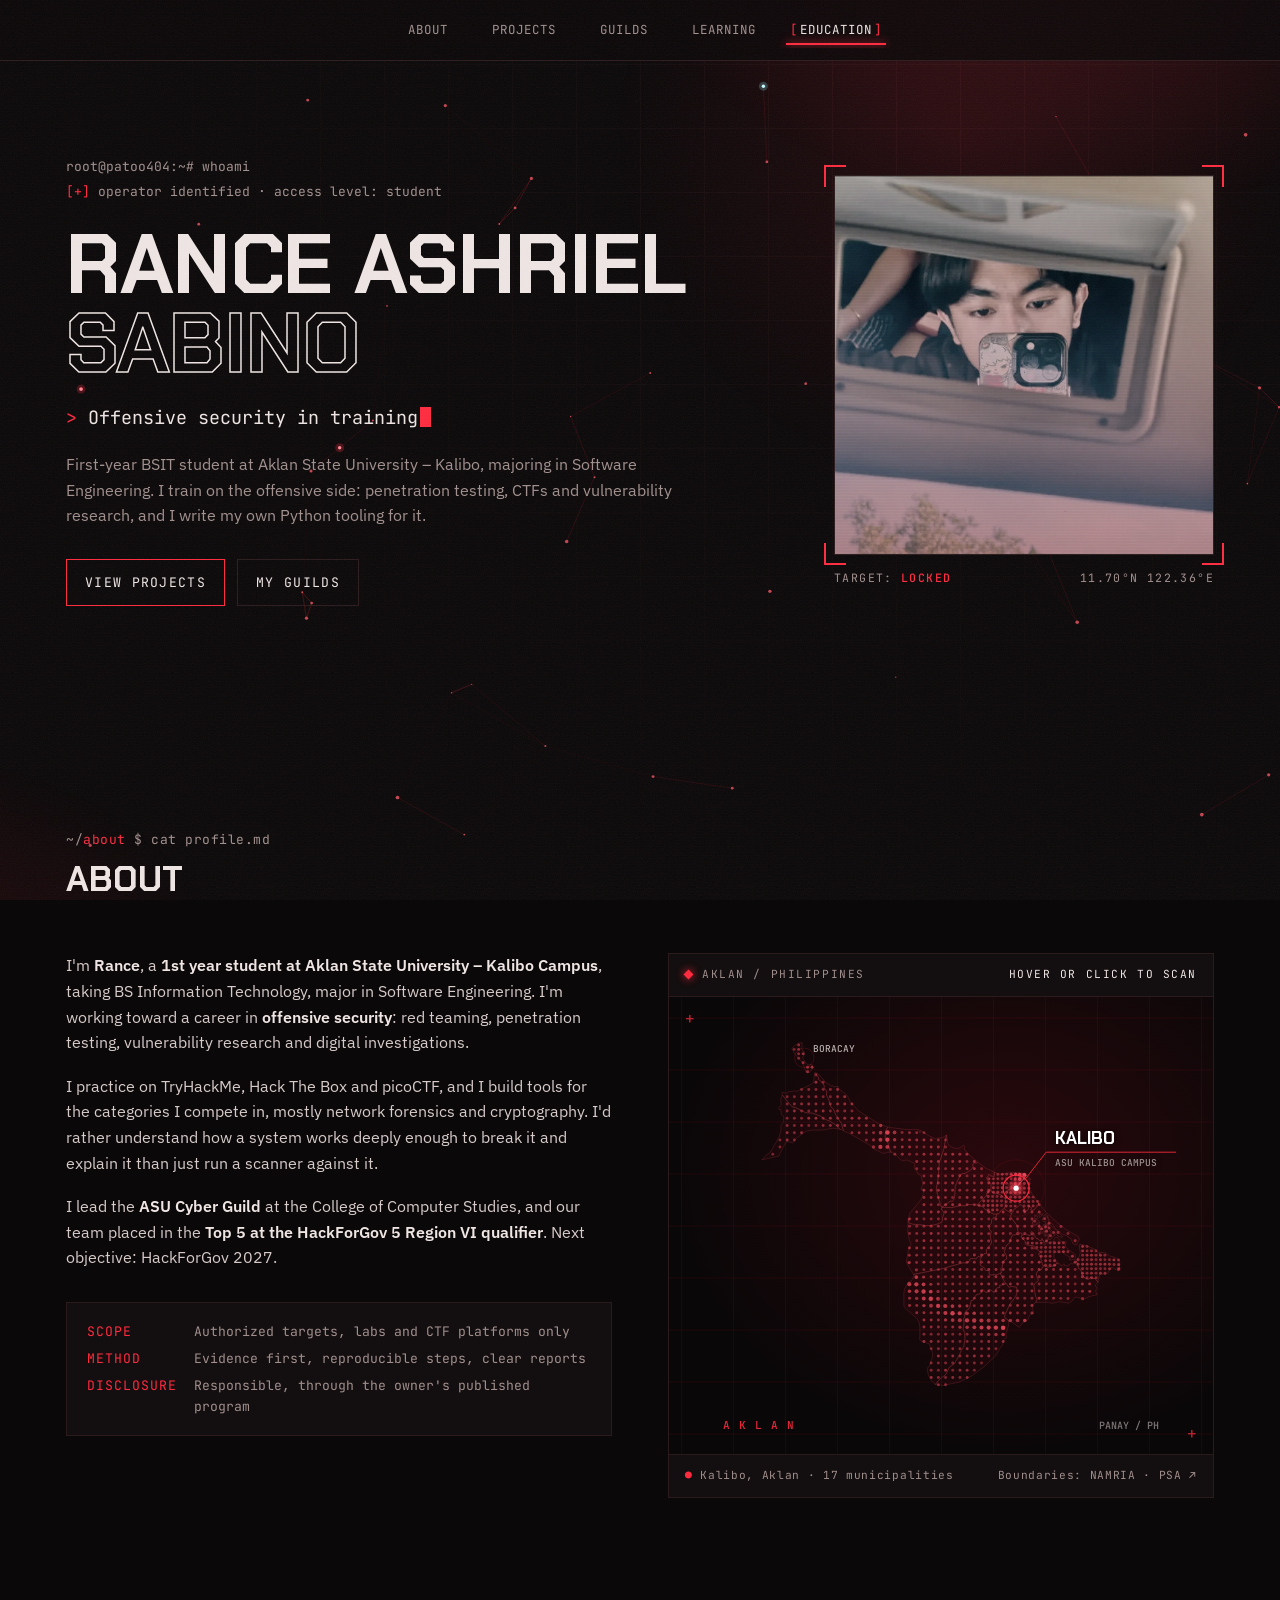
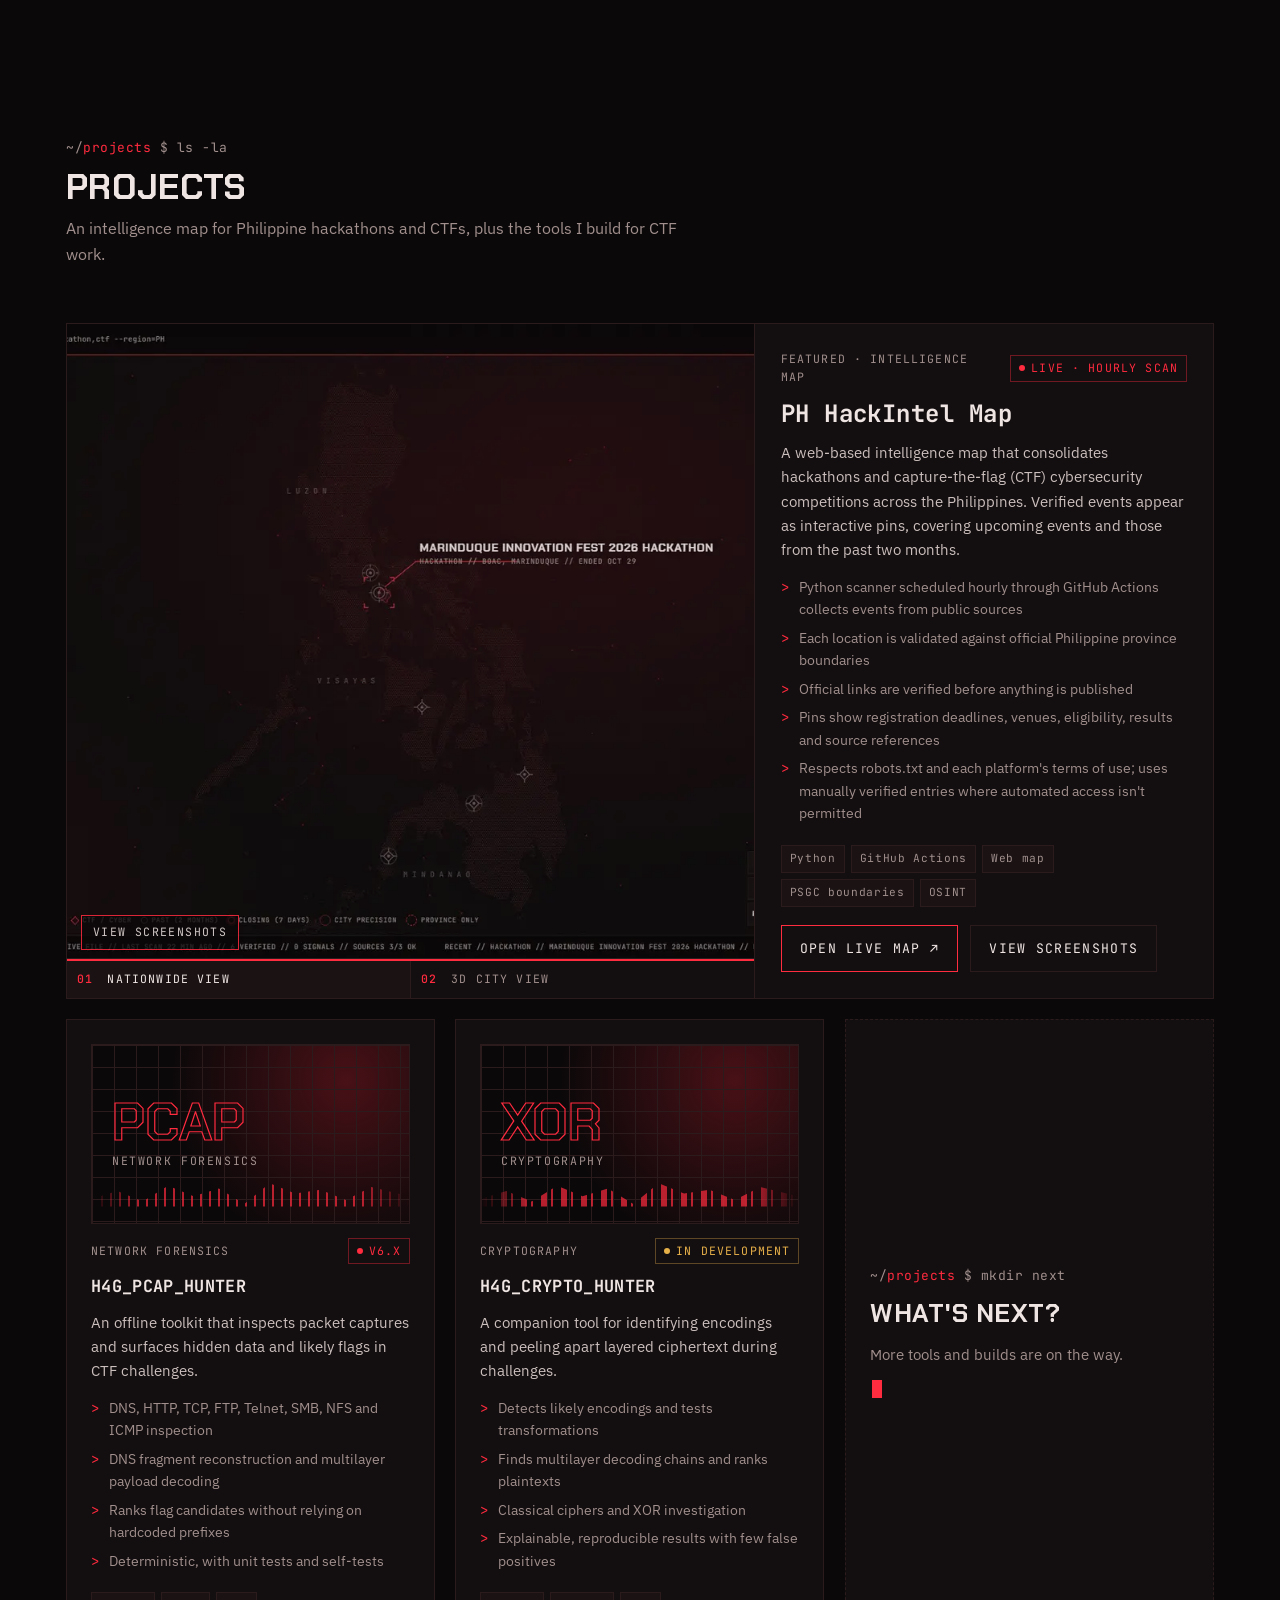
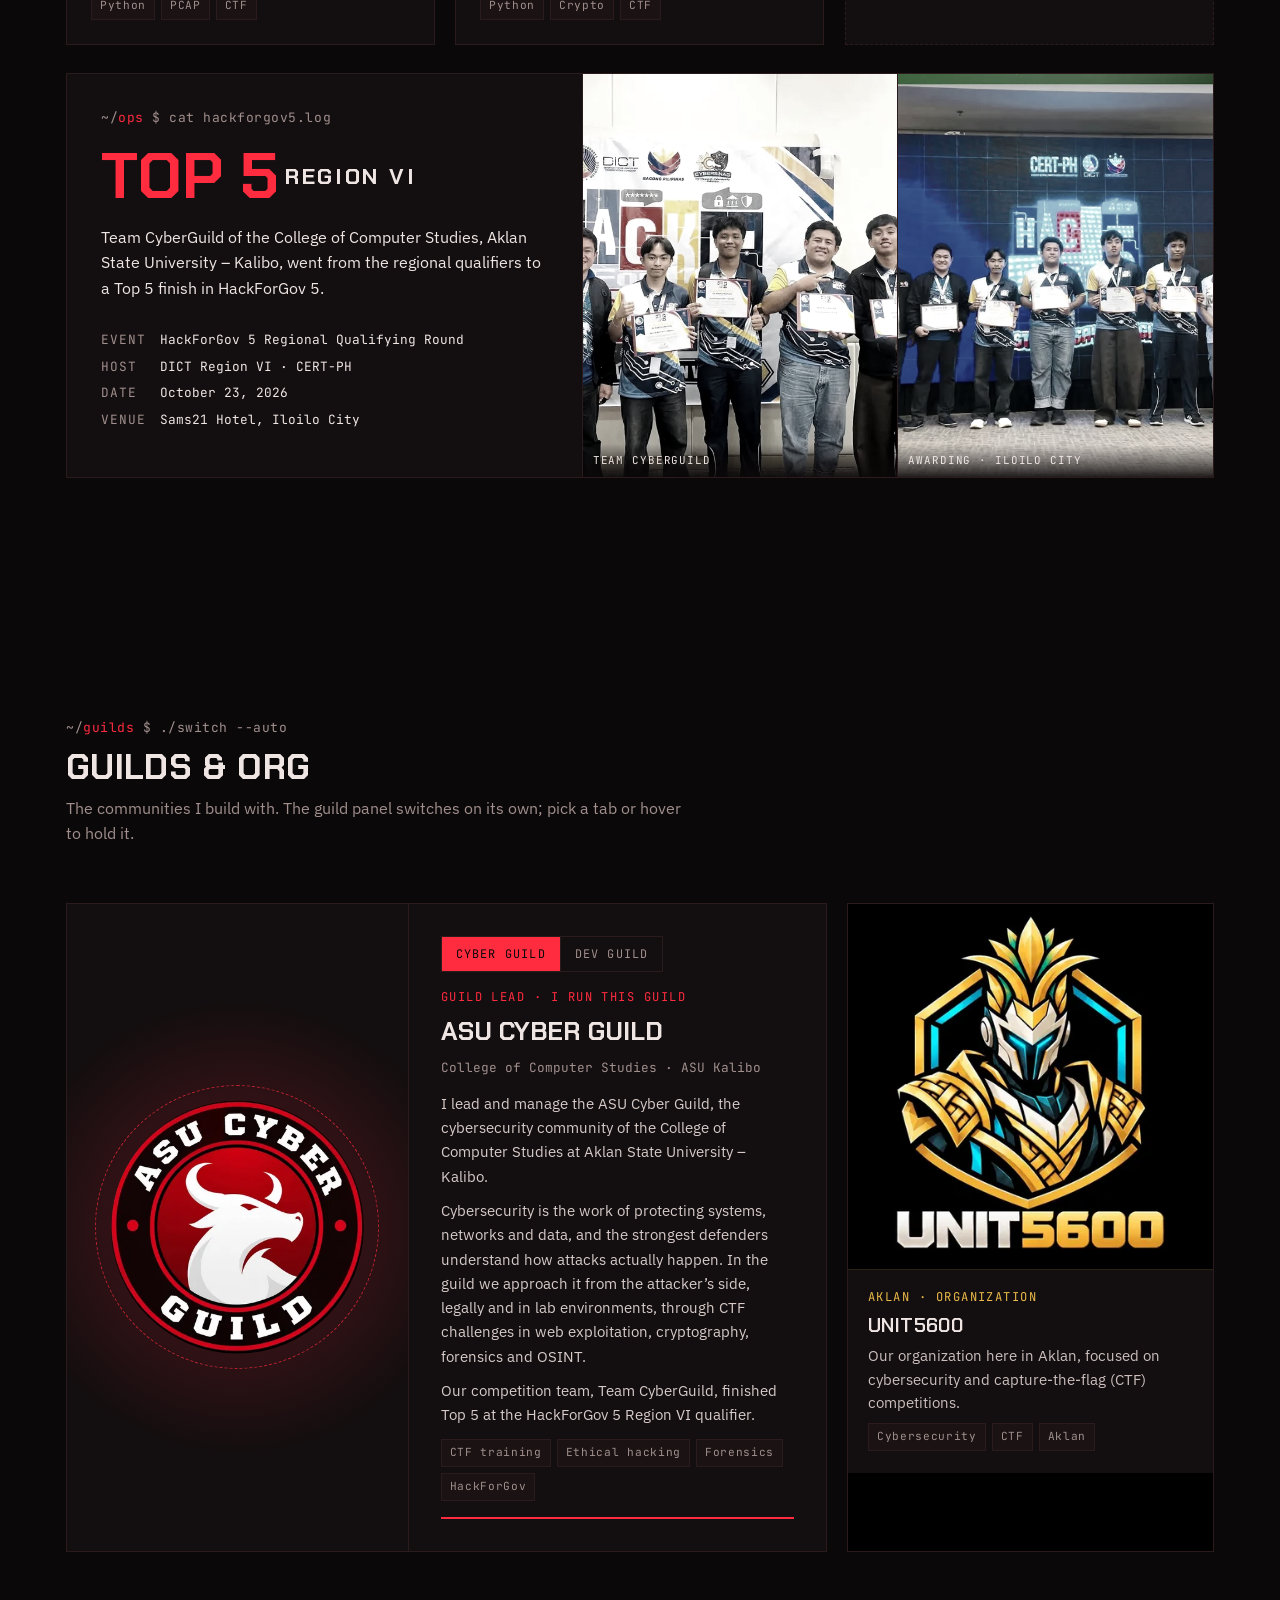
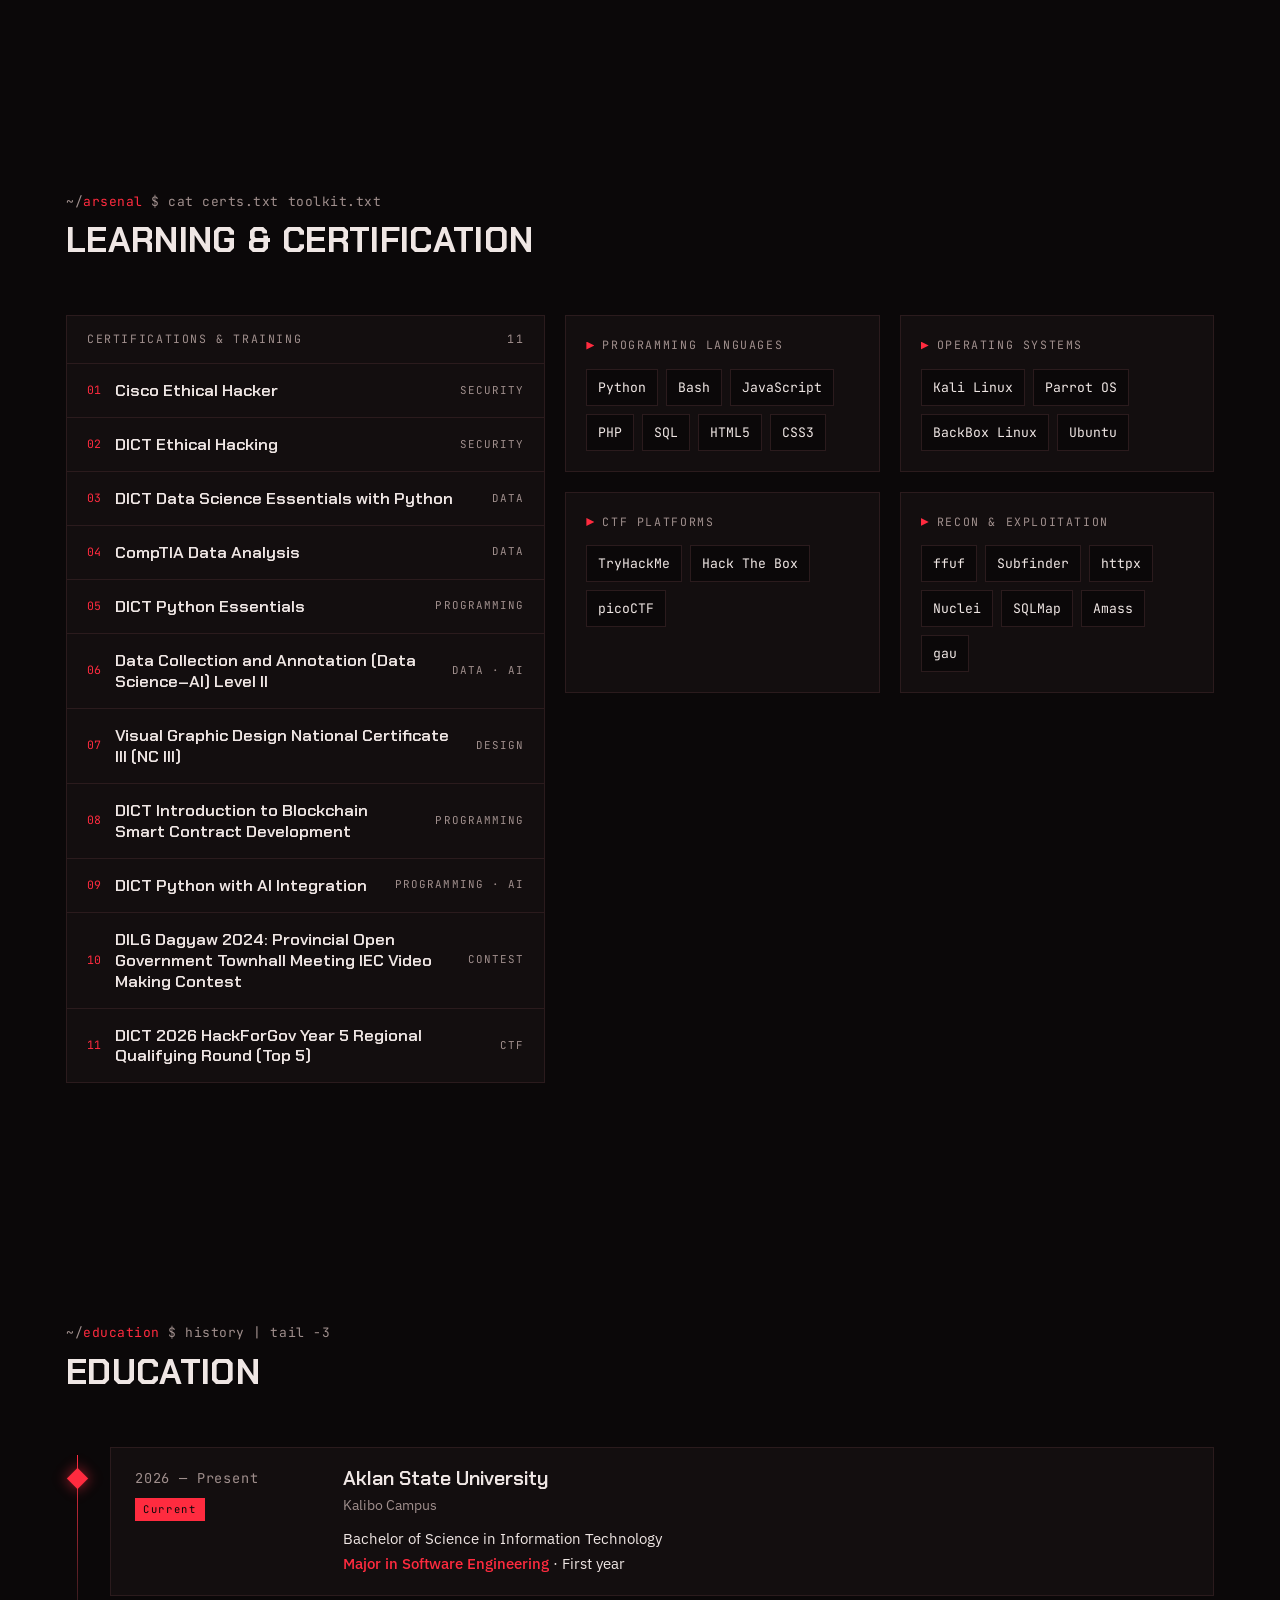
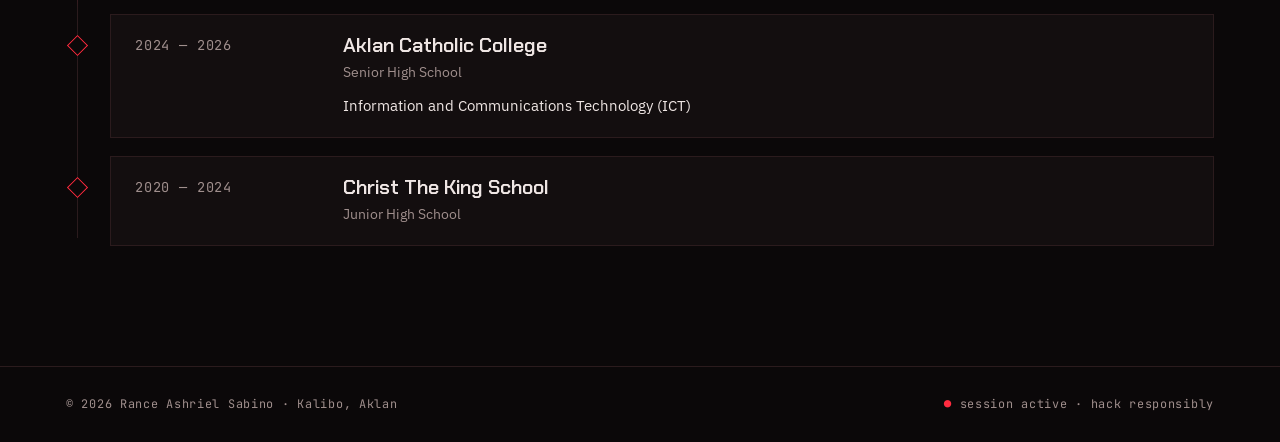
==== commit 98999d12: "otw kay crush" ====
--- a/index.html
+++ b/index.html
@@ -6,7 +6,7 @@
 <title>Rance Sabino Portfolio</title>
 <meta name="description" content="Portfolio of Rance Ashriel Sabino, 1st year BSIT student at Aklan State University – Kalibo Campus focused on offensive security, CTFs and building security tools.">
 <meta name="theme-color" content="#0b0809">
-<meta property="og:title" content="Rance Ashriel Sabino · Red Team Portfolio">
+<meta property="og:title" content="Rance Ashriel Sabino">
 <meta property="og:description" content="Offensive security in training. Projects, guilds, certifications and education.">
 <meta property="og:image" content="assets/profile.webp">
 <link rel="icon" href="data:image/svg+xml,%3Csvg xmlns='http://www.w3.org/2000/svg' viewBox='0 0 32 32'%3E%3Crect width='32' height='32' fill='%230b0809'/%3E%3Cpath d='M6 9l8 7-8 7' fill='none' stroke='%23ff2b3f' stroke-width='3'/%3E%3Crect x='16' y='21' width='10' height='3' fill='%23ff2b3f'/%3E%3C/svg%3E">
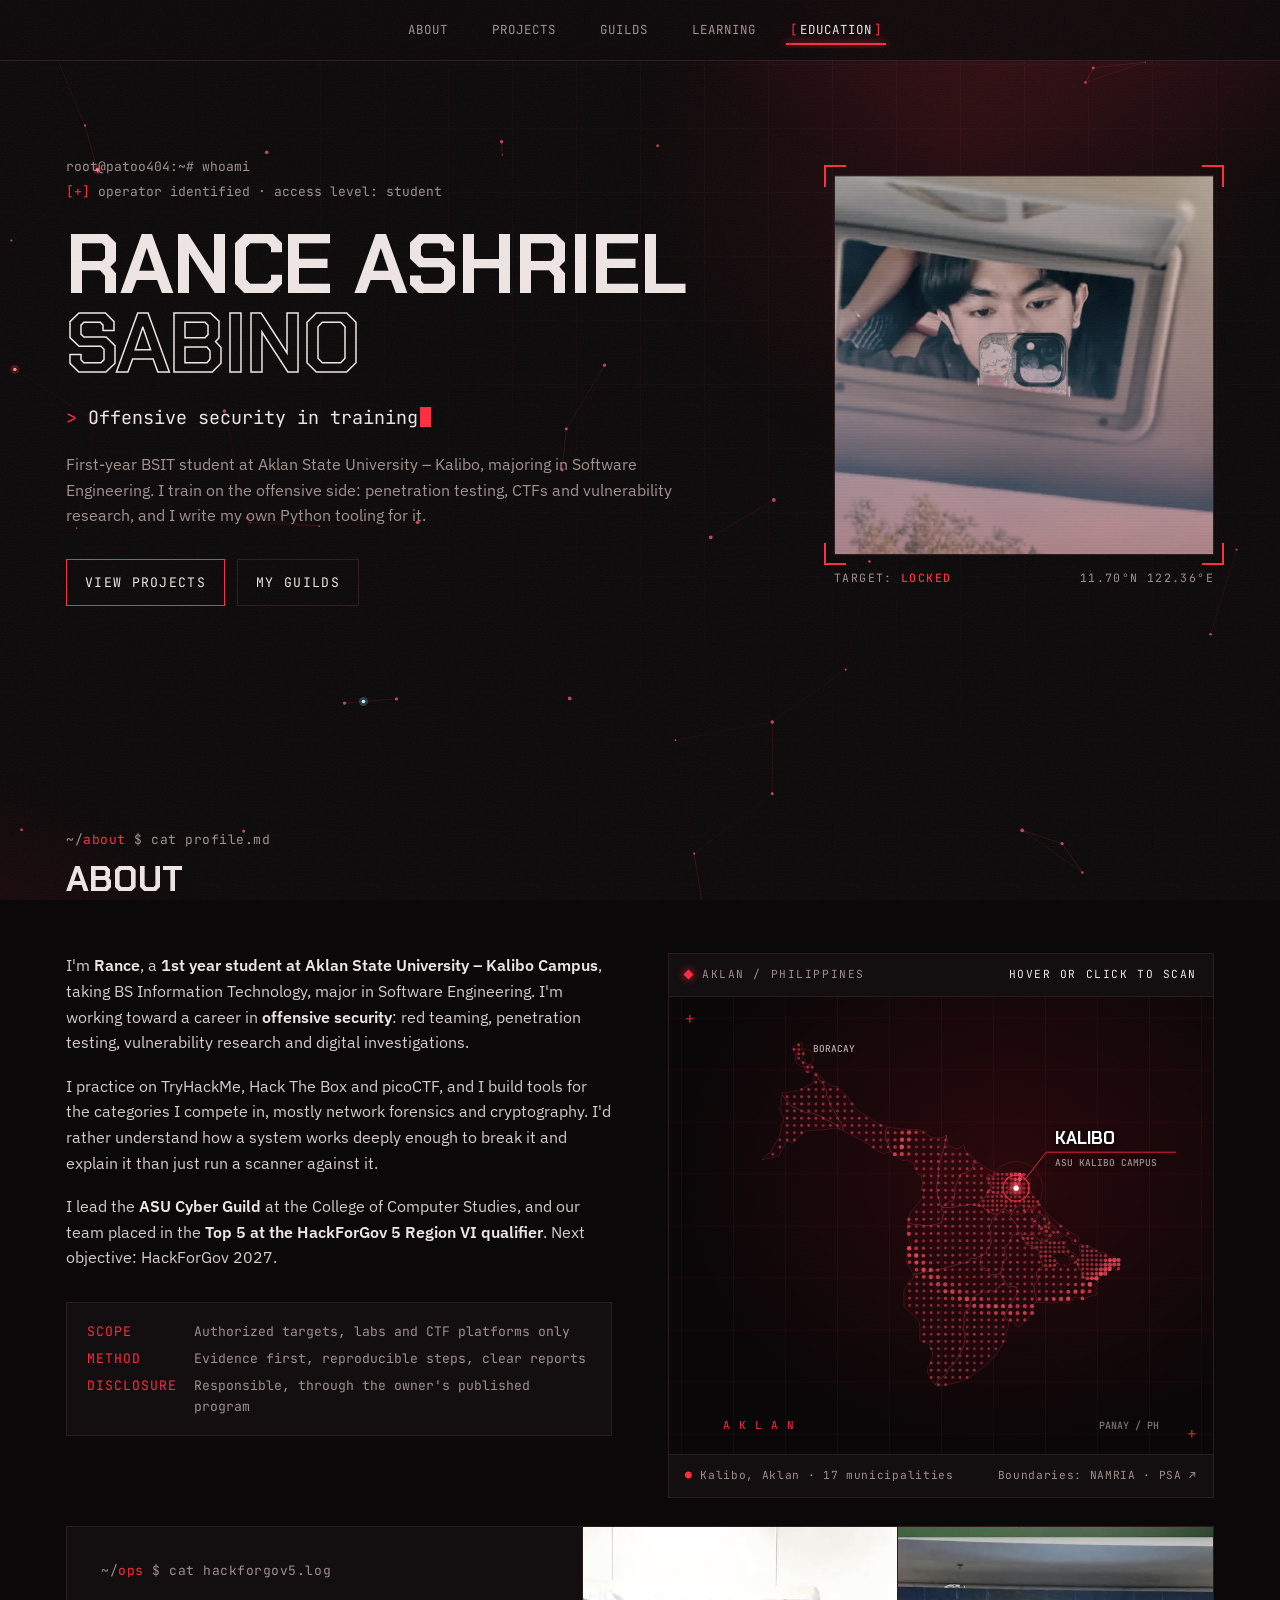
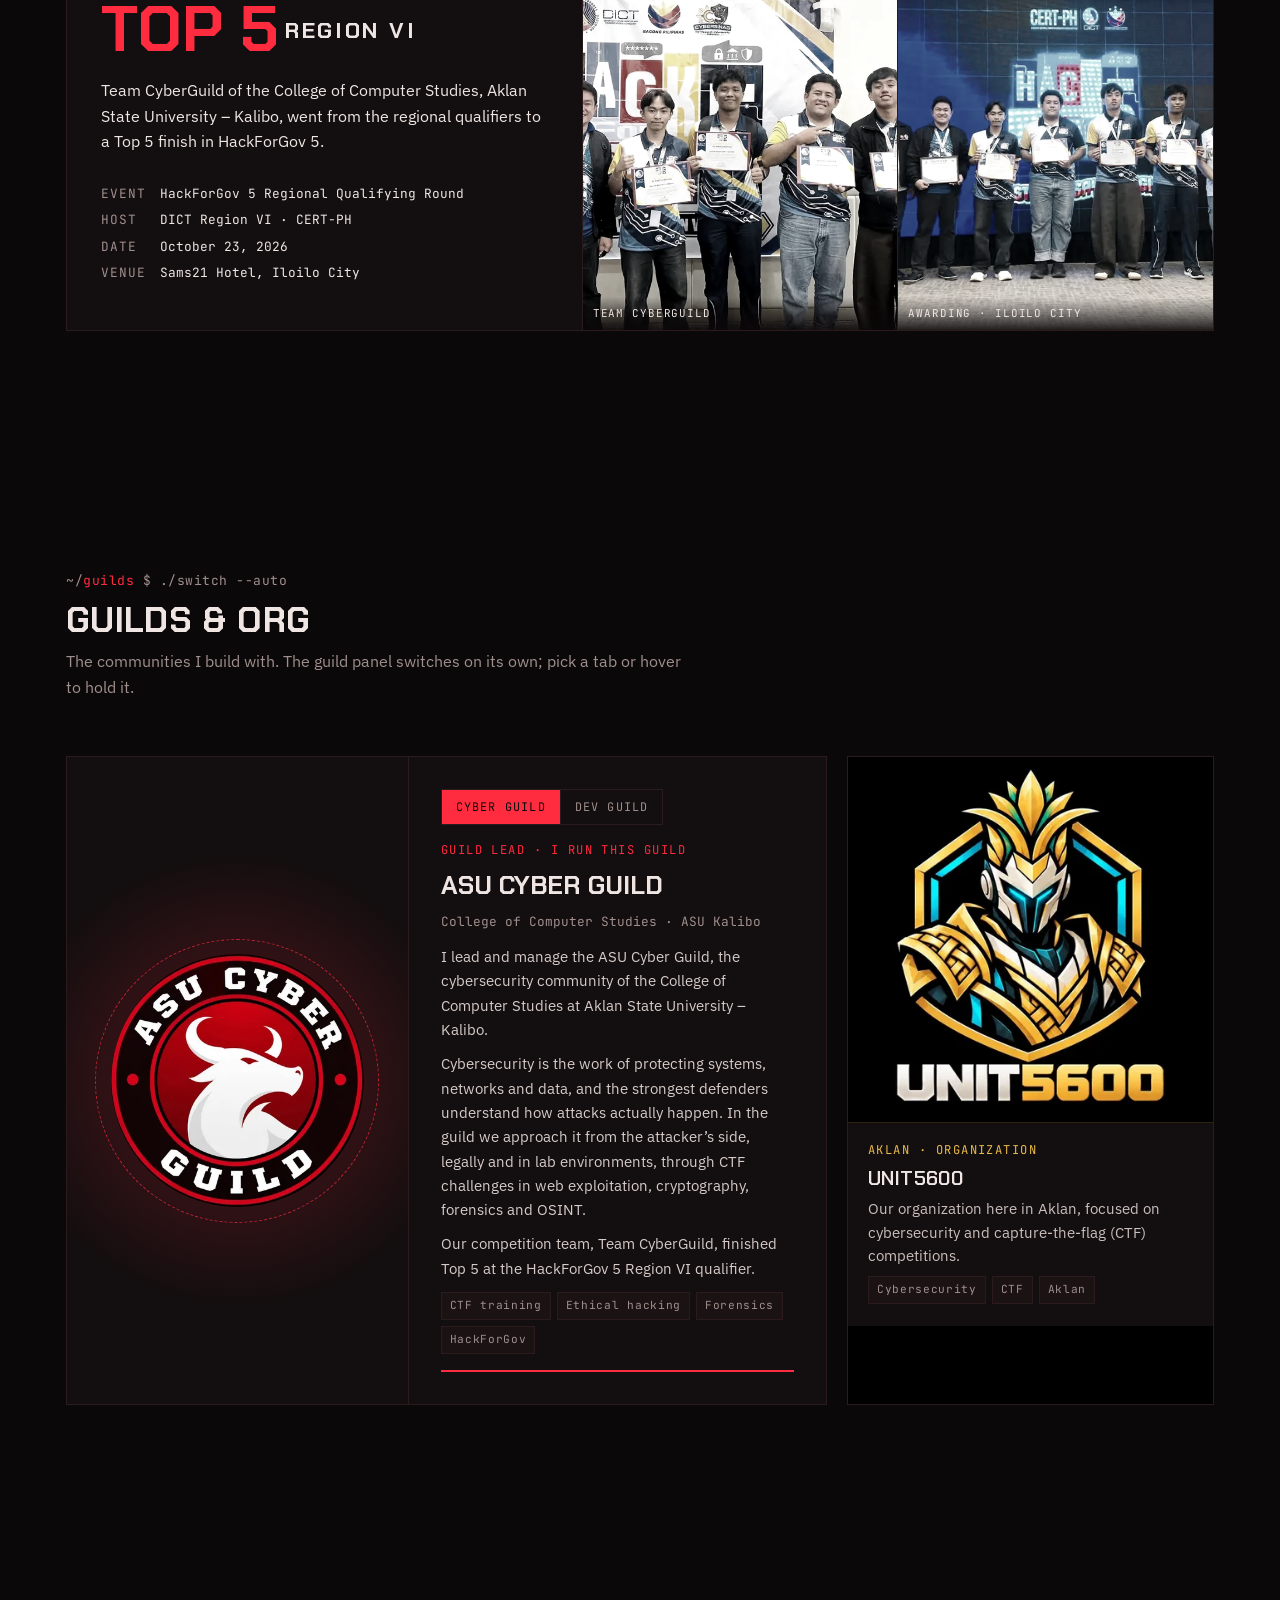
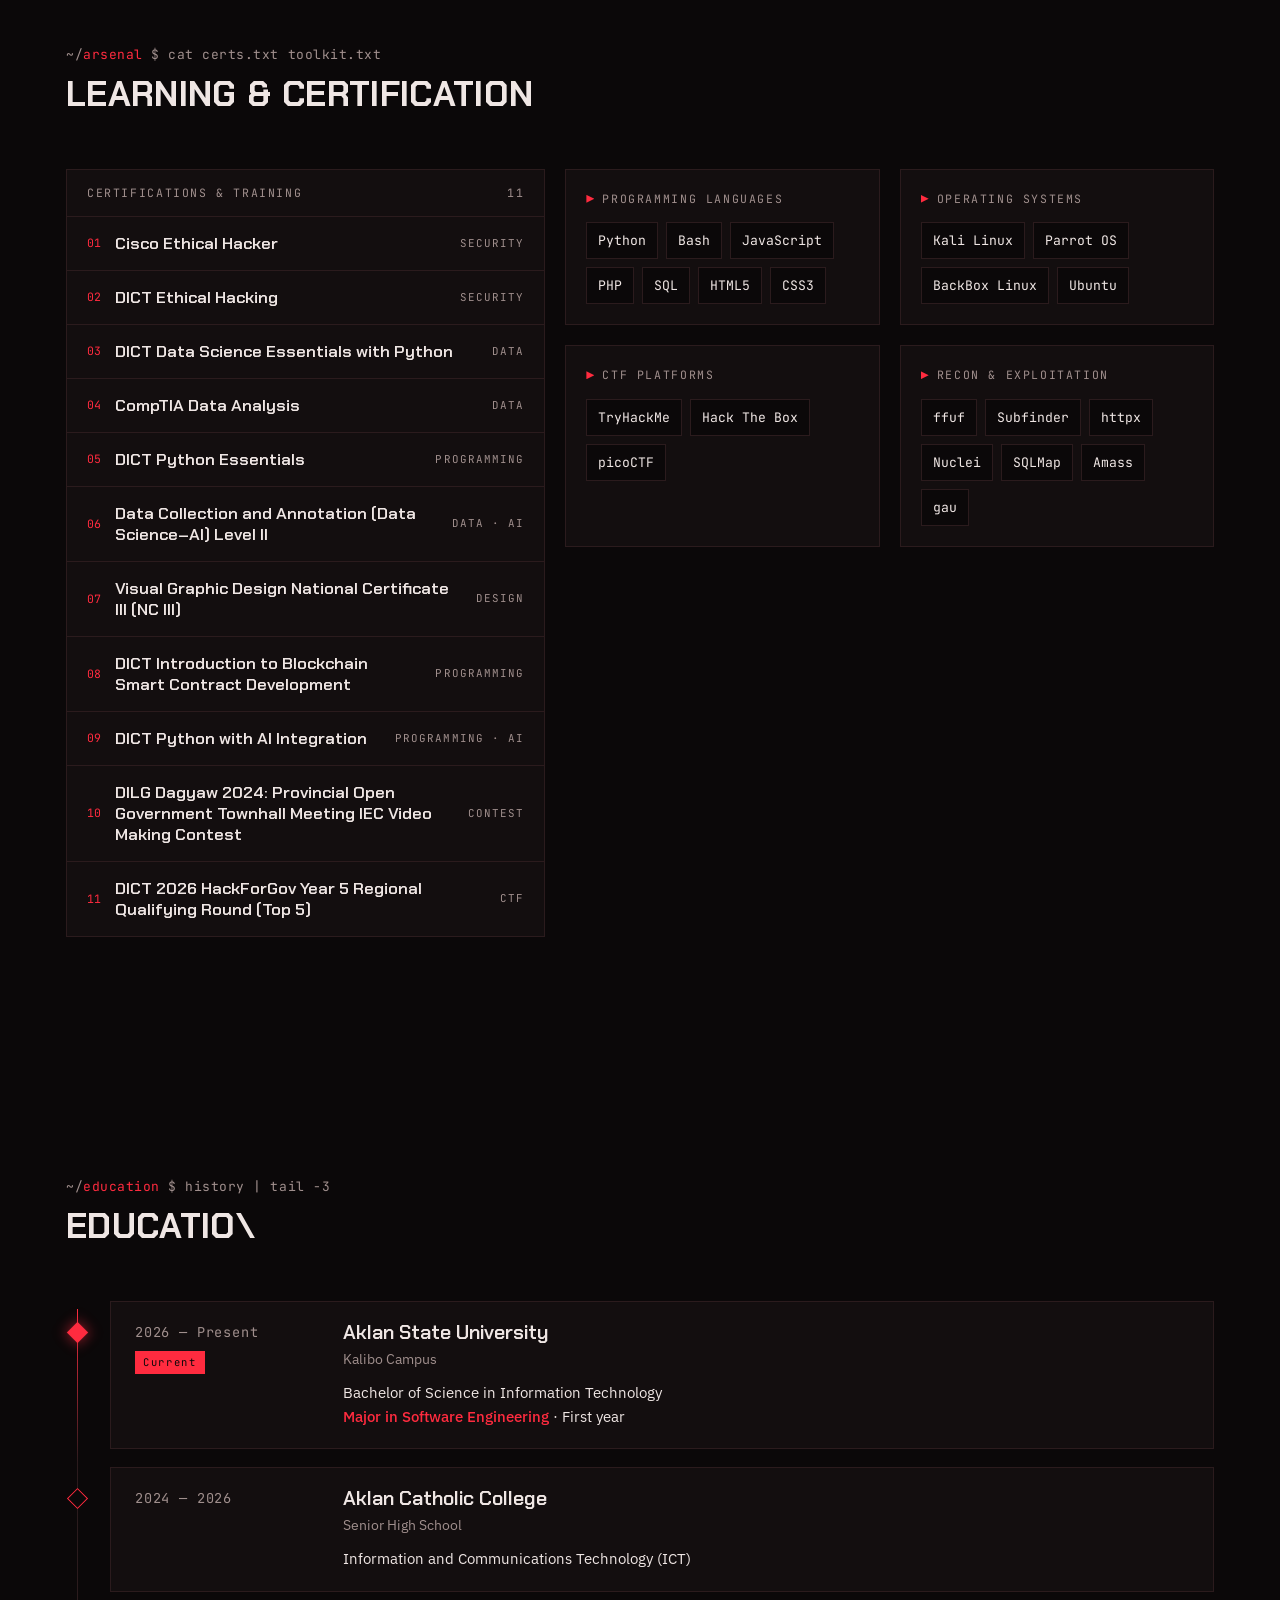
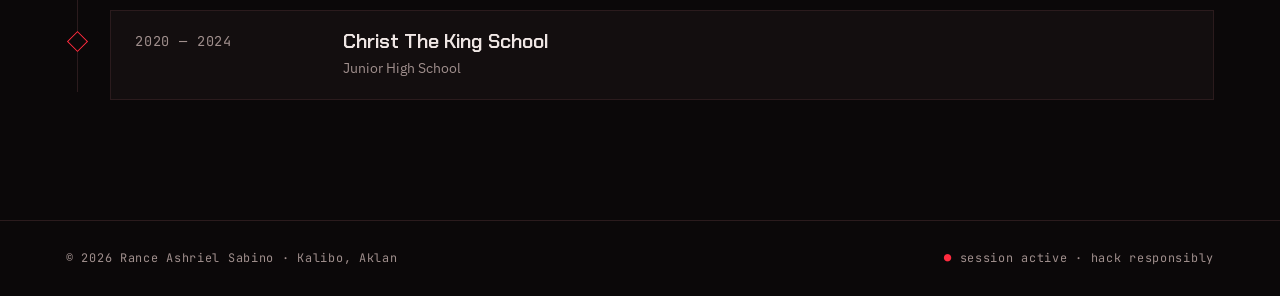
==== commit ee89d91c: "Add files via upload Add projects page and NULLHEIM" ====
--- a/index.html
+++ b/index.html
@@ -7,8 +7,10 @@
 <meta name="description" content="Portfolio of Rance Ashriel Sabino, 1st year BSIT student at Aklan State University – Kalibo Campus focused on offensive security, CTFs and building security tools.">
 <meta name="theme-color" content="#0b0809">
 <meta property="og:title" content="Rance Ashriel Sabino">
+<meta property="og:url" content="https://azzzriieell00.github.io/">
+<meta property="og:type" content="website">
 <meta property="og:description" content="Offensive security in training. Projects, guilds, certifications and education.">
-<meta property="og:image" content="assets/profile.webp">
+<meta property="og:image" content="https://azzzriieell00.github.io/assets/profile.webp">
 <link rel="icon" href="data:image/svg+xml,%3Csvg xmlns='http://www.w3.org/2000/svg' viewBox='0 0 32 32'%3E%3Crect width='32' height='32' fill='%230b0809'/%3E%3Cpath d='M6 9l8 7-8 7' fill='none' stroke='%23ff2b3f' stroke-width='3'/%3E%3Crect x='16' y='21' width='10' height='3' fill='%23ff2b3f'/%3E%3C/svg%3E">
 <link rel="preconnect" href="https://fonts.googleapis.com">
 <link rel="preconnect" href="https://fonts.gstatic.com" crossorigin>
@@ -510,6 +512,35 @@
 }
 @media (prefers-reduced-motion:reduce){.gbar{display:none}}
 
+/* second featured project, image on the right */
+.feature.rev .thumb{order:2;border-right:0;border-left:1px solid var(--line);cursor:pointer}
+.feature.rev{grid-template-columns:minmax(0,1fr) minmax(0,1.5fr)}
+.feature + .feature{margin-top:0}
+@media (max-width:820px){
+  .feature.rev{grid-template-columns:minmax(0,1fr)}
+  .feature.rev .thumb{order:0;border-left:0;border-bottom:1px solid var(--line);aspect-ratio:1265/724}
+}
+.feature.rev .thumb img{object-position:12% center}
+
+/* NULLHEIM: show the whole screenshot, letterboxed on the game's own navy */
+.feature.rev{grid-template-columns:minmax(0,1fr) minmax(0,1.6fr)}
+.feature.rev .thumb{display:flex;align-items:center;justify-content:center;background:#070b14;min-height:0;height:auto;align-self:stretch}
+.feature.rev .thumb img{width:100%;height:auto;max-height:100%;object-fit:contain;object-position:center}
+.card.feature.rev:hover .thumb img{transform:scale(1.02)}
+@media (max-width:820px){.feature.rev{grid-template-columns:minmax(0,1fr)}.feature.rev .thumb{aspect-ratio:auto}}
+@media (max-width:820px){.feature.rev .thumb-cta{display:none}}
+
+/* page transition + projects page */
+body.leaving main,body.leaving footer{animation:leave .3s steps(3) forwards}
+@keyframes leave{0%{filter:none}40%{transform:translateX(6px) skewX(-3deg);filter:drop-shadow(-4px 0 rgba(143,246,255,.7)) drop-shadow(4px 0 rgba(255,43,63,.8));clip-path:inset(0 0 40% 0)}
+  70%{transform:translateX(-8px);clip-path:inset(35% 0 0 0);opacity:.6}100%{opacity:0;clip-path:inset(50% 0 50% 0)}}
+.proj-page{padding-top:clamp(40px,7vw,80px)}
+.proj-page h1{font-size:var(--step-4);font-weight:700;text-transform:uppercase;letter-spacing:-.01em;line-height:.95}
+.back{align-self:flex-start;font-family:var(--f-mono);font-size:.78rem;letter-spacing:.1em;text-transform:uppercase;color:var(--muted);text-decoration:none;padding:8px 0;transition:color .2s,translate .2s}
+.back:hover{color:var(--red);translate:-4px 0}
+.proj-count{font-family:var(--f-mono);font-size:var(--step--1);color:var(--muted)}
+.proj-count b{color:var(--red);font-weight:500}
+
 </style>
 <style>[hidden]{display:none!important}:root{padding-top:env(safe-area-inset-top,0px);padding-bottom:env(safe-area-inset-bottom,0px)}</style>
 </head>
@@ -530,7 +561,7 @@
   <div class="bar-in">
     <nav class="nav" aria-label="Sections">
       <a href="#about" data-scramble>About</a>
-      <a href="#projects" data-scramble>Projects</a>
+      <a href="projects.html" data-page data-scramble>Projects</a>
       <a href="#guilds" data-scramble>Guilds</a>
       <a href="#learning" data-scramble>Learning</a>
       <a href="#education" data-scramble>Education</a>
@@ -541,7 +572,6 @@
 </header>
 
 <main id="top">
-  <!-- HERO -->
   <section class="hero">
     <div class="wrap hero-grid">
       <div>
@@ -556,7 +586,7 @@
         <div class="role" aria-live="polite"><span class="pfx">&gt; </span><span id="role">Offensive security in training</span><span class="caret" aria-hidden="true"></span></div>
         <p class="lede">First-year BSIT student at Aklan State University – Kalibo, majoring in Software Engineering. I train on the offensive side: penetration testing, CTFs and vulnerability research, and I write my own Python tooling for it.</p>
         <div class="cta">
-          <a class="btn" href="#projects" data-scramble>View projects</a>
+          <a class="btn" href="projects.html" data-page data-scramble>View projects</a>
           <a class="btn ghost" href="#guilds" data-scramble>My guilds</a>
         </div>
       </div>
@@ -576,7 +606,6 @@
     </div>
   </section>
 
-  <!-- ABOUT -->
   <section id="about">
     <div class="wrap">
       <div class="sec-head">
@@ -603,87 +632,6 @@
           <figcaption class="ft"><span><b>●</b> Kalibo, Aklan · 17 municipalities</span><a href="https://data.humdata.org/dataset/cod-ab-phl" target="_blank" rel="noopener">Boundaries: NAMRIA · PSA ↗</a></figcaption>
         </figure>
       </div>
-    </div>
-  </section>
-
-  <!-- PROJECTS -->
-  <section id="projects">
-    <div class="wrap">
-      <div class="sec-head">
-        <span class="path">~/<em>projects</em> $ ls -la</span>
-        <h2 class="glitch" data-text="Projects">Projects</h2>
-        <p class="lede">An intelligence map for Philippine hackathons and CTFs, plus the tools I build for CTF work.</p>
-      </div>
-      <article class="card feature" data-tilt="2.5" data-spot>
-        <span class="corner tl"></span><span class="corner br"></span>
-        <div class="gallery" id="hiGallery">
-          <button class="thumb shot-open" type="button" aria-label="View PH HackIntel Map screenshots full size">
-            <img class="gimg on" data-cap="Nationwide view" src="assets/hackintel.webp" alt="PH HackIntel Map nationwide view: a dark red map of the Philippines with event pins, a targets list on the left and an event intel panel on the right" width="1600" height="788">
-            <img class="gimg" data-cap="3D city view" src="assets/hackintel_city.webp" alt="PH HackIntel Map 3D city view: extruded buildings and roads around Boac, Marinduque with the event pin and intel panel" width="1600" height="784">
-            <span class="thumb-cta">View screenshots</span>
-          </button>
-          <div class="gtabs" role="tablist" aria-label="Screenshots">
-            <button class="gtab" role="tab" aria-selected="true" data-i="0"><b>01</b> Nationwide view</button>
-            <button class="gtab" role="tab" aria-selected="false" data-i="1"><b>02</b> 3D city view</button>
-            <span class="gbar"><i></i></span>
-          </div>
-        </div>
-        <div class="feature-copy">
-          <div class="card-top"><span>Featured · Intelligence map</span><span class="status live">Live · hourly scan</span></div>
-          <h3>PH HackIntel Map</h3>
-          <p>A web-based intelligence map that consolidates hackathons and capture-the-flag (CTF) cybersecurity competitions across the Philippines. Verified events appear as interactive pins, covering upcoming events and those from the past two months.</p>
-          <ul>
-            <li>Python scanner scheduled hourly through GitHub Actions collects events from public sources</li>
-            <li>Each location is validated against official Philippine province boundaries</li>
-            <li>Official links are verified before anything is published</li>
-            <li>Pins show registration deadlines, venues, eligibility, results and source references</li>
-            <li>Respects robots.txt and each platform's terms of use; uses manually verified entries where automated access isn't permitted</li>
-          </ul>
-          <div class="tags"><span class="tag">Python</span><span class="tag">GitHub Actions</span><span class="tag">Web map</span><span class="tag">PSGC boundaries</span><span class="tag">OSINT</span></div>
-          <div class="cta proj-cta">
-            <a class="btn" href="https://azzzriieell00.github.io/ph-hackintel/" target="_blank" rel="noopener" data-scramble>Open live map ↗</a>
-            <button class="btn ghost shot-open" type="button">View screenshots</button>
-          </div>
-        </div>
-      </article>
-
-      <div class="cards">
-        <article class="card" data-tilt="7" data-spot>
-          <span class="corner tl"></span><span class="corner br"></span>
-          <div class="thumb gen" aria-hidden="true"><span class="g-big">PCAP</span><span class="g-sub">network forensics</span><span class="g-wave"></span></div>
-          <div class="card-top"><span>Network forensics</span><span class="status live">v6.x</span></div>
-          <h3>H4G_PCAP_HUNTER</h3>
-          <p>An offline toolkit that inspects packet captures and surfaces hidden data and likely flags in CTF challenges.</p>
-          <ul>
-            <li>DNS, HTTP, TCP, FTP, Telnet, SMB, NFS and ICMP inspection</li>
-            <li>DNS fragment reconstruction and multilayer payload decoding</li>
-            <li>Ranks flag candidates without relying on hardcoded prefixes</li>
-            <li>Deterministic, with unit tests and self-tests</li>
-          </ul>
-          <div class="tags"><span class="tag">Python</span><span class="tag">PCAP</span><span class="tag">CTF</span></div>
-        </article>
-        <article class="card" data-tilt="7" data-spot>
-          <span class="corner tl"></span><span class="corner br"></span>
-          <div class="thumb gen xor" aria-hidden="true"><span class="g-big">XOR</span><span class="g-sub">cryptography</span><span class="g-wave"></span></div>
-          <div class="card-top"><span>Cryptography</span><span class="status dev">In development</span></div>
-          <h3>H4G_CRYPTO_HUNTER</h3>
-          <p>A companion tool for identifying encodings and peeling apart layered ciphertext during challenges.</p>
-          <ul>
-            <li>Detects likely encodings and tests transformations</li>
-            <li>Finds multilayer decoding chains and ranks plaintexts</li>
-            <li>Classical ciphers and XOR investigation</li>
-            <li>Explainable, reproducible results with few false positives</li>
-          </ul>
-          <div class="tags"><span class="tag">Python</span><span class="tag">Crypto</span><span class="tag">CTF</span></div>
-        </article>
-        <article class="card next" data-spot>
-          <span class="corner tl"></span><span class="corner br"></span>
-          <span class="path">~/<em>projects</em> $ mkdir next</span>
-          <h3 class="glitch" data-text="What's next?">What's next?</h3>
-          <p>More tools and builds are on the way.</p>
-          <span class="caret" aria-hidden="true"></span>
-        </article>
-      </div>
 
       <div class="record" data-spot>
         <div class="record-copy">
@@ -705,7 +653,6 @@
     </div>
   </section>
 
-  <!-- GUILDS -->
   <section id="guilds">
     <div class="wrap">
       <div class="sec-head">
@@ -756,7 +703,6 @@
     </div>
   </section>
 
-  <!-- LEARNING -->
   <section id="learning">
     <div class="wrap">
       <div class="sec-head">
@@ -800,7 +746,6 @@
     </div>
   </section>
 
-  <!-- EDUCATION -->
   <section id="education">
     <div class="wrap">
       <div class="sec-head">
@@ -844,11 +789,6 @@
     </div>
   </section>
 </main>
-<dialog id="shotBox" class="shotbox" aria-label="PH HackIntel Map screenshot">
-  <button class="shot-close" type="button" aria-label="Close screenshot">Close [x]</button>
-  <img id="boxImg" src="assets/hackintel.webp" alt="PH HackIntel Map full screenshot" width="1600" height="788">
-  <div class="box-nav"><button class="box-prev" type="button" aria-label="Previous screenshot">&lt; Prev</button><span id="boxCap">01 / 02 · Nationwide view</span><button class="box-next" type="button" aria-label="Next screenshot">Next &gt;</button></div>
-</dialog>
 
 <footer>
   <div class="wrap"><span>© 2026 Rance Ashriel Sabino · Kalibo, Aklan</span><span><b>●</b> session active · hack responsibly</span></div>
@@ -890,7 +830,7 @@
   const roles = ['Offensive security in training','CTF player · HackForGov 5 Top 5','Python tool builder','Lead, ASU Cyber Guild','BSIT · Software Engineering'];
   const roleEl = document.getElementById('role');
   let ri = 0;
-  if(!reduce){
+  if(!reduce && roleEl){
     setInterval(()=>{ ri=(ri+1)%roles.length; scramble(roleEl, roles[ri], 700); }, 3200);
   }
 
@@ -958,6 +898,7 @@
     }
   };
   const sw = document.getElementById('switcher');
+  if(sw){
   const logo = document.getElementById('logo');
   const logoImg = document.getElementById('logoImg');
   const tabs = [...sw.querySelectorAll('.tab')];
@@ -1012,10 +953,11 @@
   });
   fill('cyber', false);
   restart();
+  }
 
   /* --- active nav link --- */
   const links = [...document.querySelectorAll('.nav a')];
-  const secs = links.map(a=>document.querySelector(a.getAttribute('href')));
+  const secs = links.map(a=>{ const h=a.getAttribute('href'); return h.charAt(0)==='#' ? document.querySelector(h) : null; });
   if('IntersectionObserver' in window){
     const io = new IntersectionObserver(entries=>{
       entries.forEach(en=>{ if(en.isIntersecting){ links.forEach(a=>a.classList.toggle('on', a.getAttribute('href')==='#'+en.target.id)); } });
@@ -1220,6 +1162,17 @@
     if(nav.scrollWidth > nav.clientWidth+2) nav.scrollTo({left:a.offsetLeft-nav.clientWidth/2+a.offsetWidth/2, behavior:'smooth'});
   }
   new MutationObserver(moveInd).observe(nav, {subtree:true, attributes:true, attributeFilter:['class']});
+  moveInd(); if(document.fonts && document.fonts.ready) document.fonts.ready.then(moveInd);
+
+  /* ---------- page-to-page transition ---------- */
+  document.addEventListener('click', e => {
+    const a = e.target.closest && e.target.closest('a[data-page]');
+    if(!a || reduce || e.metaKey || e.ctrlKey || e.shiftKey || e.button!==0) return;
+    e.preventDefault();
+    document.body.classList.add('leaving');
+    setTimeout(() => { location.href = a.href; }, 300);
+  });
+  addEventListener('pageshow', () => document.body.classList.remove('leaving'));
   addEventListener('resize', moveInd);
   let sTick = false;
   addEventListener('scroll', () => {
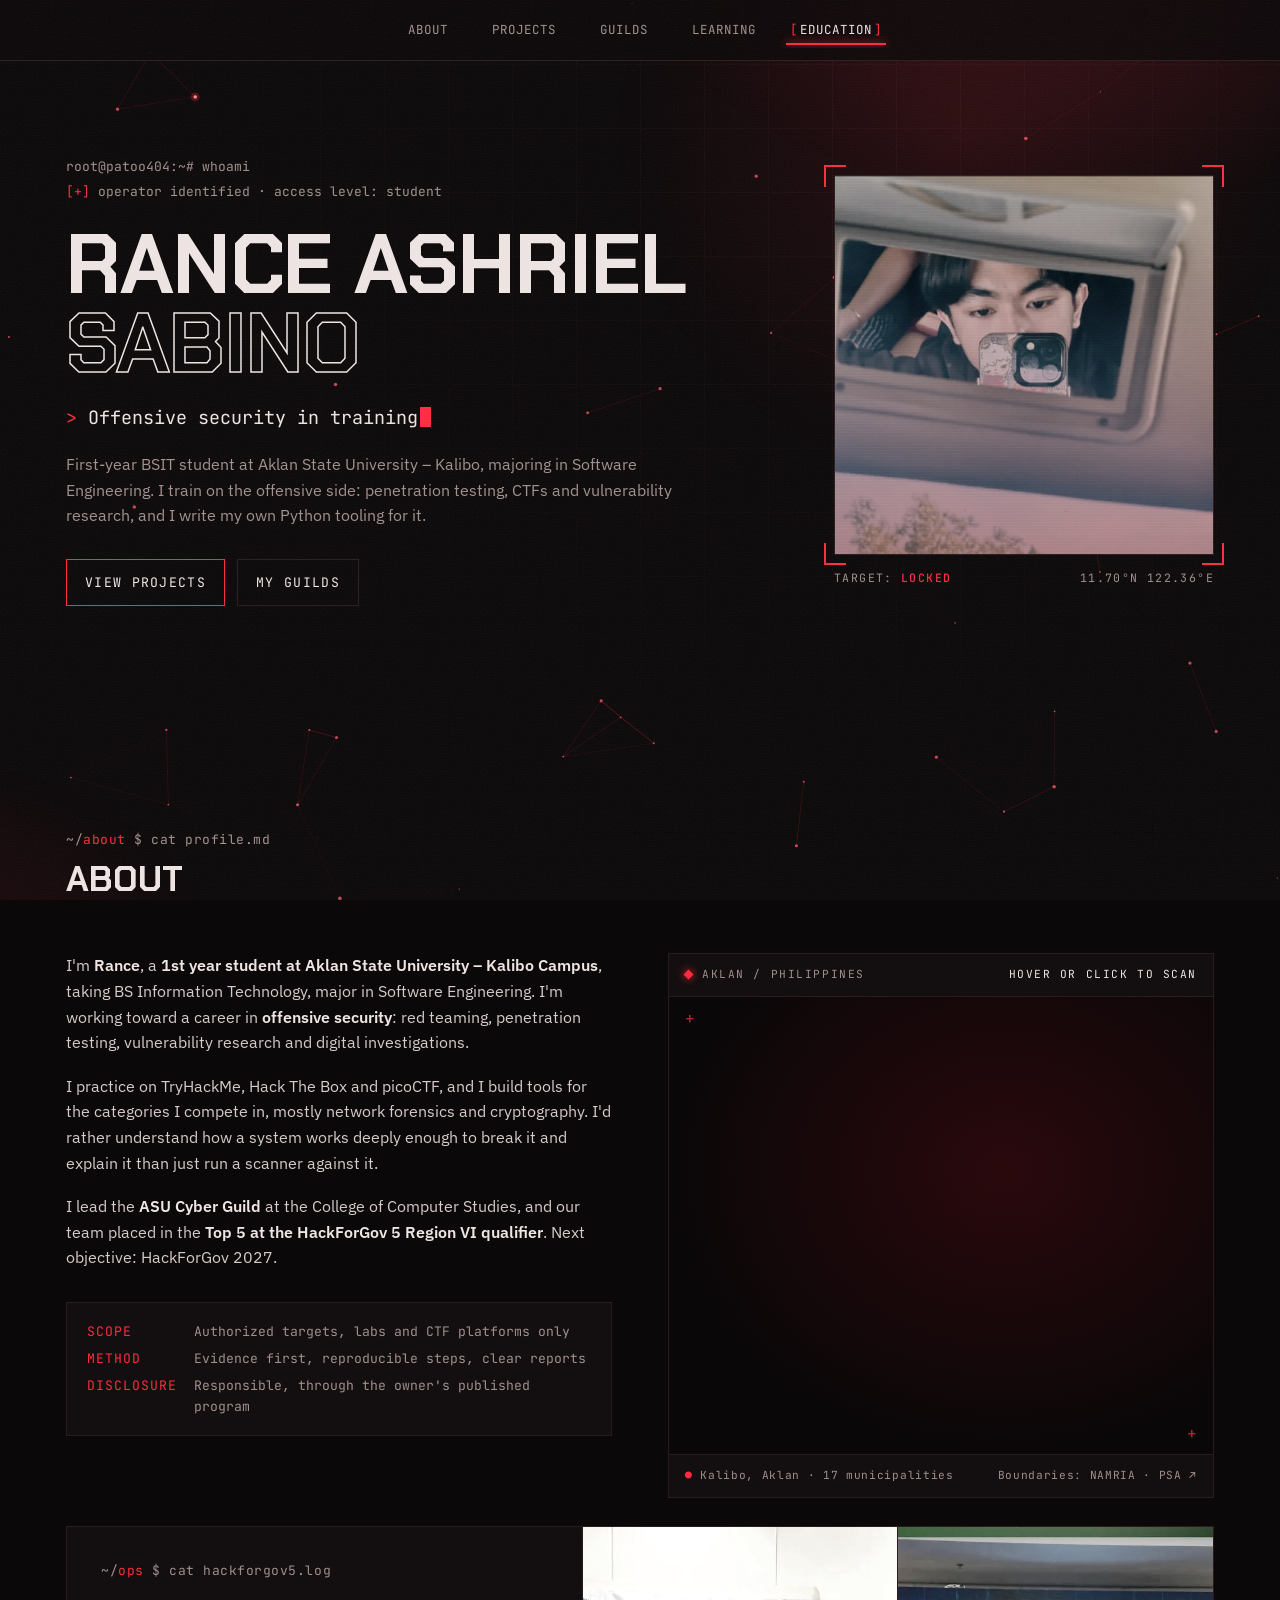
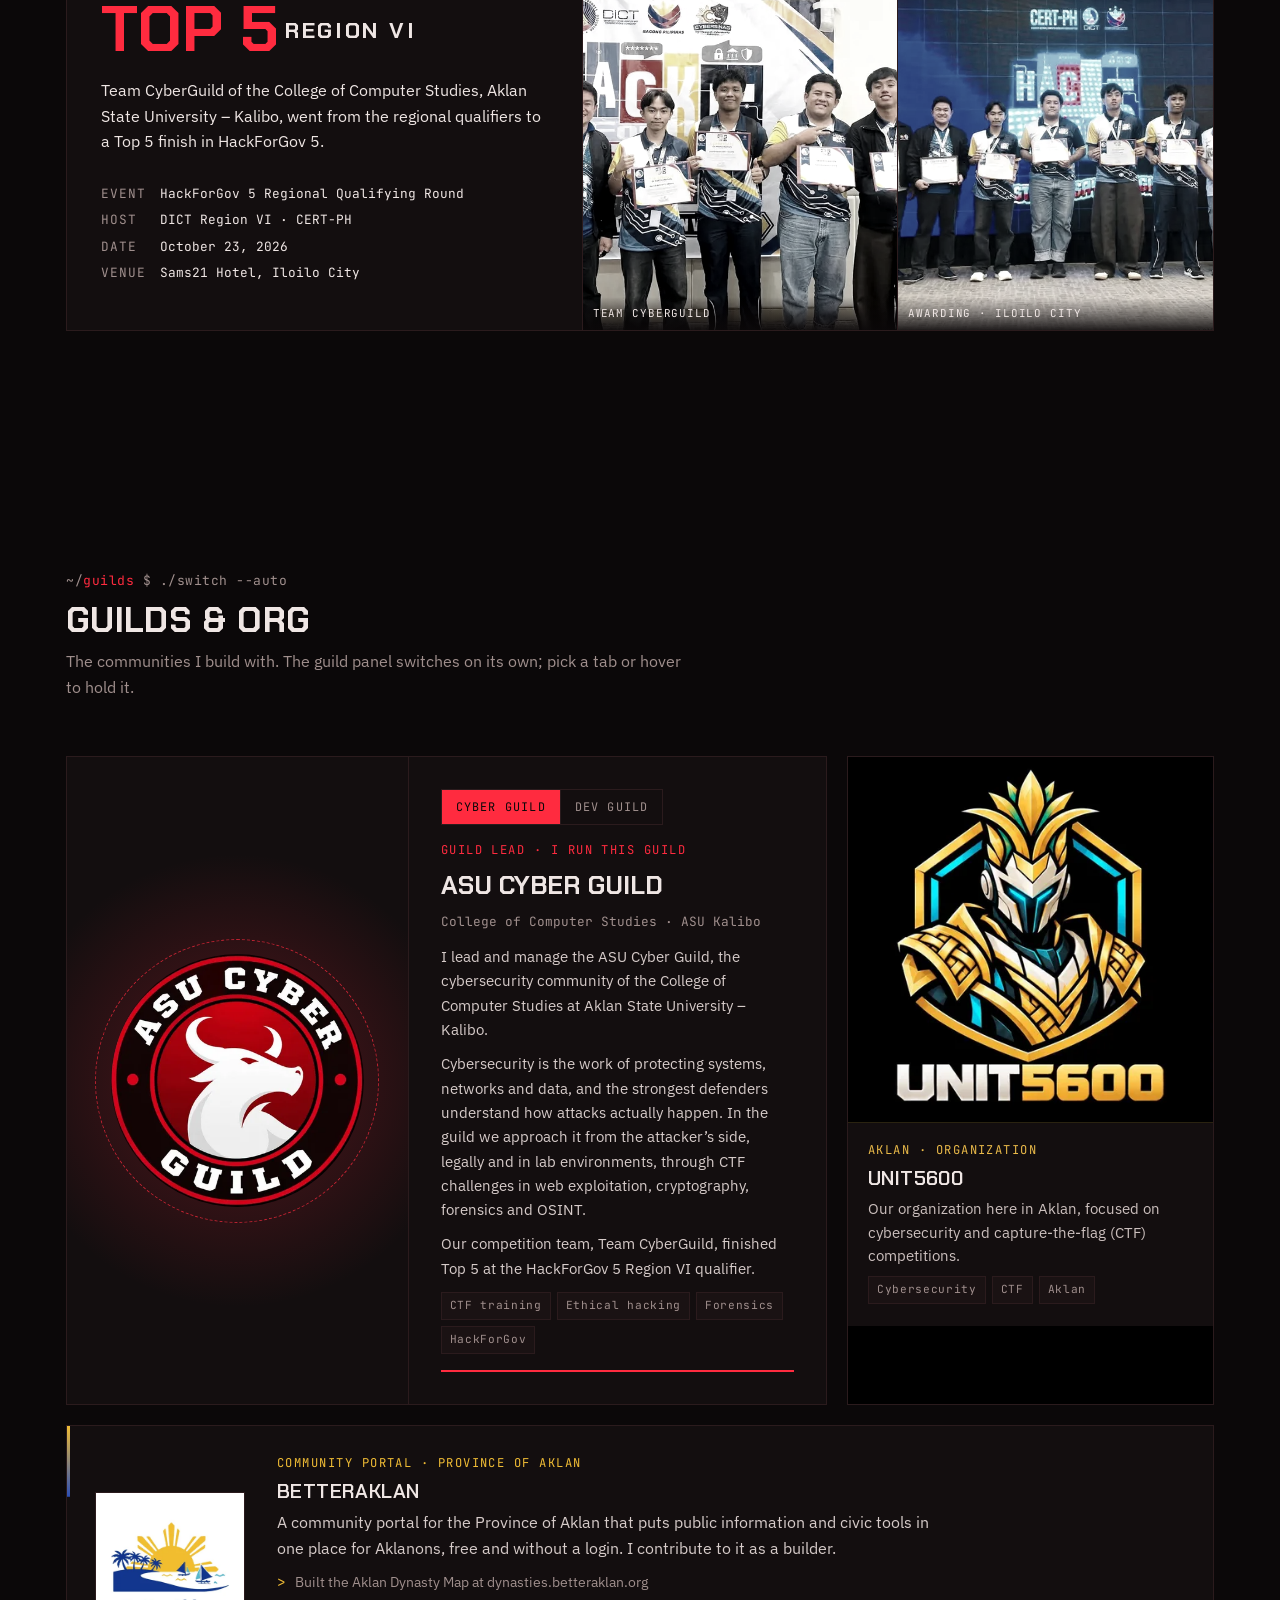
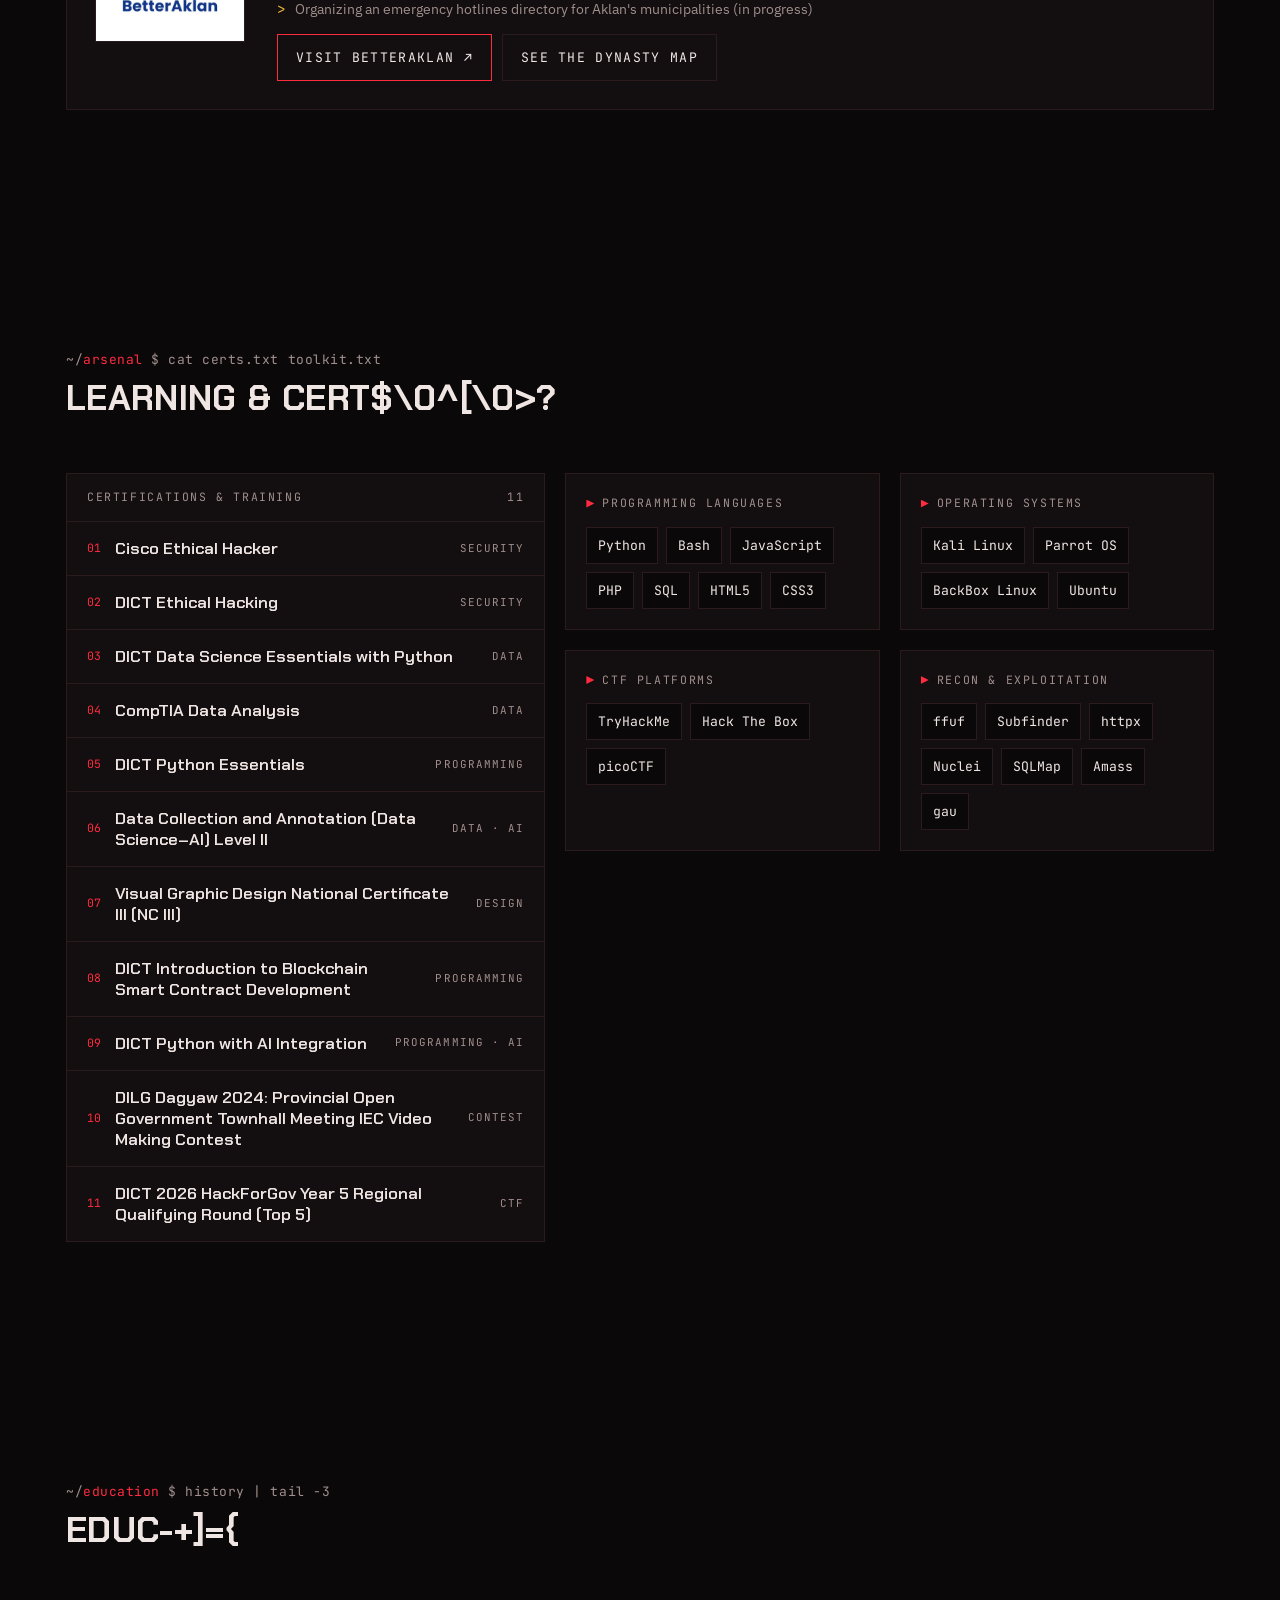
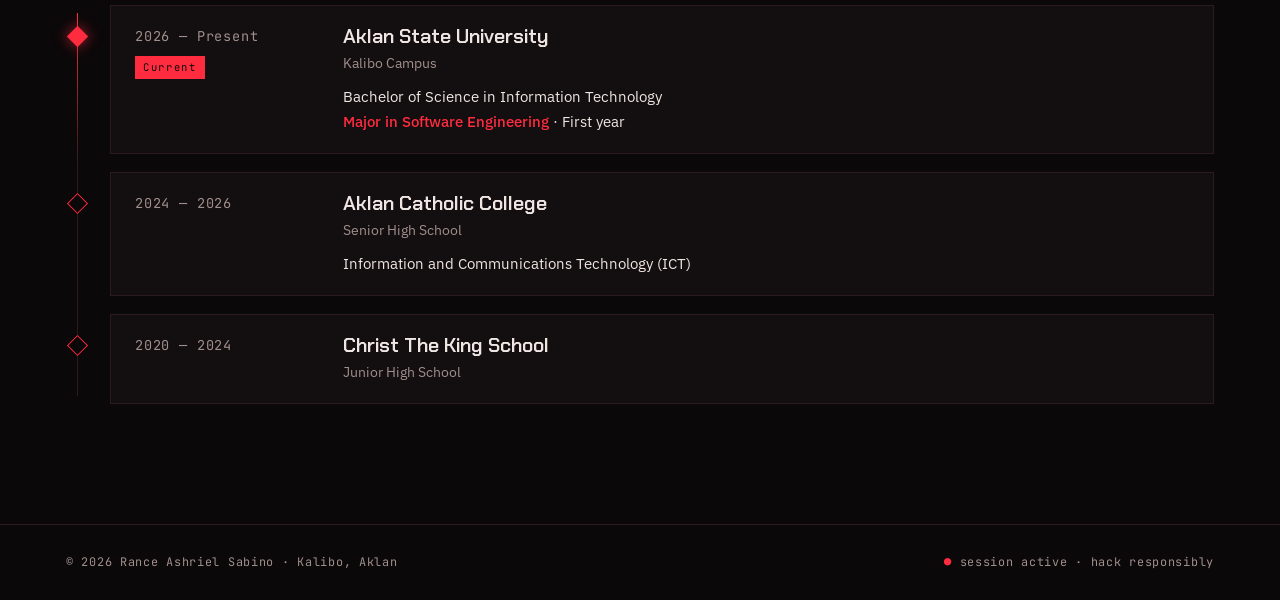
==== commit 73b5d5f5: "Add Aklan Dynasty Map project and BetterAklan org card Co-Authored-By: Claude Opus 5.5 <noreply@anth" ====
--- a/index.html
+++ b/index.html
@@ -541,6 +541,38 @@
 .proj-count{font-family:var(--f-mono);font-size:var(--step--1);color:var(--muted)}
 .proj-count b{color:var(--red);font-weight:500}
 
+/* Dynasty Map card */
+.feature .thumb.light{background:#e8f0fb;display:flex;align-items:center;justify-content:center;cursor:pointer}
+.feature .thumb.light img{height:auto;max-height:100%;object-fit:contain;filter:none}
+.card.feature:hover .thumb.light img{transform:scale(1.02)}
+.dstats{display:grid;grid-template-columns:repeat(4,minmax(0,1fr));gap:1px;background:var(--line);border:1px solid var(--line)}
+.dstats div{background:var(--bg);padding:10px 12px;display:flex;flex-direction:column;gap:2px;min-width:0}
+.dstats b{font-family:var(--f-display);font-size:1.45rem;line-height:1;color:var(--fg);font-variant-numeric:tabular-nums}
+.dstats div:nth-child(2) b{color:var(--red)}
+.dstats span{font-size:.74rem;line-height:1.35;color:var(--muted)}
+.feature .fine{font-size:.8rem;color:var(--muted);border-left:2px solid var(--line);padding-left:10px}
+
+/* BetterAklan org card */
+.org-wide{margin-top:20px;display:grid;grid-template-columns:auto minmax(0,1fr);gap:clamp(18px,3vw,32px);align-items:center;border:1px solid var(--line);background-color:var(--surface);padding:clamp(18px,3vw,28px);transition:border-color .3s,transform .3s;position:relative;overflow:hidden}
+.org-wide::before{content:"";position:absolute;left:0;top:0;bottom:0;width:3px;background:linear-gradient(#f0bc35,#2c4fb5);transform:scaleY(.25);transform-origin:top;transition:transform .45s cubic-bezier(.2,.8,.2,1)}
+.org-wide:hover{border-color:rgba(240,188,53,.55)}
+.org-wide:hover::before{transform:scaleY(1)}
+.org-logo{width:clamp(110px,14vw,150px);aspect-ratio:1;max-width:100%;background:#fff;padding:6px;border:1px solid var(--line)}
+.org-logo img{width:100%;height:100%;object-fit:contain;transition:transform .5s cubic-bezier(.2,.8,.2,1)}
+.org-wide:hover .org-logo img{transform:scale(1.06) rotate(-2deg)}
+.org-copy{display:flex;flex-direction:column;gap:8px;min-width:0}
+.org-copy .g-role{color:#f0bc35}
+.org-copy h3{text-transform:uppercase;letter-spacing:.02em}
+.org-copy p{color:#d6cbc9;max-width:68ch}
+.org-copy ul{margin:0;padding:0;list-style:none;display:flex;flex-direction:column;gap:4px;font-size:.9rem;color:var(--muted)}
+.org-copy li{padding-left:18px;position:relative}
+.org-copy li::before{content:">";position:absolute;left:0;color:#f0bc35;font-family:var(--f-mono)}
+.org-actions{display:flex;flex-wrap:wrap;gap:10px;margin-top:6px}
+@media (max-width:640px){
+  .dstats{grid-template-columns:repeat(2,minmax(0,1fr))}
+  .org-wide{grid-template-columns:minmax(0,1fr)}
+}
+
 </style>
 <style>[hidden]{display:none!important}:root{padding-top:env(safe-area-inset-top,0px);padding-bottom:env(safe-area-inset-bottom,0px)}</style>
 </head>
@@ -700,6 +732,22 @@
           </div>
         </article>
       </div>
+        <article class="org-wide" data-spot>
+          <div class="org-logo"><img src="assets/betteraklan.webp" alt="BetterAklan logo: a Philippine sun rising behind palm trees, a beach and two sailboats" width="360" height="360"></div>
+          <div class="org-copy">
+            <span class="g-role">Community portal · Province of Aklan</span>
+            <h3>BetterAklan</h3>
+            <p>A community portal for the Province of Aklan that puts public information and civic tools in one place for Aklanons, free and without a login. I contribute to it as a builder.</p>
+            <ul>
+              <li>Built the Aklan Dynasty Map at dynasties.betteraklan.org</li>
+              <li>Organizing an emergency hotlines directory for Aklan's municipalities (in progress)</li>
+            </ul>
+            <div class="org-actions">
+              <a class="btn" href="https://betteraklan.org" target="_blank" rel="noopener" data-scramble>Visit BetterAklan ↗</a>
+              <a class="btn ghost" href="projects.html" data-page data-scramble>See the Dynasty Map</a>
+            </div>
+          </div>
+        </article>
     </div>
   </section>
 
